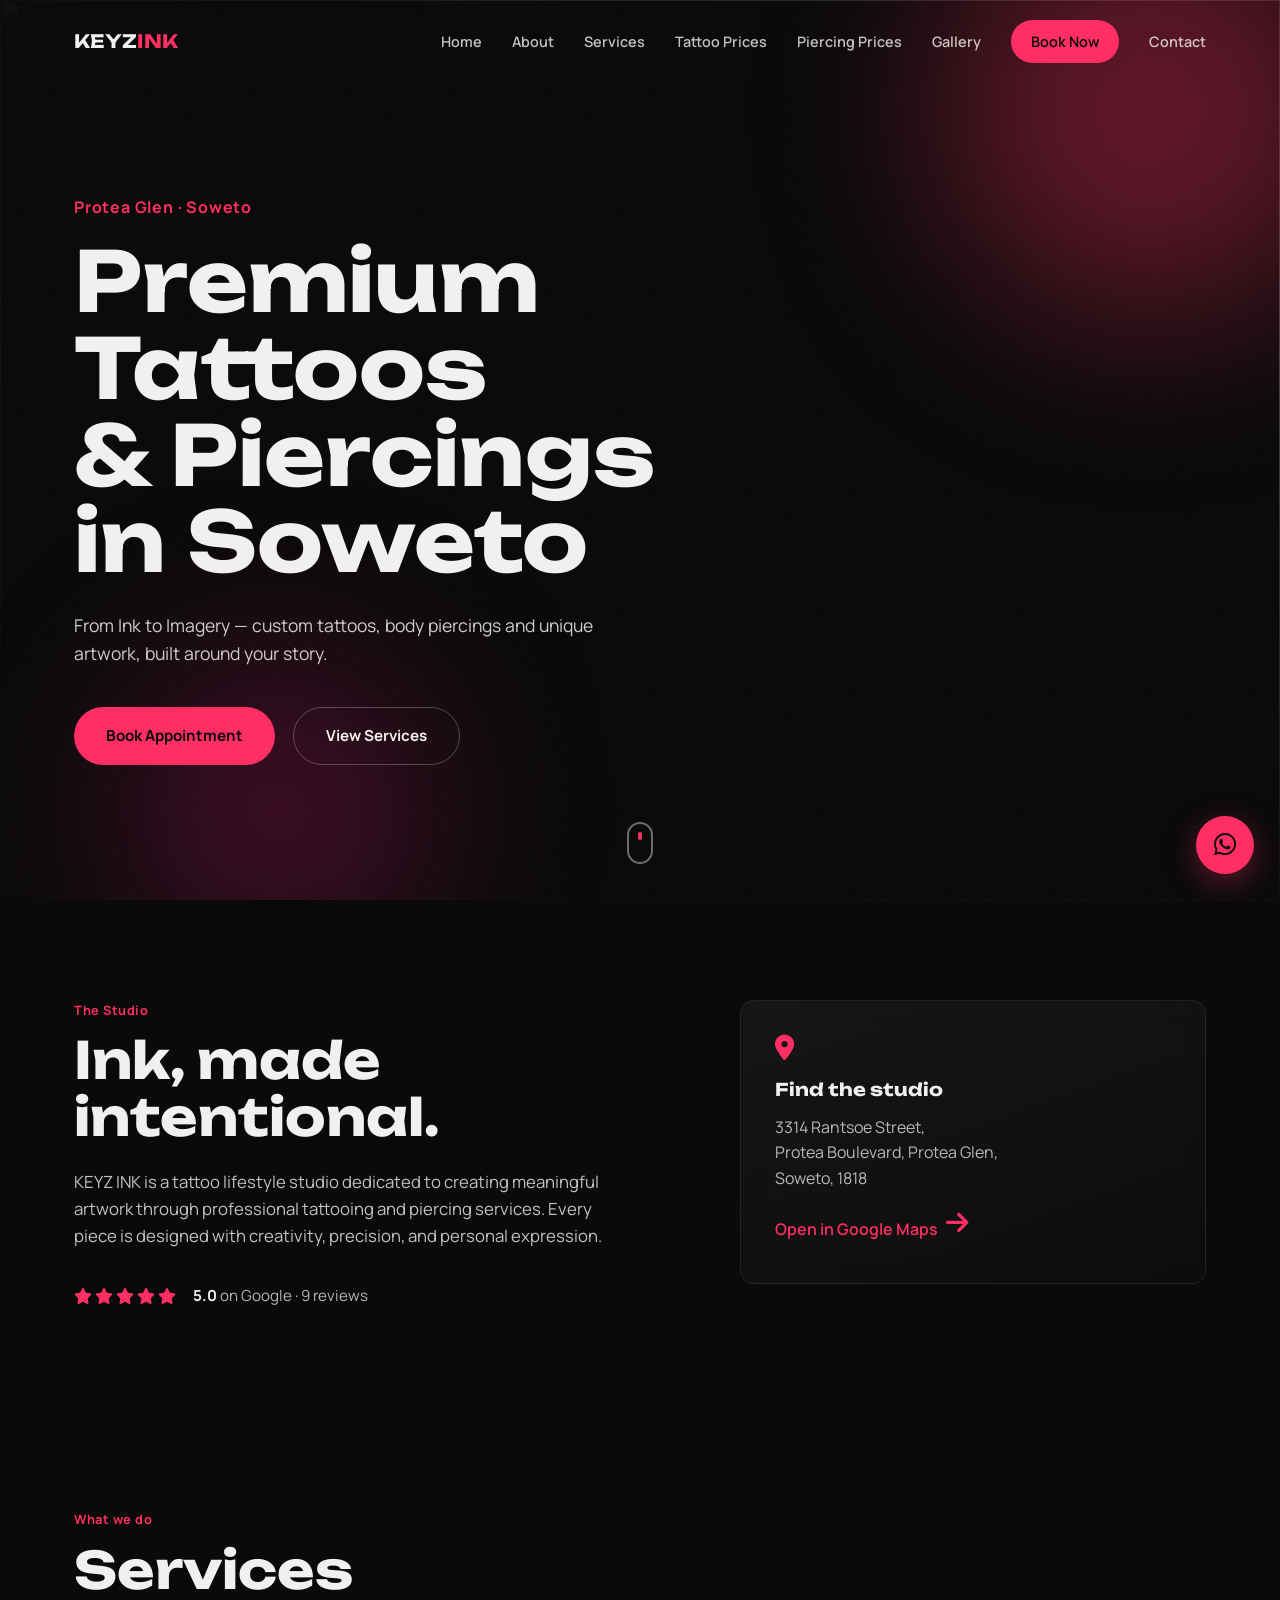
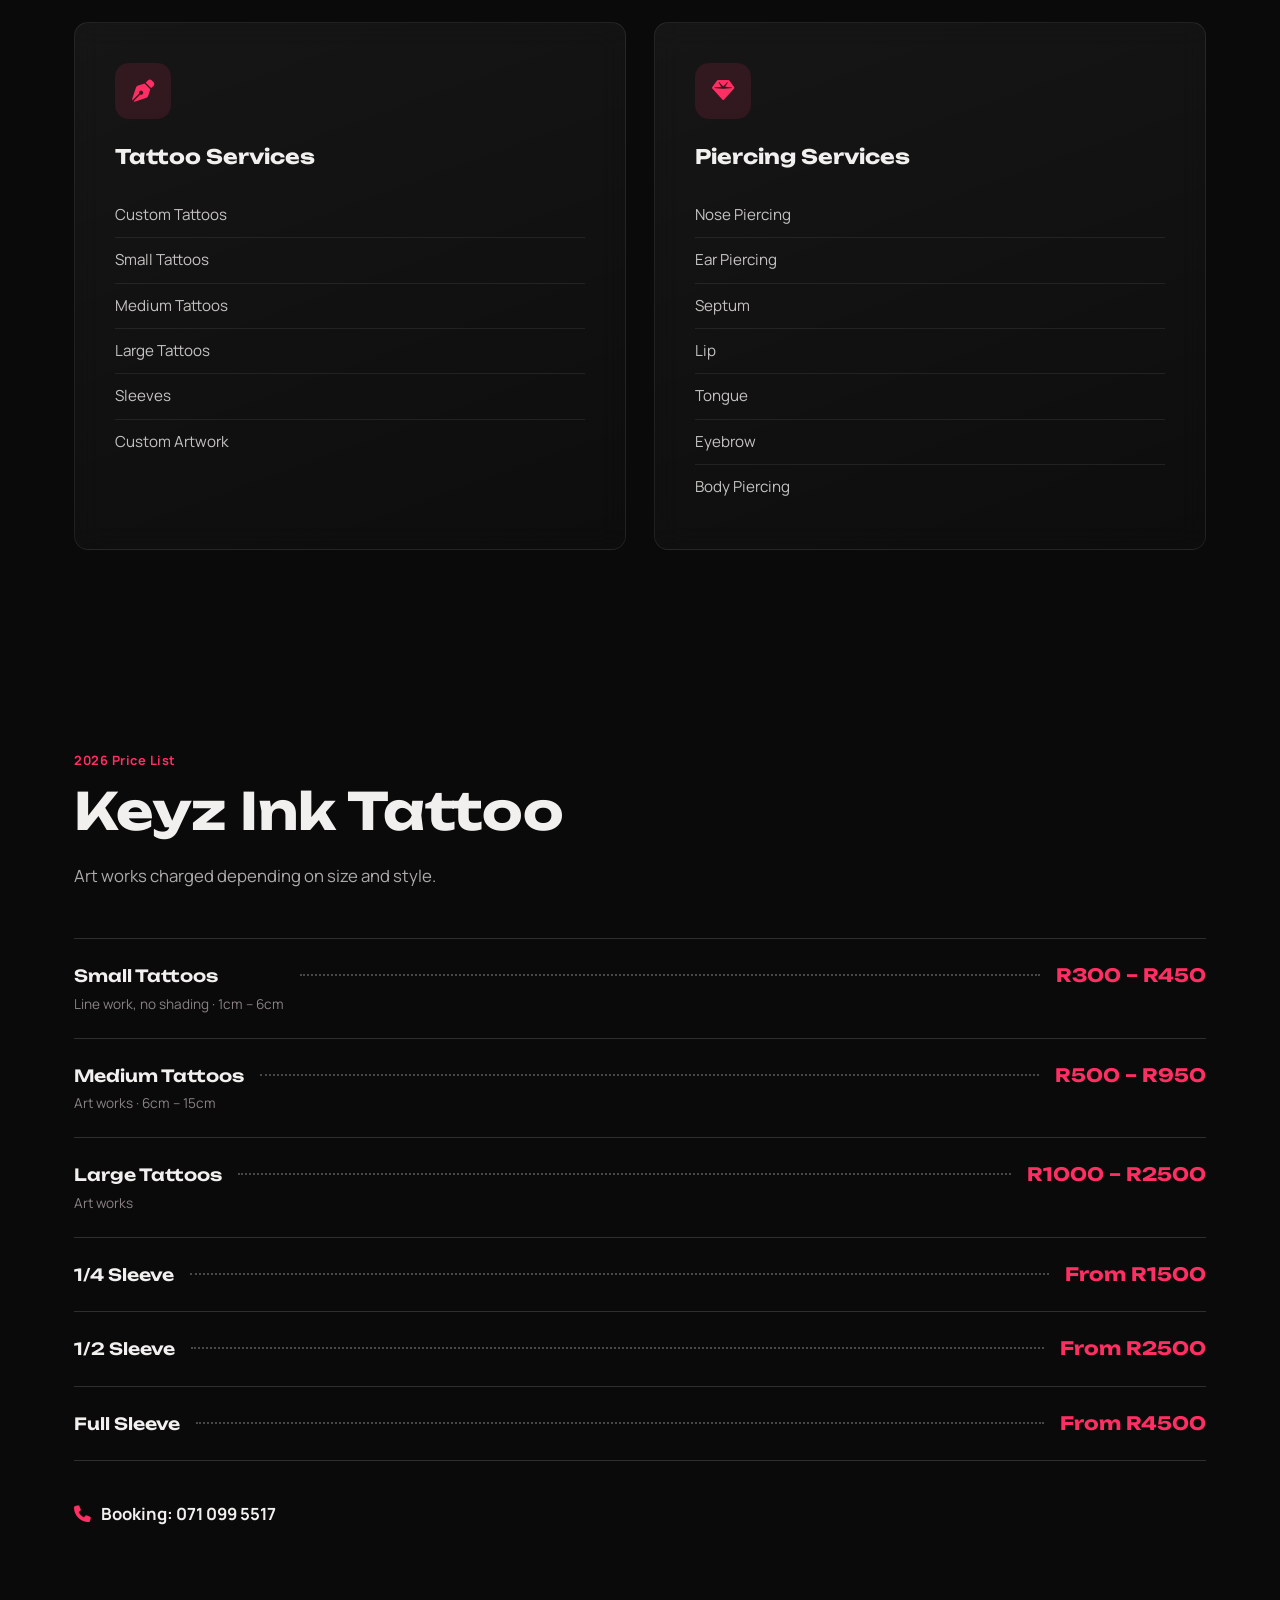
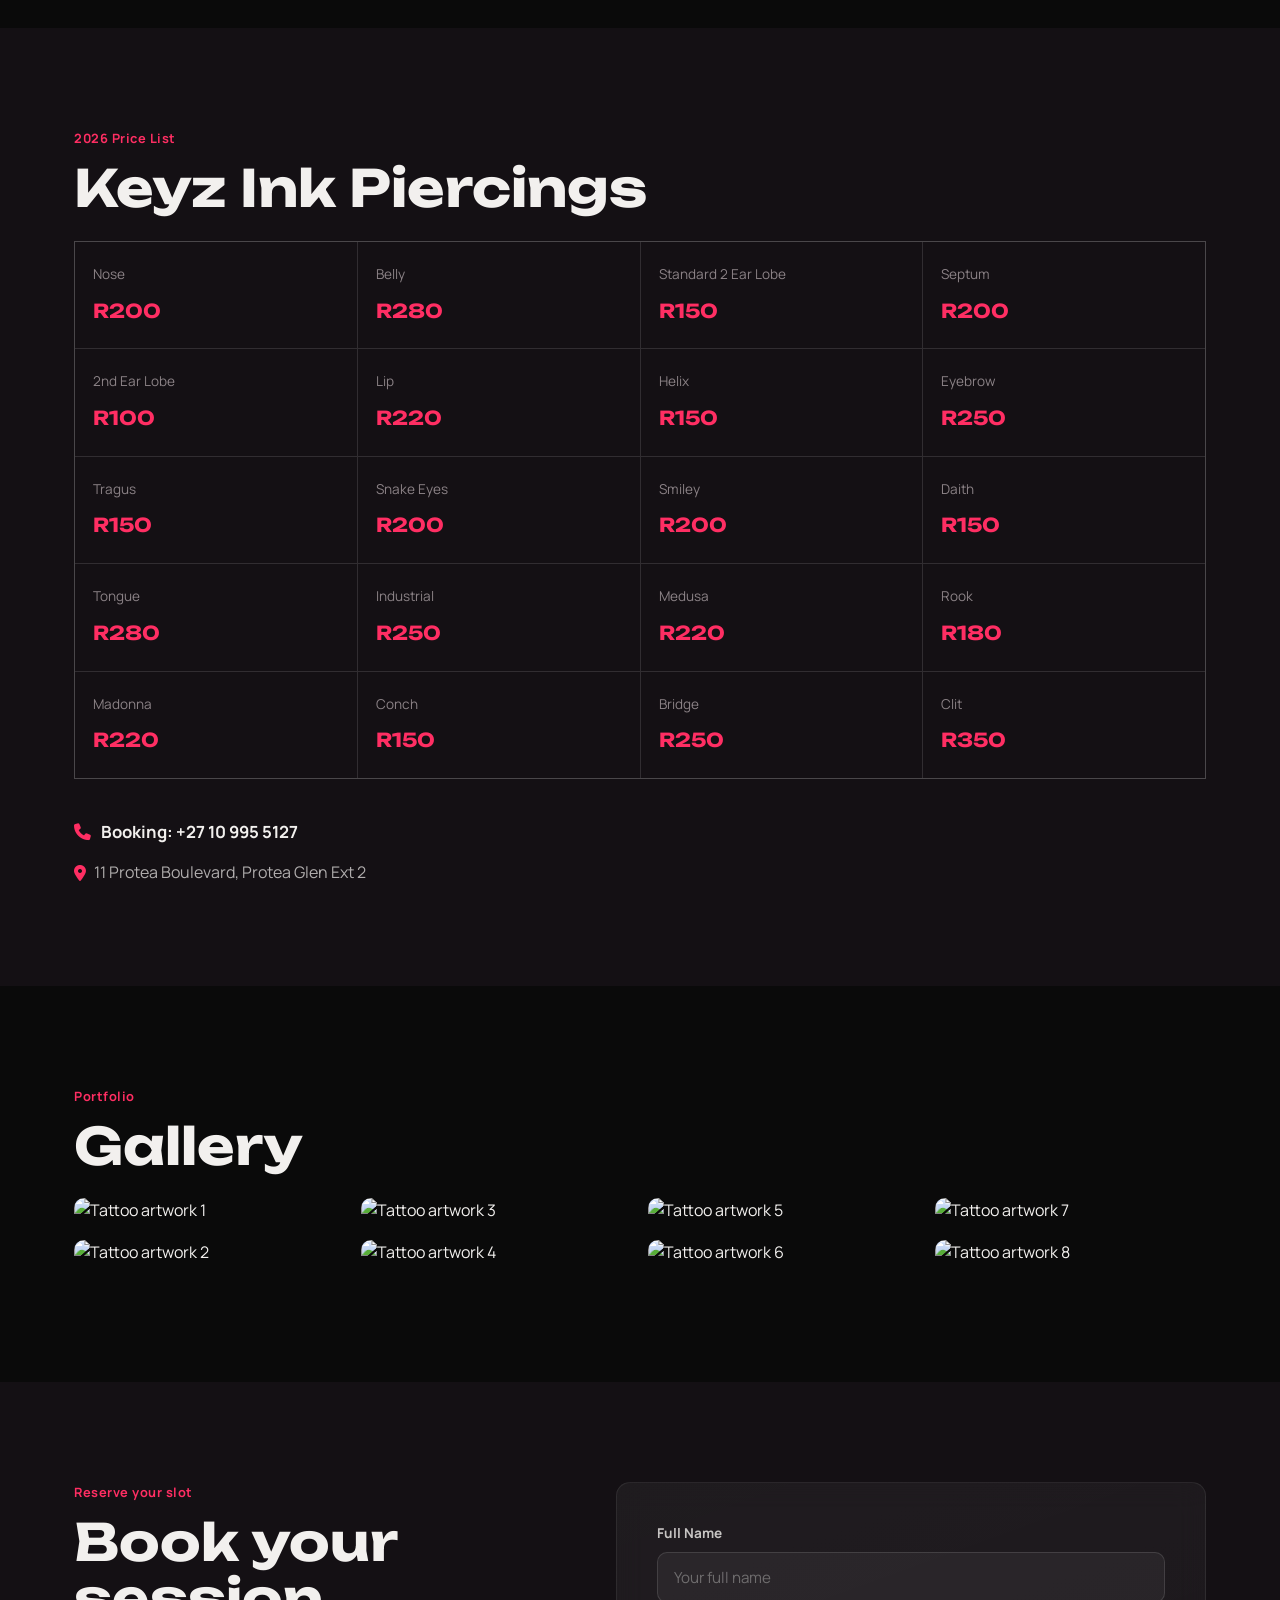
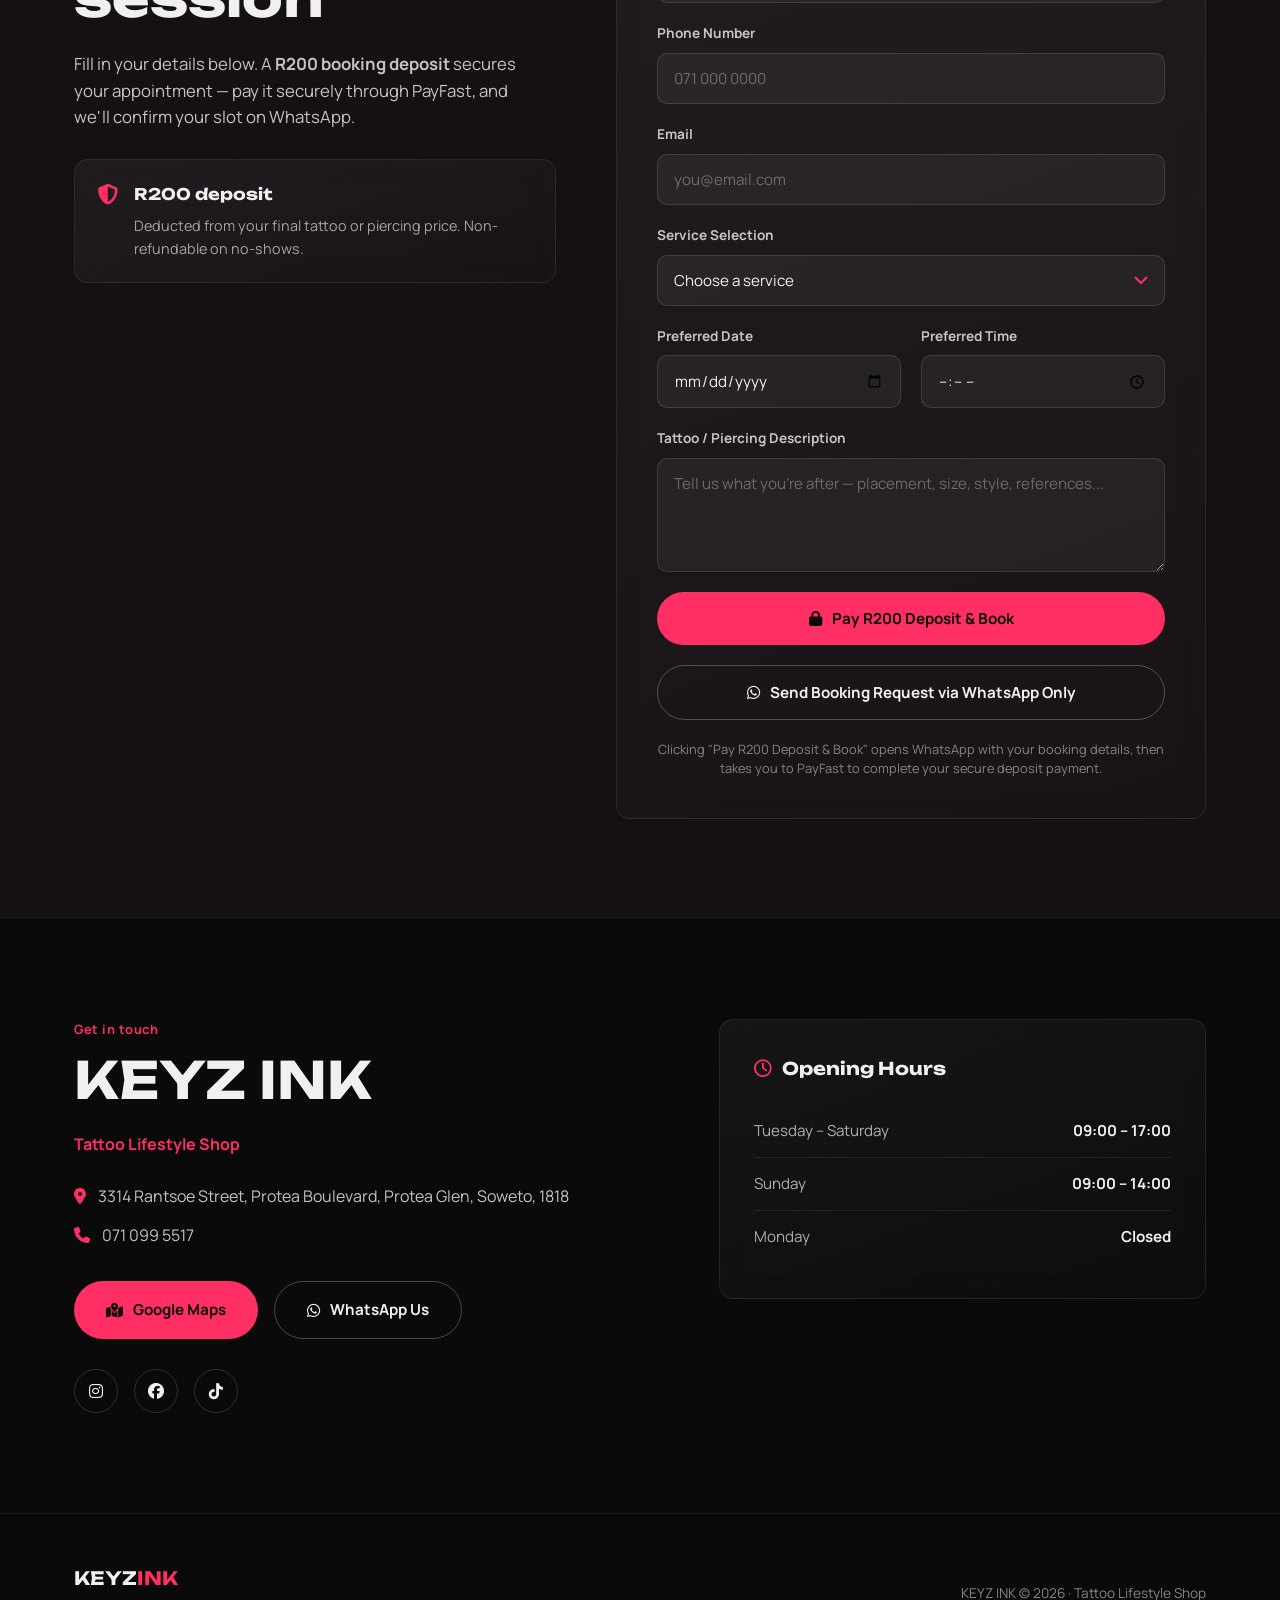
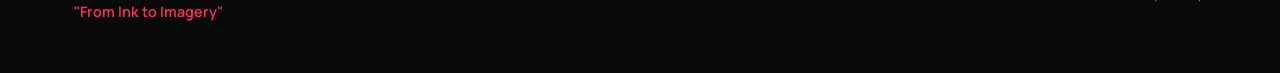
==== index.html @ 60767089 "Add initial implementation of booking system with PayFast integration and responsive design - Create" ====
<!DOCTYPE html>
<html lang="en">
<head>
<meta charset="UTF-8">
<meta name="viewport" content="width=device-width, initial-scale=1.0">
<title>KEYZ INK — Tattoo Lifestyle Shop | Soweto</title>
<meta name="description" content="Premium tattoo and piercing studio in Protea Glen, Soweto. From Ink to Imagery.">

<link rel="preconnect" href="https://fonts.googleapis.com">
<link rel="preconnect" href="https://fonts.gstatic.com" crossorigin>
<link href="https://fonts.googleapis.com/css2?family=Unbounded:wght@400;600;700;900&family=Manrope:wght@400;500;600;700;800&display=swap" rel="stylesheet">
<link rel="stylesheet" href="https://cdnjs.cloudflare.com/ajax/libs/font-awesome/6.5.1/css/all.min.css">

<link rel="stylesheet" href="style.css">
</head>
<body>

<div class="grain"></div>

<!-- HEADER -->
<header class="site-header" id="siteHeader">
  <div class="header-inner">
    <a href="#home" class="logo">KEYZ<span>INK</span></a>

    <nav class="main-nav" id="mainNav">
      <a href="#home" class="nav-link">Home</a>
      <a href="#about" class="nav-link">About</a>
      <a href="#services" class="nav-link">Services</a>
      <a href="#tattoo-prices" class="nav-link">Tattoo Prices</a>
      <a href="#piercing-prices" class="nav-link">Piercing Prices</a>
      <a href="#gallery" class="nav-link">Gallery</a>
      <a href="#booking" class="nav-link nav-cta">Book Now</a>
      <a href="#contact" class="nav-link">Contact</a>
    </nav>

    <button class="hamburger" id="hamburger" aria-label="Toggle menu" aria-expanded="false">
      <span></span><span></span><span></span>
    </button>
  </div>
</header>

<!-- HERO -->
<section class="hero" id="home">
  <div class="hero-bg">
    <img src="https://images.unsplash.com/photo-1611501275019-9b5cda994e8d?q=80&w=1800&auto=format&fit=crop" alt="" loading="eager">
    <div class="hero-overlay"></div>
  </div>

  <div class="glow glow-1"></div>
  <div class="glow glow-2"></div>

  <div class="hero-content">
    <p class="hero-eyebrow">Protea Glen · Soweto</p>
    <h1 class="hero-title">
      Premium Tattoos<br>&amp; Piercings<br>in Soweto
    </h1>
    <p class="hero-tagline">From Ink to Imagery — custom tattoos, body piercings and unique artwork, built around your story.</p>

    <div class="hero-actions">
      <a href="#booking" class="btn btn-primary">Book Appointment</a>
      <a href="#services" class="btn btn-ghost">View Services</a>
    </div>
  </div>

  <a href="#about" class="scroll-cue" aria-label="Scroll down">
    <span></span>
  </a>
</section>

<!-- ABOUT -->
<section class="about" id="about">
  <div class="section-inner about-grid">
    <div class="about-copy">
      <p class="section-kicker">The Studio</p>
      <h2 class="section-title">Ink, made intentional.</h2>
      <p class="about-text">KEYZ INK is a tattoo lifestyle studio dedicated to creating meaningful artwork through professional tattooing and piercing services. Every piece is designed with creativity, precision, and personal expression.</p>

      <div class="rating-block">
        <div class="stars" aria-label="5 out of 5 stars">
          <i class="fa-solid fa-star"></i><i class="fa-solid fa-star"></i><i class="fa-solid fa-star"></i><i class="fa-solid fa-star"></i><i class="fa-solid fa-star"></i>
        </div>
        <p><strong>5.0</strong> on Google · 9 reviews</p>
      </div>
    </div>

    <div class="about-location">
      <div class="glass-card location-card">
        <i class="fa-solid fa-location-dot"></i>
        <h3>Find the studio</h3>
        <p>3314 Rantsoe Street,<br>Protea Boulevard, Protea Glen,<br>Soweto, 1818</p>
        <a href="https://www.google.com/maps/search/?api=1&query=3314+Rantsoe+Street+Protea+Boulevard+Protea+Glen+Soweto+1818" target="_blank" rel="noopener" class="text-link">Open in Google Maps <i class="fa-solid fa-arrow-right"></i></a>
      </div>
    </div>
  </div>
</section>

<!-- SERVICES -->
<section class="services" id="services">
  <div class="section-inner">
    <p class="section-kicker">What we do</p>
    <h2 class="section-title">Services</h2>

    <div class="services-grid">
      <div class="glass-card service-card">
        <div class="service-icon"><i class="fa-solid fa-pen-nib"></i></div>
        <h3>Tattoo Services</h3>
        <ul class="service-list">
          <li>Custom Tattoos</li>
          <li>Small Tattoos</li>
          <li>Medium Tattoos</li>
          <li>Large Tattoos</li>
          <li>Sleeves</li>
          <li>Custom Artwork</li>
        </ul>
      </div>

      <div class="glass-card service-card">
        <div class="service-icon"><i class="fa-solid fa-gem"></i></div>
        <h3>Piercing Services</h3>
        <ul class="service-list">
          <li>Nose Piercing</li>
          <li>Ear Piercing</li>
          <li>Septum</li>
          <li>Lip</li>
          <li>Tongue</li>
          <li>Eyebrow</li>
          <li>Body Piercing</li>
        </ul>
      </div>
    </div>
  </div>
</section>

<!-- TATTOO PRICES -->
<section class="pricing" id="tattoo-prices">
  <div class="section-inner">
    <p class="section-kicker">2026 Price List</p>
    <h2 class="section-title">Keyz Ink Tattoo</h2>
    <p class="pricing-subtitle">Art works charged depending on size and style.</p>

    <div class="flash-sheet">
      <div class="flash-row">
        <div class="flash-name">
          <span class="flash-title">Small Tattoos</span>
          <span class="flash-detail">Line work, no shading · 1cm – 6cm</span>
        </div>
        <div class="flash-leader"></div>
        <div class="flash-price">R300 – R450</div>
      </div>

      <div class="flash-row">
        <div class="flash-name">
          <span class="flash-title">Medium Tattoos</span>
          <span class="flash-detail">Art works · 6cm – 15cm</span>
        </div>
        <div class="flash-leader"></div>
        <div class="flash-price">R500 – R950</div>
      </div>

      <div class="flash-row">
        <div class="flash-name">
          <span class="flash-title">Large Tattoos</span>
          <span class="flash-detail">Art works</span>
        </div>
        <div class="flash-leader"></div>
        <div class="flash-price">R1000 – R2500</div>
      </div>

      <div class="flash-row">
        <div class="flash-name">
          <span class="flash-title">1/4 Sleeve</span>
        </div>
        <div class="flash-leader"></div>
        <div class="flash-price">From R1500</div>
      </div>

      <div class="flash-row">
        <div class="flash-name">
          <span class="flash-title">1/2 Sleeve</span>
        </div>
        <div class="flash-leader"></div>
        <div class="flash-price">From R2500</div>
      </div>

      <div class="flash-row">
        <div class="flash-name">
          <span class="flash-title">Full Sleeve</span>
        </div>
        <div class="flash-leader"></div>
        <div class="flash-price">From R4500</div>
      </div>
    </div>

    <a href="tel:0710995517" class="booking-line"><i class="fa-solid fa-phone"></i> Booking: 071 099 5517</a>
  </div>
</section>

<!-- PIERCING PRICES -->
<section class="pricing pricing-alt" id="piercing-prices">
  <div class="section-inner">
    <p class="section-kicker">2026 Price List</p>
    <h2 class="section-title">Keyz Ink Piercings</h2>

    <div class="piercing-grid">
      <div class="piercing-item"><span>Nose</span><b>R200</b></div>
      <div class="piercing-item"><span>Belly</span><b>R280</b></div>
      <div class="piercing-item"><span>Standard 2 Ear Lobe</span><b>R150</b></div>
      <div class="piercing-item"><span>Septum</span><b>R200</b></div>
      <div class="piercing-item"><span>2nd Ear Lobe</span><b>R100</b></div>
      <div class="piercing-item"><span>Lip</span><b>R220</b></div>
      <div class="piercing-item"><span>Helix</span><b>R150</b></div>
      <div class="piercing-item"><span>Eyebrow</span><b>R250</b></div>
      <div class="piercing-item"><span>Tragus</span><b>R150</b></div>
      <div class="piercing-item"><span>Snake Eyes</span><b>R200</b></div>
      <div class="piercing-item"><span>Smiley</span><b>R200</b></div>
      <div class="piercing-item"><span>Daith</span><b>R150</b></div>
      <div class="piercing-item"><span>Tongue</span><b>R280</b></div>
      <div class="piercing-item"><span>Industrial</span><b>R250</b></div>
      <div class="piercing-item"><span>Medusa</span><b>R220</b></div>
      <div class="piercing-item"><span>Rook</span><b>R180</b></div>
      <div class="piercing-item"><span>Madonna</span><b>R220</b></div>
      <div class="piercing-item"><span>Conch</span><b>R150</b></div>
      <div class="piercing-item"><span>Bridge</span><b>R250</b></div>
      <div class="piercing-item"><span>Clit</span><b>R350</b></div>
    </div>

    <a href="tel:+27109955127" class="booking-line"><i class="fa-solid fa-phone"></i> Booking: +27 10 995 5127</a>
    <p class="piercing-location"><i class="fa-solid fa-location-dot"></i> 11 Protea Boulevard, Protea Glen Ext 2</p>
  </div>
</section>

<!-- GALLERY -->
<section class="gallery" id="gallery">
  <div class="section-inner">
    <p class="section-kicker">Portfolio</p>
    <h2 class="section-title">Gallery</h2>

    <div class="masonry" id="masonry">
      <!-- populated by script.js -->
    </div>
  </div>
</section>

<div class="lightbox" id="lightbox">
  <button class="lightbox-close" id="lightboxClose" aria-label="Close"><i class="fa-solid fa-xmark"></i></button>
  <button class="lightbox-nav lightbox-prev" id="lightboxPrev" aria-label="Previous"><i class="fa-solid fa-chevron-left"></i></button>
  <img src="" alt="" id="lightboxImg">
  <button class="lightbox-nav lightbox-next" id="lightboxNext" aria-label="Next"><i class="fa-solid fa-chevron-right"></i></button>
</div>

<!-- BOOKING -->
<section class="booking" id="booking">
  <div class="section-inner booking-grid">
    <div class="booking-intro">
      <p class="section-kicker">Reserve your slot</p>
      <h2 class="section-title">Book your session</h2>
      <p class="booking-text">Fill in your details below. A <strong>R200 booking deposit</strong> secures your appointment — pay it securely through PayFast, and we'll confirm your slot on WhatsApp.</p>

      <div class="glass-card deposit-note">
        <i class="fa-solid fa-shield-halved"></i>
        <div>
          <h4>R200 deposit</h4>
          <p>Deducted from your final tattoo or piercing price. Non-refundable on no-shows.</p>
        </div>
      </div>
    </div>

    <form class="glass-card booking-form" id="bookingForm">
      <div class="form-row">
        <label for="fullName">Full Name</label>
        <input type="text" id="fullName" name="fullName" placeholder="Your full name" required>
      </div>

      <div class="form-row">
        <label for="phone">Phone Number</label>
        <input type="tel" id="phone" name="phone" placeholder="071 000 0000" required>
      </div>

      <div class="form-row">
        <label for="email">Email</label>
        <input type="email" id="email" name="email" placeholder="you@email.com" required>
      </div>

      <div class="form-row">
        <label for="serviceType">Service Selection</label>
        <select id="serviceType" name="serviceType" required>
          <option value="" disabled selected>Choose a service</option>
          <option value="Tattoo">Tattoo</option>
          <option value="Piercing">Piercing</option>
          <option value="Consultation">Consultation</option>
        </select>
      </div>

      <div class="form-row form-row-split">
        <div>
          <label for="date">Preferred Date</label>
          <input type="date" id="date" name="date" required>
        </div>
        <div>
          <label for="time">Preferred Time</label>
          <input type="time" id="time" name="time" required>
        </div>
      </div>

      <div class="form-row">
        <label for="description">Tattoo / Piercing Description</label>
        <textarea id="description" name="description" rows="4" placeholder="Tell us what you're after — placement, size, style, references..." required></textarea>
      </div>

      <button type="submit" class="btn btn-primary btn-block" id="submitBtn">
        <i class="fa-solid fa-lock"></i> Pay R200 Deposit &amp; Book
      </button>

      <button type="button" class="btn btn-ghost btn-block" id="whatsappOnlyBtn">
        <i class="fa-brands fa-whatsapp"></i> Send Booking Request via WhatsApp Only
      </button>

      <p class="form-note">Clicking "Pay R200 Deposit &amp; Book" opens WhatsApp with your booking details, then takes you to PayFast to complete your secure deposit payment.</p>
    </form>
  </div>
</section>

<!-- CONTACT -->
<section class="contact" id="contact">
  <div class="section-inner contact-grid">
    <div>
      <p class="section-kicker">Get in touch</p>
      <h2 class="section-title">KEYZ INK</h2>
      <p class="contact-sub">Tattoo Lifestyle Shop</p>

      <ul class="contact-list">
        <li><i class="fa-solid fa-location-dot"></i> 3314 Rantsoe Street, Protea Boulevard, Protea Glen, Soweto, 1818</li>
        <li><i class="fa-solid fa-phone"></i> 071 099 5517</li>
      </ul>

      <div class="contact-actions">
        <a href="https://www.google.com/maps/search/?api=1&query=3314+Rantsoe+Street+Protea+Boulevard+Protea+Glen+Soweto+1818" target="_blank" rel="noopener" class="btn btn-primary"><i class="fa-solid fa-map-location-dot"></i> Google Maps</a>
        <a href="https://wa.me/27710995517" target="_blank" rel="noopener" class="btn btn-ghost"><i class="fa-brands fa-whatsapp"></i> WhatsApp Us</a>
      </div>

      <div class="socials">
        <a href="#" aria-label="Instagram"><i class="fa-brands fa-instagram"></i></a>
        <a href="#" aria-label="Facebook"><i class="fa-brands fa-facebook"></i></a>
        <a href="#" aria-label="TikTok"><i class="fa-brands fa-tiktok"></i></a>
      </div>
    </div>

    <div class="glass-card hours-card">
      <h3><i class="fa-regular fa-clock"></i> Opening Hours</h3>
      <div class="hours-row"><span>Tuesday – Saturday</span><b>09:00 – 17:00</b></div>
      <div class="hours-row"><span>Sunday</span><b>09:00 – 14:00</b></div>
      <div class="hours-row"><span>Monday</span><b>Closed</b></div>
    </div>
  </div>
</section>

<!-- FOOTER -->
<footer class="site-footer">
  <div class="section-inner footer-inner">
    <div class="footer-brand">
      <p class="logo">KEYZ<span>INK</span></p>
      <p class="footer-tagline">"From Ink to Imagery"</p>
    </div>
    <p class="footer-copy">KEYZ INK © 2026 · Tattoo Lifestyle Shop</p>
  </div>
</footer>

<a href="https://wa.me/27710995517" class="whatsapp-float" target="_blank" rel="noopener" aria-label="Chat on WhatsApp">
  <i class="fa-brands fa-whatsapp"></i>
</a>

<script src="script.js"></script>
</body>
</html>
---- style.css ----
/* ============================================
   KEYZ INK — Tattoo Lifestyle Shop
   ============================================ */

:root {
  --black: #0A0A0A;
  --black-card: #141014;
  --black-card-2: #1B141A;
  --white: #F2F0EE;
  --grey: #4A4448;
  --grey-light: #8B8286;
  --pink: #FF2E63;
  --pink-deep: #C9186B;
  --pink-glow: rgba(255, 46, 99, 0.35);

  --font-display: 'Unbounded', sans-serif;
  --font-body: 'Manrope', sans-serif;

  --container: 1180px;
  --radius: 14px;
}

* { margin: 0; padding: 0; box-sizing: border-box; }

html { scroll-behavior: smooth; }

body {
  background: var(--black);
  color: var(--white);
  font-family: var(--font-body);
  line-height: 1.6;
  overflow-x: hidden;
}

img { max-width: 100%; display: block; }

a { color: inherit; text-decoration: none; }

ul { list-style: none; }

button { font-family: inherit; cursor: pointer; border: none; background: none; }

::selection { background: var(--pink); color: var(--black); }

@media (prefers-reduced-motion: reduce) {
  *, *::before, *::after {
    animation-duration: 0.001ms !important;
    transition-duration: 0.001ms !important;
    scroll-behavior: auto !important;
  }
}

/* Focus visibility */
a:focus-visible, button:focus-visible, input:focus-visible, select:focus-visible, textarea:focus-visible {
  outline: 2px solid var(--pink);
  outline-offset: 3px;
}

/* Film grain overlay for texture */
.grain {
  position: fixed;
  inset: 0;
  pointer-events: none;
  z-index: 999;
  opacity: 0.035;
  background-image: url("data:image/svg+xml,%3Csvg xmlns='http://www.w3.org/2000/svg' width='100' height='100'%3E%3Cfilter id='n'%3E%3CfeTurbulence type='fractalNoise' baseFrequency='0.9' numOctaves='2' stitchTiles='stitch'/%3E%3C/filter%3E%3Crect width='100%25' height='100%25' filter='url(%23n)'/%3E%3C/svg%3E");
  mix-blend-mode: overlay;
}

.section-inner {
  max-width: var(--container);
  margin: 0 auto;
  padding: 100px 24px;
}

.section-kicker {
  font-family: var(--font-body);
  font-weight: 700;
  font-size: 0.8rem;
  letter-spacing: 0.04em;
  color: var(--pink);
  margin-bottom: 12px;
}

.section-title {
  font-family: var(--font-display);
  font-weight: 700;
  font-size: clamp(2rem, 5vw, 3.2rem);
  line-height: 1.1;
  margin-bottom: 24px;
}

.glass-card {
  background: linear-gradient(160deg, rgba(255,255,255,0.05), rgba(255,255,255,0.015));
  border: 1px solid rgba(255,255,255,0.08);
  border-radius: var(--radius);
  backdrop-filter: blur(14px);
  -webkit-backdrop-filter: blur(14px);
}

.text-link {
  color: var(--pink);
  font-weight: 600;
  display: inline-flex;
  align-items: center;
  gap: 8px;
  transition: gap 0.25s ease;
}
.text-link:hover { gap: 14px; }

/* ===== Buttons ===== */
.btn {
  display: inline-flex;
  align-items: center;
  justify-content: center;
  gap: 10px;
  padding: 16px 32px;
  border-radius: 999px;
  font-family: var(--font-body);
  font-weight: 700;
  font-size: 0.95rem;
  transition: transform 0.25s ease, box-shadow 0.25s ease, background 0.25s ease, border-color 0.25s ease;
}

.btn-primary {
  background: var(--pink);
  color: var(--black);
  box-shadow: 0 0 0 rgba(255,46,99,0);
}
.btn-primary:hover {
  background: #ff4577;
  box-shadow: 0 10px 40px var(--pink-glow);
  transform: translateY(-2px);
}

.btn-ghost {
  background: transparent;
  color: var(--white);
  border: 1.5px solid rgba(255,255,255,0.25);
}
.btn-ghost:hover {
  border-color: var(--pink);
  color: var(--pink);
  transform: translateY(-2px);
}

.btn-block { width: 100%; }

/* ===== Header ===== */
.site-header {
  position: fixed;
  top: 0; left: 0; right: 0;
  z-index: 100;
  background: transparent;
  transition: background 0.35s ease, border-color 0.35s ease, padding 0.35s ease;
  border-bottom: 1px solid transparent;
}
.site-header.scrolled {
  background: rgba(10, 10, 10, 0.85);
  backdrop-filter: blur(12px);
  border-bottom-color: rgba(255,255,255,0.08);
}

.header-inner {
  max-width: var(--container);
  margin: 0 auto;
  padding: 20px 24px;
  display: flex;
  align-items: center;
  justify-content: space-between;
}

.logo {
  font-family: var(--font-display);
  font-weight: 700;
  font-size: 1.15rem;
  letter-spacing: 0.02em;
  color: var(--white);
}
.logo span { color: var(--pink); }

.main-nav {
  display: flex;
  align-items: center;
  gap: 30px;
}

.nav-link {
  font-size: 0.9rem;
  font-weight: 600;
  color: var(--white);
  opacity: 0.8;
  position: relative;
  transition: opacity 0.2s ease;
}
.nav-link:hover { opacity: 1; color: var(--pink); }

.nav-cta {
  background: var(--pink);
  color: var(--black) !important;
  padding: 10px 20px;
  border-radius: 999px;
  opacity: 1;
}
.nav-cta:hover { background: #ff4577; color: var(--black) !important; }

.hamburger {
  display: none;
  flex-direction: column;
  gap: 5px;
  width: 30px;
  z-index: 101;
}
.hamburger span {
  height: 2px;
  width: 100%;
  background: var(--white);
  transition: transform 0.3s ease, opacity 0.3s ease;
}
.hamburger.open span:nth-child(1) { transform: translateY(7px) rotate(45deg); }
.hamburger.open span:nth-child(2) { opacity: 0; }
.hamburger.open span:nth-child(3) { transform: translateY(-7px) rotate(-45deg); }

/* ===== Hero ===== */
.hero {
  position: relative;
  min-height: 100svh;
  display: flex;
  align-items: center;
  overflow: hidden;
}

.hero-bg {
  position: absolute;
  inset: 0;
  z-index: 0;
}
.hero-bg img {
  width: 100%;
  height: 100%;
  object-fit: cover;
  filter: grayscale(0.3) contrast(1.1);
}
.hero-overlay {
  position: absolute;
  inset: 0;
  background:
    linear-gradient(180deg, rgba(10,10,10,0.75) 0%, rgba(10,10,10,0.55) 40%, rgba(10,10,10,0.95) 100%),
    linear-gradient(90deg, rgba(10,10,10,0.9) 0%, rgba(10,10,10,0.35) 65%);
}

.glow {
  position: absolute;
  border-radius: 50%;
  filter: blur(90px);
  z-index: 1;
  pointer-events: none;
}
.glow-1 {
  width: 420px; height: 420px;
  background: var(--pink-glow);
  top: -100px; right: -80px;
  animation: float1 9s ease-in-out infinite;
}
.glow-2 {
  width: 300px; height: 300px;
  background: rgba(201, 24, 107, 0.3);
  bottom: -60px; left: 10%;
  animation: float2 11s ease-in-out infinite;
}
@keyframes float1 {
  0%, 100% { transform: translate(0,0); }
  50% { transform: translate(-30px, 30px); }
}
@keyframes float2 {
  0%, 100% { transform: translate(0,0); }
  50% { transform: translate(25px, -20px); }
}

.hero-content {
  position: relative;
  z-index: 2;
  max-width: var(--container);
  margin: 0 auto;
  width: 100%;
  padding: 140px 24px 80px;
}

.hero-eyebrow {
  font-weight: 700;
  letter-spacing: 0.05em;
  color: var(--pink);
  margin-bottom: 18px;
  opacity: 0;
  animation: fadeUp 0.7s ease forwards 0.1s;
}

.hero-title {
  font-family: var(--font-display);
  font-weight: 700;
  font-size: clamp(2.6rem, 7vw, 5.2rem);
  line-height: 1.04;
  max-width: 780px;
  opacity: 0;
  animation: fadeUp 0.8s ease forwards 0.25s;
}

.hero-tagline {
  margin-top: 26px;
  font-size: 1.1rem;
  color: rgba(242,240,238,0.85);
  max-width: 520px;
  opacity: 0;
  animation: fadeUp 0.8s ease forwards 0.4s;
}

.hero-actions {
  margin-top: 40px;
  display: flex;
  gap: 18px;
  flex-wrap: wrap;
  opacity: 0;
  animation: fadeUp 0.8s ease forwards 0.55s;
}

@keyframes fadeUp {
  from { opacity: 0; transform: translateY(22px); }
  to { opacity: 1; transform: translateY(0); }
}

.scroll-cue {
  position: absolute;
  bottom: 36px;
  left: 50%;
  transform: translateX(-50%);
  z-index: 2;
  width: 26px;
  height: 42px;
  border: 2px solid rgba(255,255,255,0.4);
  border-radius: 999px;
}
.scroll-cue span {
  position: absolute;
  top: 8px; left: 50%;
  transform: translateX(-50%);
  width: 4px; height: 8px;
  border-radius: 2px;
  background: var(--pink);
  animation: scrollDot 1.8s ease infinite;
}
@keyframes scrollDot {
  0% { top: 8px; opacity: 1; }
  70% { top: 22px; opacity: 0; }
  100% { top: 22px; opacity: 0; }
}

/* ===== About ===== */
.about-grid {
  display: grid;
  grid-template-columns: 1.3fr 1fr;
  gap: 60px;
  align-items: start;
}

.about-text {
  font-size: 1.05rem;
  color: rgba(242,240,238,0.8);
  max-width: 56ch;
}

.rating-block {
  margin-top: 34px;
  display: flex;
  align-items: center;
  gap: 14px;
}
.stars { color: var(--pink); font-size: 1rem; letter-spacing: 3px; }
.rating-block p { color: rgba(242,240,238,0.75); font-size: 0.95rem; }
.rating-block strong { color: var(--white); }

.location-card {
  padding: 34px;
}
.location-card i {
  color: var(--pink);
  font-size: 1.6rem;
  margin-bottom: 14px;
}
.location-card h3 {
  font-family: var(--font-display);
  font-size: 1.1rem;
  margin-bottom: 12px;
}
.location-card p {
  color: rgba(242,240,238,0.75);
  margin-bottom: 18px;
}

/* ===== Services ===== */
.services-grid {
  display: grid;
  grid-template-columns: repeat(2, 1fr);
  gap: 28px;
}

.service-card {
  padding: 40px;
  transition: transform 0.3s ease, border-color 0.3s ease;
}
.service-card:hover {
  transform: translateY(-6px);
  border-color: var(--pink);
}

.service-icon {
  width: 56px; height: 56px;
  border-radius: 14px;
  background: rgba(255,46,99,0.12);
  display: flex; align-items: center; justify-content: center;
  color: var(--pink);
  font-size: 1.4rem;
  margin-bottom: 22px;
}

.service-card h3 {
  font-family: var(--font-display);
  font-size: 1.25rem;
  margin-bottom: 20px;
}

.service-list li {
  padding: 10px 0;
  border-top: 1px solid rgba(255,255,255,0.08);
  color: rgba(242,240,238,0.8);
  font-size: 0.95rem;
}
.service-list li:first-child { border-top: none; }

/* ===== Pricing (Flash sheet) ===== */
.pricing-alt { background: var(--black-card); }

.pricing-subtitle {
  color: rgba(242,240,238,0.7);
  margin-bottom: 48px;
  font-size: 1.05rem;
}

.flash-sheet {
  border-top: 1px solid rgba(255,255,255,0.15);
}

.flash-row {
  display: flex;
  align-items: baseline;
  gap: 16px;
  padding: 22px 0;
  border-bottom: 1px solid rgba(255,255,255,0.15);
}

.flash-name {
  display: flex;
  flex-direction: column;
  gap: 4px;
  white-space: nowrap;
}

.flash-title {
  font-family: var(--font-display);
  font-size: 1.05rem;
  font-weight: 600;
}

.flash-detail {
  font-size: 0.85rem;
  color: var(--grey-light);
}

.flash-leader {
  flex: 1;
  border-bottom: 2px dotted rgba(255,255,255,0.25);
  transform: translateY(-6px);
}

.flash-price {
  font-family: var(--font-display);
  font-weight: 700;
  font-size: 1.15rem;
  color: var(--pink);
  white-space: nowrap;
}

.booking-line {
  display: inline-flex;
  align-items: center;
  gap: 10px;
  margin-top: 40px;
  font-weight: 700;
  color: var(--white);
  font-size: 1.05rem;
  transition: color 0.2s ease;
}
.booking-line i { color: var(--pink); }
.booking-line:hover { color: var(--pink); }

.piercing-location {
  margin-top: 14px;
  color: rgba(242,240,238,0.7);
  display: flex;
  align-items: center;
  gap: 8px;
}
.piercing-location i { color: var(--pink); }

.piercing-grid {
  display: grid;
  grid-template-columns: repeat(4, 1fr);
  gap: 1px;
  background: rgba(255,255,255,0.12);
  border: 1px solid rgba(255,255,255,0.12);
}

.piercing-item {
  background: var(--black-card);
  padding: 22px 18px;
  display: flex;
  flex-direction: column;
  gap: 10px;
  transition: background 0.25s ease;
}
.piercing-item:hover { background: var(--black-card-2); }
.piercing-item span {
  font-size: 0.85rem;
  color: var(--grey-light);
}
.piercing-item b {
  font-family: var(--font-display);
  font-size: 1.2rem;
  color: var(--pink);
}

/* ===== Gallery ===== */
.masonry {
  columns: 4 220px;
  column-gap: 16px;
}
.masonry-item {
  break-inside: avoid;
  margin-bottom: 16px;
  position: relative;
  overflow: hidden;
  border-radius: 10px;
  cursor: pointer;
}
.masonry-item img {
  width: 100%;
  display: block;
  transition: transform 0.5s ease, filter 0.5s ease;
}
.masonry-item::after {
  content: '';
  position: absolute; inset: 0;
  background: linear-gradient(180deg, transparent 50%, rgba(0,0,0,0.75));
  opacity: 0;
  transition: opacity 0.35s ease;
}
.masonry-item:hover img { transform: scale(1.08); filter: contrast(1.05); }
.masonry-item:hover::after { opacity: 1; }
.masonry-item .zoom-hint {
  position: absolute;
  bottom: 14px; left: 14px;
  color: var(--white);
  font-size: 0.8rem;
  font-weight: 700;
  opacity: 0;
  transform: translateY(6px);
  transition: opacity 0.3s ease, transform 0.3s ease;
  z-index: 1;
}
.masonry-item:hover .zoom-hint { opacity: 1; transform: translateY(0); }

.lightbox {
  position: fixed;
  inset: 0;
  z-index: 200;
  background: rgba(10,10,10,0.96);
  display: none;
  align-items: center;
  justify-content: center;
  padding: 40px;
}
.lightbox.open { display: flex; }
.lightbox img {
  max-width: 90vw;
  max-height: 85vh;
  border-radius: 8px;
  box-shadow: 0 20px 80px rgba(255,46,99,0.15);
}
.lightbox-close, .lightbox-nav {
  position: absolute;
  color: var(--white);
  font-size: 1.4rem;
  width: 52px; height: 52px;
  border-radius: 50%;
  background: rgba(255,255,255,0.08);
  display: flex; align-items: center; justify-content: center;
  transition: background 0.2s ease, color 0.2s ease;
}
.lightbox-close:hover, .lightbox-nav:hover { background: var(--pink); color: var(--black); }
.lightbox-close { top: 30px; right: 30px; }
.lightbox-prev { left: 30px; top: 50%; transform: translateY(-50%); }
.lightbox-next { right: 30px; top: 50%; transform: translateY(-50%); }

/* ===== Booking ===== */
.booking { background: var(--black-card); }

.booking-grid {
  display: grid;
  grid-template-columns: 0.9fr 1.1fr;
  gap: 60px;
}

.booking-text {
  color: rgba(242,240,238,0.8);
  font-size: 1.05rem;
  max-width: 46ch;
  margin-bottom: 28px;
}

.deposit-note {
  padding: 22px;
  display: flex;
  gap: 16px;
  align-items: flex-start;
}
.deposit-note i { color: var(--pink); font-size: 1.3rem; margin-top: 2px; }
.deposit-note h4 { font-family: var(--font-display); font-size: 1rem; margin-bottom: 6px; }
.deposit-note p { font-size: 0.9rem; color: rgba(242,240,238,0.65); }

.booking-form {
  padding: 40px;
  display: flex;
  flex-direction: column;
  gap: 20px;
}

.form-row { display: flex; flex-direction: column; gap: 8px; }
.form-row-split {
  display: grid;
  grid-template-columns: 1fr 1fr;
  gap: 20px;
}
.form-row-split > div { display: flex; flex-direction: column; gap: 8px; }

.form-row label {
  font-size: 0.85rem;
  font-weight: 700;
  color: rgba(242,240,238,0.8);
}

.form-row input,
.form-row select,
.form-row textarea {
  background: rgba(255,255,255,0.05);
  border: 1px solid rgba(255,255,255,0.12);
  border-radius: 10px;
  padding: 14px 16px;
  color: var(--white);
  font-family: var(--font-body);
  font-size: 0.95rem;
  transition: border-color 0.2s ease, background 0.2s ease;
}
.form-row input::placeholder, .form-row textarea::placeholder { color: rgba(242,240,238,0.35); }
.form-row input:focus, .form-row select:focus, .form-row textarea:focus {
  border-color: var(--pink);
  background: rgba(255,255,255,0.07);
  outline: none;
}
.form-row select { appearance: none; background-image: url("data:image/svg+xml,%3Csvg xmlns='http://www.w3.org/2000/svg' width='14' height='9'%3E%3Cpath d='M1 1l6 6 6-6' stroke='%23FF2E63' stroke-width='2' fill='none'/%3E%3C/svg%3E"); background-repeat: no-repeat; background-position: right 16px center; }
.form-row textarea { resize: vertical; min-height: 100px; }

.form-note {
  font-size: 0.8rem;
  color: var(--grey-light);
  text-align: center;
  line-height: 1.5;
}

/* ===== Contact ===== */
.contact-grid {
  display: grid;
  grid-template-columns: 1.2fr 1fr;
  gap: 60px;
  align-items: start;
}

.contact-sub {
  color: var(--pink);
  font-weight: 700;
  margin-bottom: 26px;
}

.contact-list { display: flex; flex-direction: column; gap: 14px; margin-bottom: 32px; }
.contact-list li {
  display: flex;
  align-items: flex-start;
  gap: 12px;
  color: rgba(242,240,238,0.8);
}
.contact-list i { color: var(--pink); margin-top: 4px; }

.contact-actions { display: flex; gap: 16px; flex-wrap: wrap; margin-bottom: 30px; }

.socials { display: flex; gap: 16px; }
.socials a {
  width: 44px; height: 44px;
  border-radius: 50%;
  border: 1px solid rgba(255,255,255,0.15);
  display: flex; align-items: center; justify-content: center;
  transition: border-color 0.2s ease, color 0.2s ease, transform 0.2s ease;
}
.socials a:hover { border-color: var(--pink); color: var(--pink); transform: translateY(-3px); }

.hours-card { padding: 34px; }
.hours-card h3 {
  font-family: var(--font-display);
  font-size: 1.1rem;
  margin-bottom: 22px;
  display: flex; align-items: center; gap: 10px;
}
.hours-card i { color: var(--pink); }
.hours-row {
  display: flex;
  justify-content: space-between;
  padding: 14px 0;
  border-top: 1px solid rgba(255,255,255,0.08);
  font-size: 0.95rem;
}
.hours-row:first-of-type { border-top: none; }
.hours-row span { color: rgba(242,240,238,0.7); }

/* ===== Footer ===== */
.site-footer {
  background: var(--black);
  border-top: 1px solid rgba(255,255,255,0.08);
}
.footer-inner {
  display: flex;
  justify-content: space-between;
  align-items: center;
  flex-wrap: wrap;
  gap: 20px;
  padding: 50px 24px;
}
.footer-tagline {
  color: var(--pink);
  font-size: 0.9rem;
  font-weight: 600;
  margin-top: 6px;
}
.footer-copy {
  color: var(--grey-light);
  font-size: 0.85rem;
}

.whatsapp-float {
  position: fixed;
  bottom: 26px;
  right: 26px;
  width: 58px; height: 58px;
  border-radius: 50%;
  background: var(--pink);
  color: var(--black);
  display: flex; align-items: center; justify-content: center;
  font-size: 1.6rem;
  z-index: 90;
  box-shadow: 0 8px 30px var(--pink-glow);
  transition: transform 0.25s ease, box-shadow 0.25s ease;
}
.whatsapp-float:hover { transform: scale(1.08); box-shadow: 0 12px 40px var(--pink-glow); }

/* ===== Responsive ===== */
@media (max-width: 980px) {
  .about-grid, .booking-grid, .contact-grid { grid-template-columns: 1fr; }
  .services-grid { grid-template-columns: 1fr; }
  .piercing-grid { grid-template-columns: repeat(2, 1fr); }
}

@media (max-width: 860px) {
  .main-nav {
    position: fixed;
    top: 0; right: 0;
    height: 100vh;
    width: min(320px, 80vw);
    background: rgba(10,10,10,0.98);
    backdrop-filter: blur(16px);
    flex-direction: column;
    align-items: flex-start;
    justify-content: center;
    gap: 26px;
    padding: 40px;
    transform: translateX(100%);
    transition: transform 0.35s ease;
    border-left: 1px solid rgba(255,255,255,0.08);
  }
  .main-nav.open { transform: translateX(0); }
  .hamburger { display: flex; }
  .nav-cta { margin-top: 10px; }
}

@media (max-width: 640px) {
  .section-inner { padding: 70px 20px; }
  .form-row-split { grid-template-columns: 1fr; }
  .masonry { columns: 2 150px; }
  .piercing-grid { grid-template-columns: 1fr 1fr; }
  .flash-row { flex-wrap: wrap; }
  .flash-leader { display: none; }
  .booking-form { padding: 26px; }
}
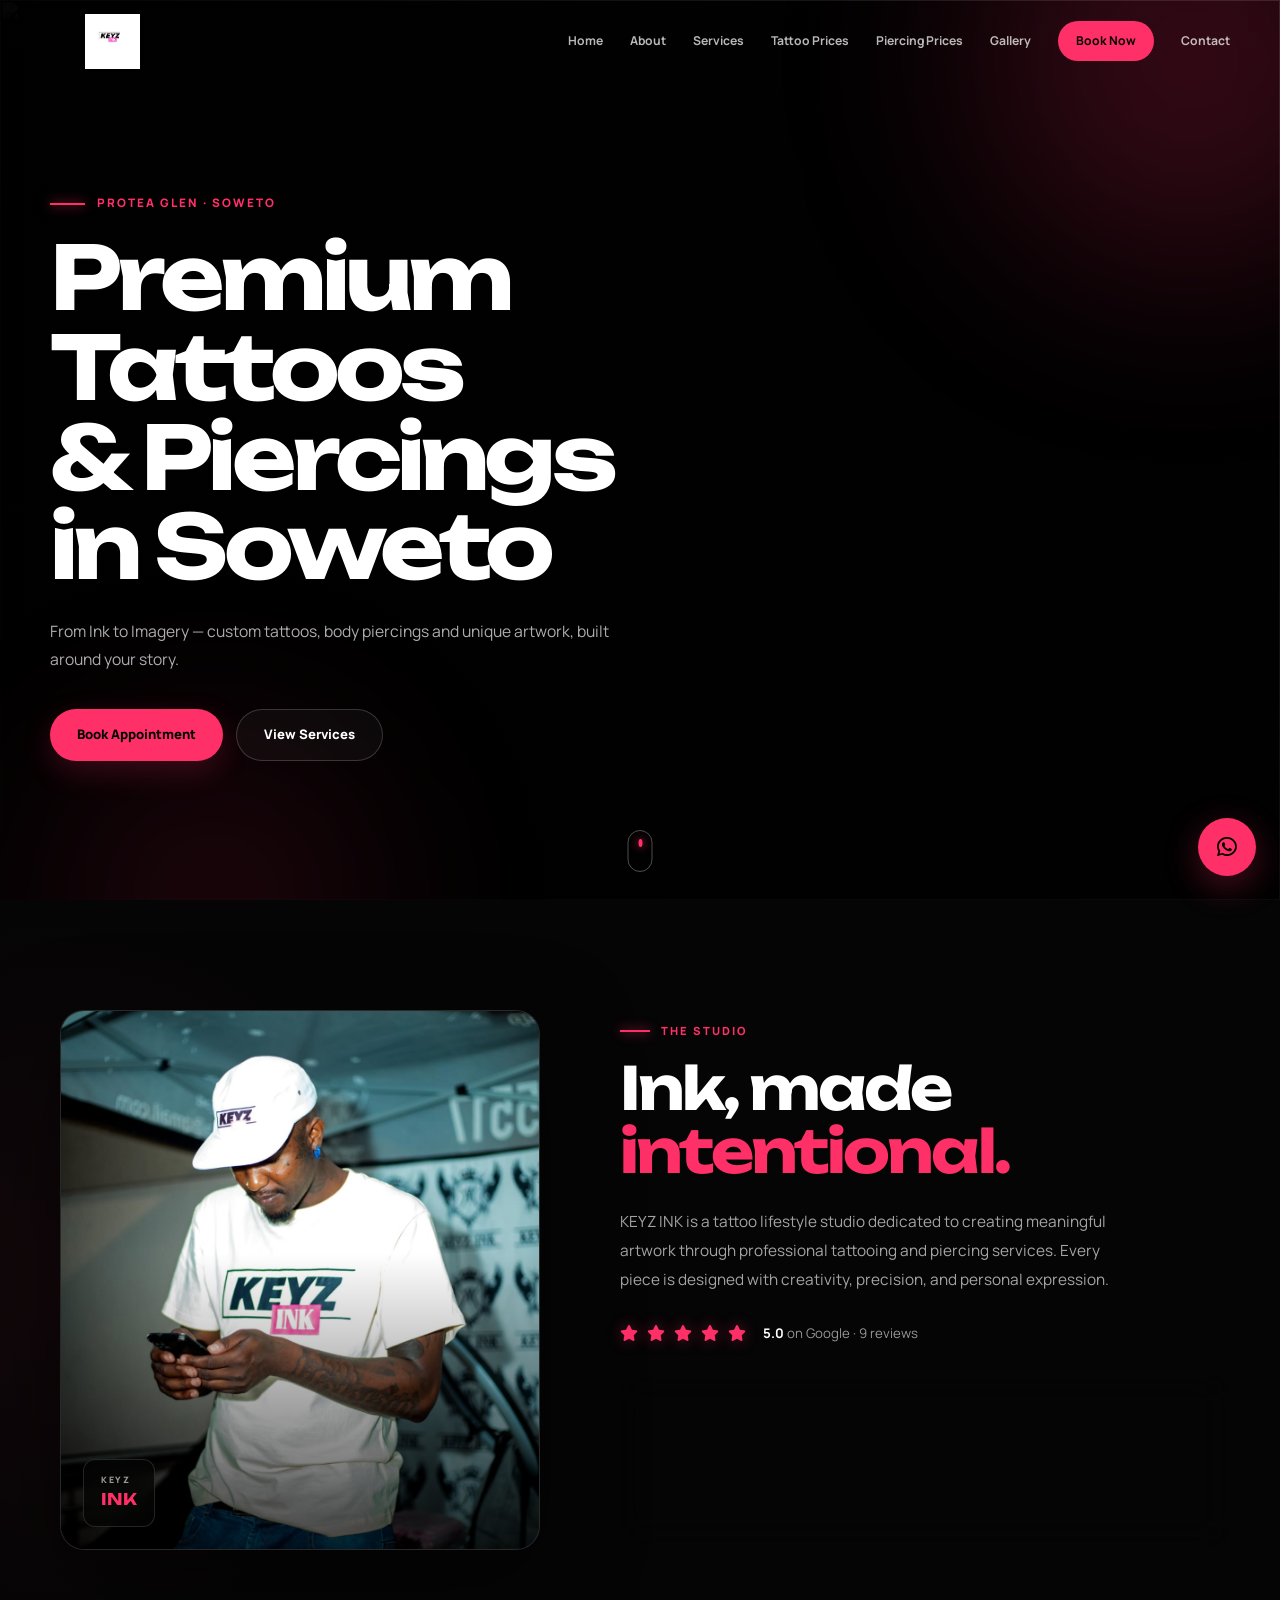
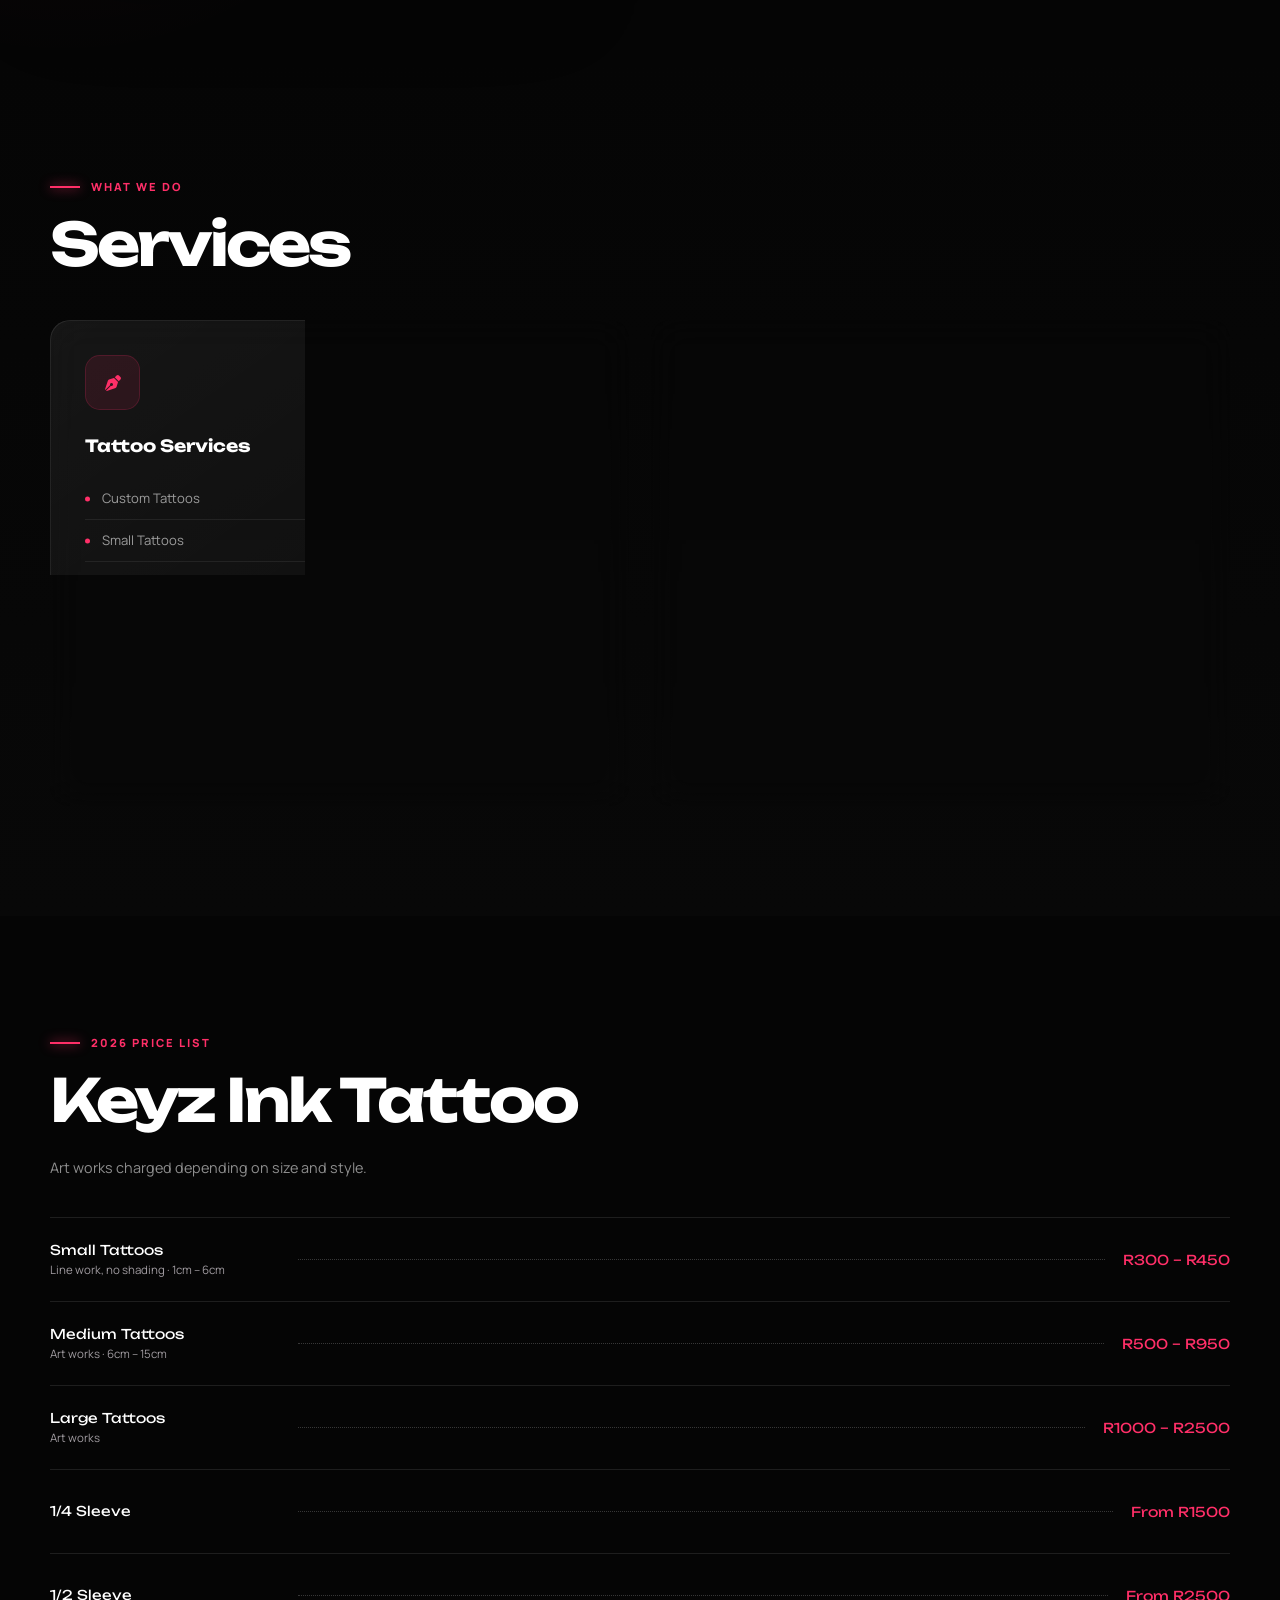
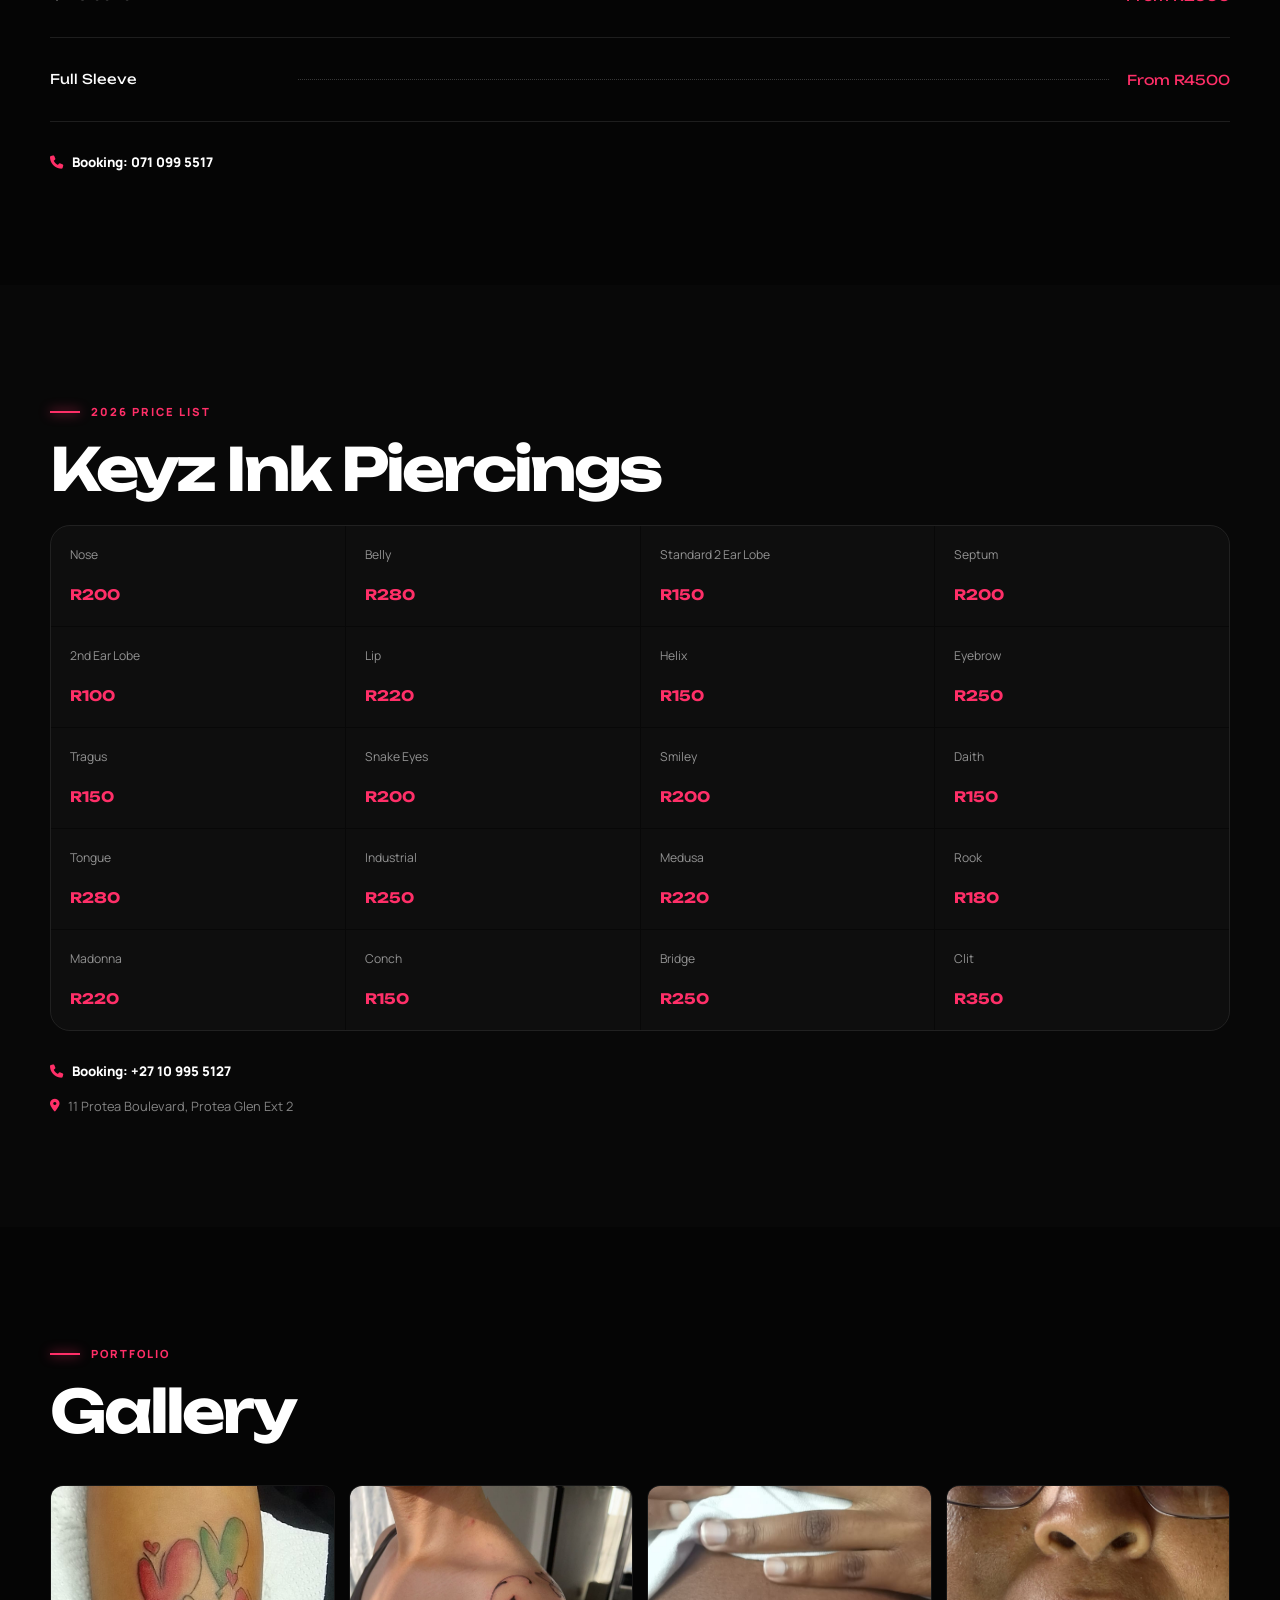
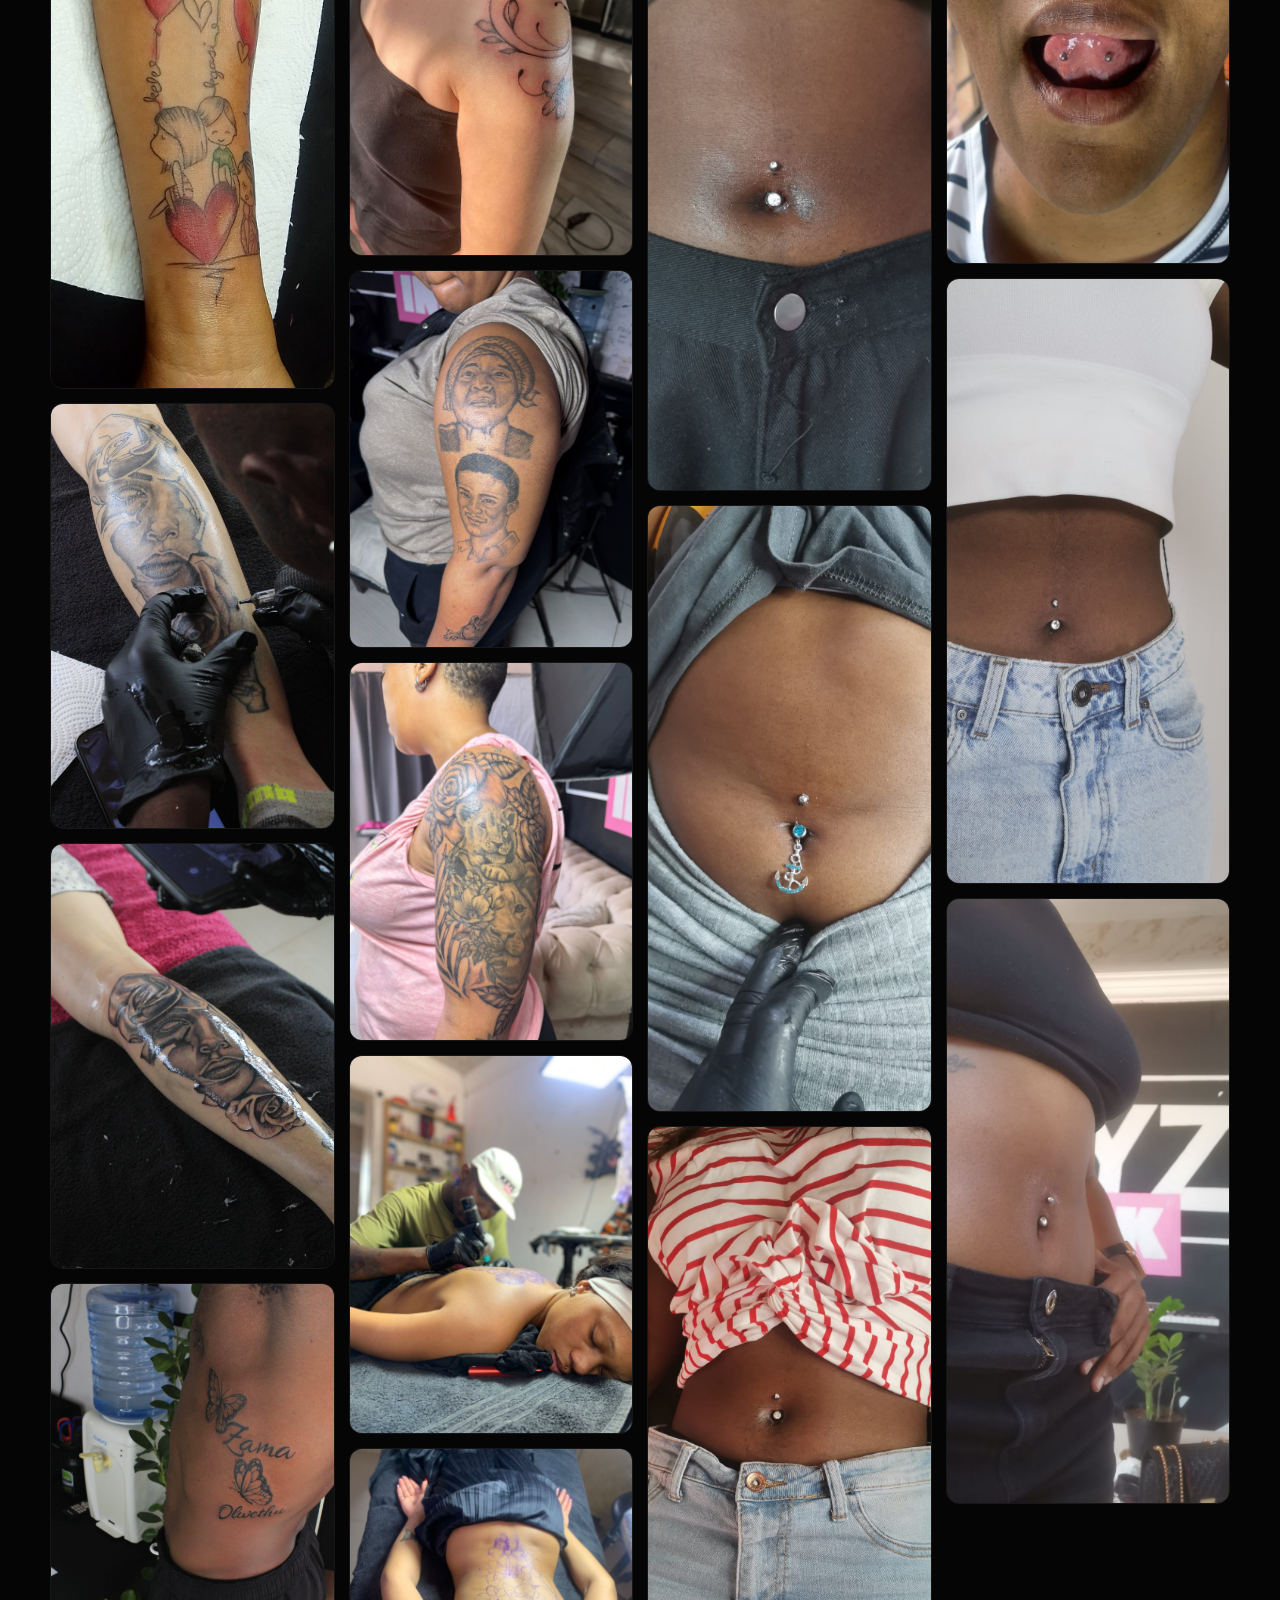
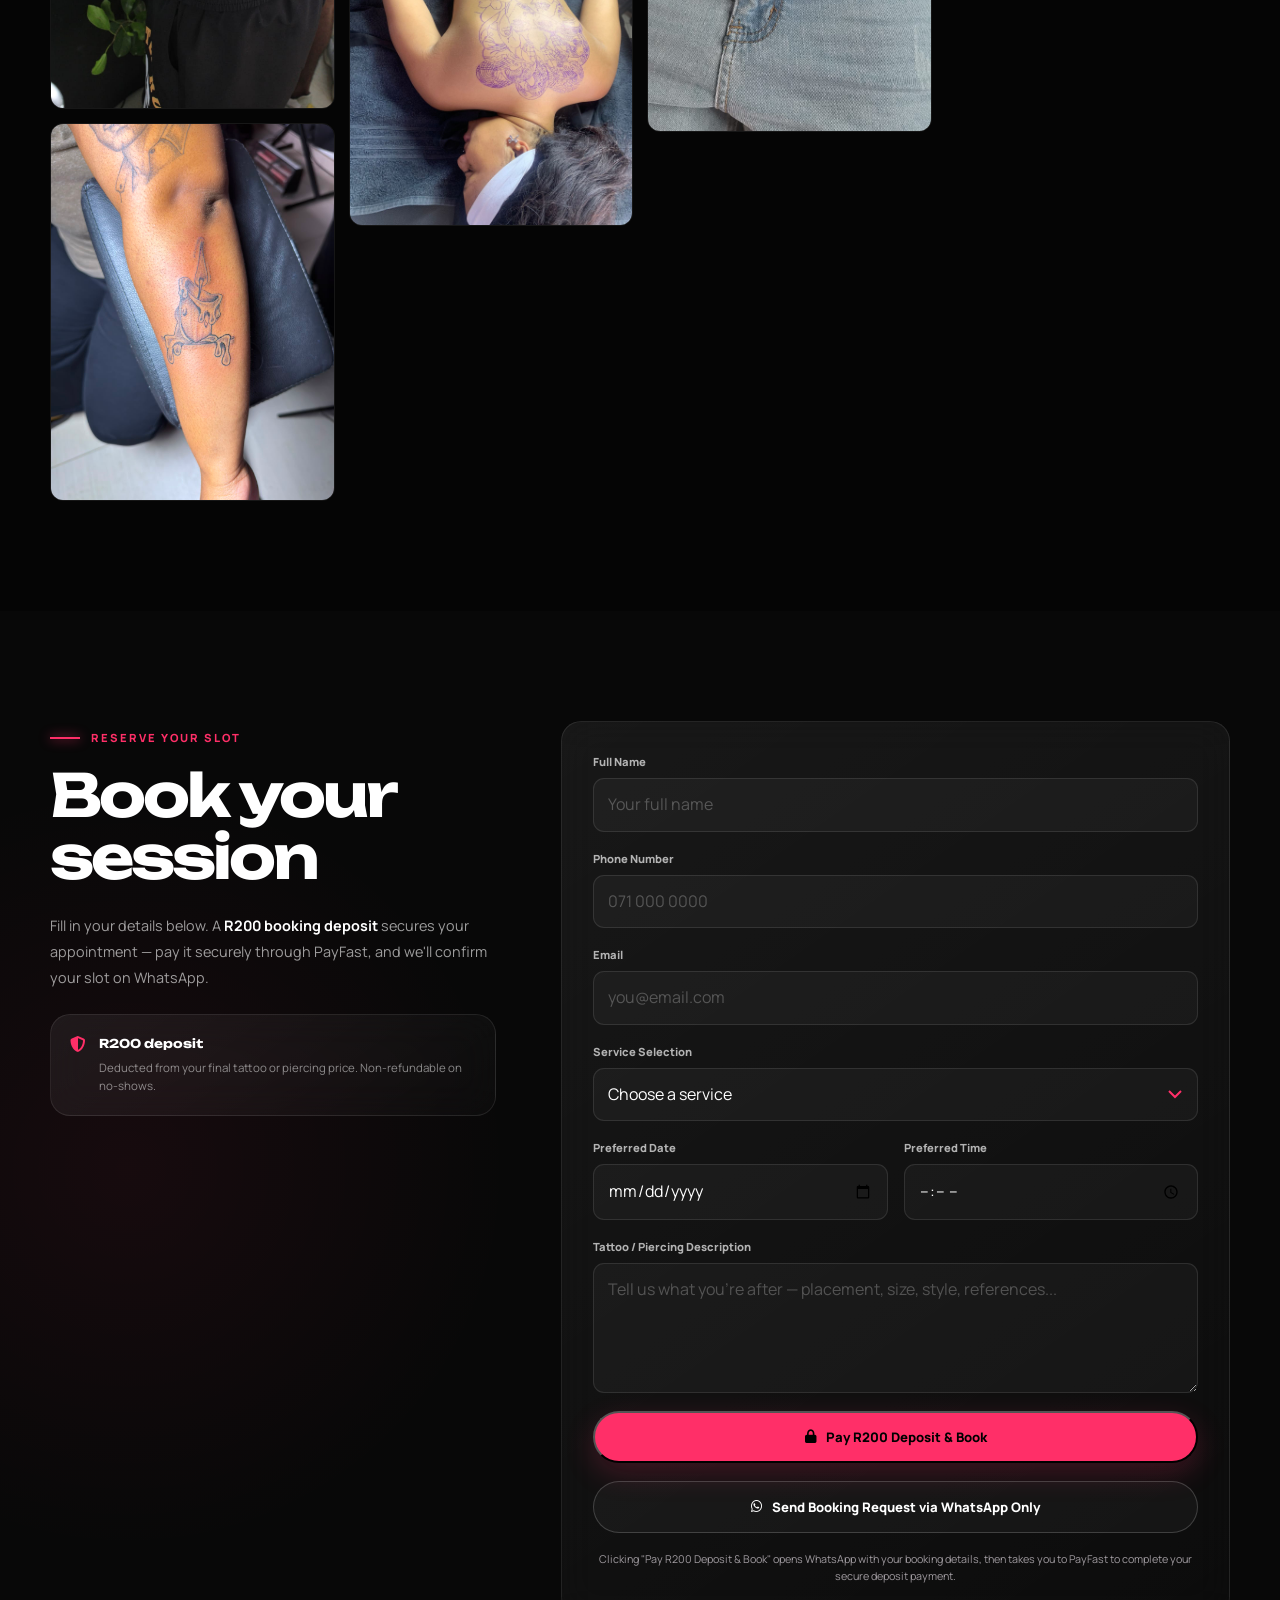
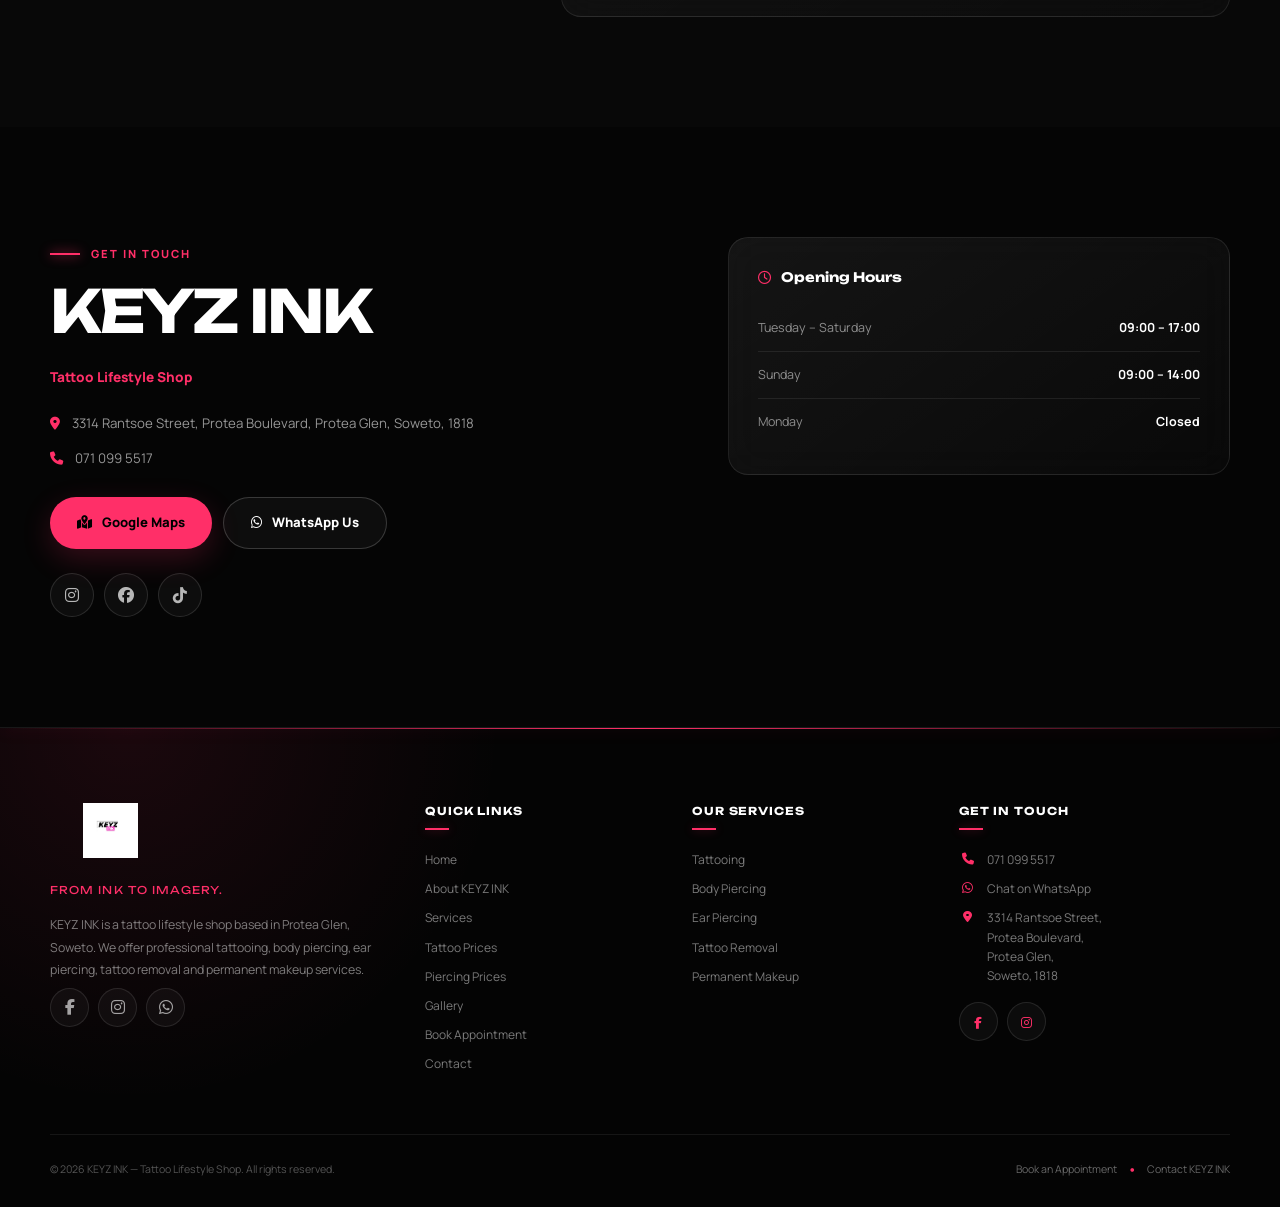
==== commit 0cff7e2f: "Refactor code structure for improved readability and maintainability" ====
--- a/index.html
+++ b/index.html
@@ -10,7 +10,10 @@
 <link rel="preconnect" href="https://fonts.gstatic.com" crossorigin>
 <link href="https://fonts.googleapis.com/css2?family=Unbounded:wght@400;600;700;900&family=Manrope:wght@400;500;600;700;800&display=swap" rel="stylesheet">
 <link rel="stylesheet" href="https://cdnjs.cloudflare.com/ajax/libs/font-awesome/6.5.1/css/all.min.css">
-
+<link
+    rel="stylesheet"
+    href="https://cdnjs.cloudflare.com/ajax/libs/font-awesome/6.5.2/css/all.min.css"
+>
 <link rel="stylesheet" href="style.css">
 </head>
 <body>
@@ -20,7 +23,9 @@
 <!-- HEADER -->
 <header class="site-header" id="siteHeader">
   <div class="header-inner">
-    <a href="#home" class="logo">KEYZ<span>INK</span></a>
+    <a href="#home" class="logo">
+    <img src="images/logo.jpeg" alt="KEYZ INK Tattoo Lifestyle Shop">
+    </a>
 
     <nav class="main-nav" id="mainNav">
       <a href="#home" class="nav-link">Home</a>
@@ -69,29 +74,72 @@
 
 <!-- ABOUT -->
 <section class="about" id="about">
-  <div class="section-inner about-grid">
-    <div class="about-copy">
-      <p class="section-kicker">The Studio</p>
-      <h2 class="section-title">Ink, made intentional.</h2>
-      <p class="about-text">KEYZ INK is a tattoo lifestyle studio dedicated to creating meaningful artwork through professional tattooing and piercing services. Every piece is designed with creativity, precision, and personal expression.</p>
-
-      <div class="rating-block">
-        <div class="stars" aria-label="5 out of 5 stars">
-          <i class="fa-solid fa-star"></i><i class="fa-solid fa-star"></i><i class="fa-solid fa-star"></i><i class="fa-solid fa-star"></i><i class="fa-solid fa-star"></i>
-        </div>
-        <p><strong>5.0</strong> on Google · 9 reviews</p>
-      </div>
-    </div>
-
-    <div class="about-location">
-      <div class="glass-card location-card">
-        <i class="fa-solid fa-location-dot"></i>
-        <h3>Find the studio</h3>
-        <p>3314 Rantsoe Street,<br>Protea Boulevard, Protea Glen,<br>Soweto, 1818</p>
-        <a href="https://www.google.com/maps/search/?api=1&query=3314+Rantsoe+Street+Protea+Boulevard+Protea+Glen+Soweto+1818" target="_blank" rel="noopener" class="text-link">Open in Google Maps <i class="fa-solid fa-arrow-right"></i></a>
-      </div>
-    </div>
-  </div>
+    <div class="section-inner about-grid">
+
+        <div class="about-image">
+            <img src="images/about.jpeg" alt="KEYZ INK Tattoo Lifestyle Shop">
+            <div class="about-image-badge">
+                <span>KEYZ</span>
+                <strong>INK</strong>
+            </div>
+        </div>
+
+        <div class="about-copy">
+            <p class="section-kicker">THE STUDIO</p>
+
+            <h2 class="section-title">
+                Ink, made<br>
+                <span>intentional.</span>
+            </h2>
+
+            <p class="about-text">
+                KEYZ INK is a tattoo lifestyle studio dedicated to creating
+                meaningful artwork through professional tattooing and piercing
+                services. Every piece is designed with creativity, precision,
+                and personal expression.
+            </p>
+
+            <div class="rating-block">
+                <div class="stars" aria-label="5 out of 5 stars">
+                    <i class="fa-solid fa-star"></i>
+                    <i class="fa-solid fa-star"></i>
+                    <i class="fa-solid fa-star"></i>
+                    <i class="fa-solid fa-star"></i>
+                    <i class="fa-solid fa-star"></i>
+                </div>
+
+                <p>
+                    <strong>5.0</strong> on Google · 9 reviews
+                </p>
+            </div>
+
+            <div class="about-location glass-card">
+                <i class="fa-solid fa-location-dot"></i>
+
+                <div>
+                    <h3>Find the studio</h3>
+
+                    <p>
+                        3314 Rantsoe Street,<br>
+                        Protea Boulevard, Protea Glen,<br>
+                        Soweto, 1818
+                    </p>
+
+                    <a
+                        href="https://www.google.com/maps/search/?api=1&query=3314+Rantsoe+Street+Protea+Boulevard+Protea+Glen+Soweto+1818"
+                        target="_blank"
+                        rel="noopener"
+                        class="text-link"
+                    >
+                        Open in Google Maps
+                        <i class="fa-solid fa-arrow-right"></i>
+                    </a>
+                </div>
+            </div>
+
+        </div>
+
+    </div>
 </section>
 
 <!-- SERVICES -->
@@ -354,17 +402,183 @@
   </div>
 </section>
 
-<!-- FOOTER -->
 <footer class="site-footer">
-  <div class="section-inner footer-inner">
-    <div class="footer-brand">
-      <p class="logo">KEYZ<span>INK</span></p>
-      <p class="footer-tagline">"From Ink to Imagery"</p>
-    </div>
-    <p class="footer-copy">KEYZ INK © 2026 · Tattoo Lifestyle Shop</p>
-  </div>
+
+    <div class="footer-inner">
+
+        <!-- BRAND -->
+        <div class="footer-brand">
+
+            <a href="#home" class="footer-logo">
+                <img
+                    src="images/logo.jpeg"
+                    alt="KEYZ INK Tattoo Lifestyle Shop"
+                >
+            </a>
+
+            <p class="footer-tagline">
+                FROM INK TO IMAGERY.
+            </p>
+
+            <p class="footer-description">
+                KEYZ INK is a tattoo lifestyle shop based in
+                Protea Glen, Soweto. We offer professional
+                tattooing, body piercing, ear piercing,
+                tattoo removal and permanent makeup services.
+            </p>
+
+            <div class="footer-socials">
+
+                <a
+                    href="https://www.facebook.com/keyzinksa/"
+                    target="_blank"
+                    rel="noopener"
+                    aria-label="KEYZ INK Facebook"
+                >
+                    <i class="fa-brands fa-facebook-f"></i>
+                </a>
+
+                <a
+                    href="https://www.instagram.com/keyzink_/"
+                    target="_blank"
+                    rel="noopener"
+                    aria-label="KEYZ INK Instagram"
+                >
+                    <i class="fa-brands fa-instagram"></i>
+                </a>
+
+                <a
+                    href="https://wa.me/27710995517"
+                    target="_blank"
+                    rel="noopener"
+                    aria-label="KEYZ INK WhatsApp"
+                >
+                    <i class="fa-brands fa-whatsapp"></i>
+                </a>
+
+            </div>
+
+        </div>
+
+
+        <!-- QUICK LINKS -->
+        <div class="footer-column">
+
+            <h3>QUICK LINKS</h3>
+
+            <a href="#home">Home</a>
+            <a href="#about">About KEYZ INK</a>
+            <a href="#services">Services</a>
+            <a href="#tattoo-prices">Tattoo Prices</a>
+            <a href="#piercing-prices">Piercing Prices</a>
+            <a href="#gallery">Gallery</a>
+            <a href="#booking">Book Appointment</a>
+            <a href="#contact">Contact</a>
+
+        </div>
+
+
+        <!-- SERVICES -->
+        <div class="footer-column">
+
+            <h3>OUR SERVICES</h3>
+
+            <span>Tattooing</span>
+            <span>Body Piercing</span>
+            <span>Ear Piercing</span>
+            <span>Tattoo Removal</span>
+            <span>Permanent Makeup</span>
+
+        </div>
+
+
+        <!-- CONTACT -->
+        <div class="footer-column footer-contact">
+
+            <h3>GET IN TOUCH</h3>
+
+            <a href="tel:+27710995517">
+                <i class="fa-solid fa-phone"></i>
+                <span>071 099 5517</span>
+            </a>
+
+            <a
+                href="https://wa.me/27710995517"
+                target="_blank"
+                rel="noopener"
+            >
+                <i class="fa-brands fa-whatsapp"></i>
+                <span>Chat on WhatsApp</span>
+            </a>
+
+            <a
+                href="https://www.google.com/maps/search/?api=1&query=3314+Rantsoe+Street+Protea+Boulevard+Protea+Glen+Soweto+1818"
+                target="_blank"
+                rel="noopener"
+            >
+                <i class="fa-solid fa-location-dot"></i>
+
+                <span>
+                    3314 Rantsoe Street,<br>
+                    Protea Boulevard,<br>
+                    Protea Glen,<br>
+                    Soweto, 1818
+                </span>
+            </a>
+
+            <div class="footer-socials">
+
+                <a
+                    href="https://www.facebook.com/keyzinksa/"
+                    target="_blank"
+                    rel="noopener"
+                    aria-label="Facebook"
+                >
+                    <i class="fa-brands fa-facebook-f"></i>
+                </a>
+
+                <a
+                    href="https://www.instagram.com/keyzink_/"
+                    target="_blank"
+                    rel="noopener"
+                    aria-label="Instagram"
+                >
+                    <i class="fa-brands fa-instagram"></i>
+                </a>
+
+            </div>
+
+        </div>
+
+    </div>
+
+
+    <!-- FOOTER BOTTOM -->
+
+    <div class="footer-bottom">
+
+        <p>
+            © 2026 KEYZ INK — Tattoo Lifestyle Shop.
+            All rights reserved.
+        </p>
+
+        <div class="footer-bottom-links">
+
+            <a href="#booking">
+                Book an Appointment
+            </a>
+
+            <span>•</span>
+
+            <a href="#contact">
+                Contact KEYZ INK
+            </a>
+
+        </div>
+
+    </div>
+
 </footer>
-
 <a href="https://wa.me/27710995517" class="whatsapp-float" target="_blank" rel="noopener" aria-label="Chat on WhatsApp">
   <i class="fa-brands fa-whatsapp"></i>
 </a>
--- a/style.css
+++ b/style.css
@@ -1,818 +1,2759 @@
-/* ============================================
-   KEYZ INK — Tattoo Lifestyle Shop
-   ============================================ */
+/* =========================================================
+   KEYZ INK — TATTOO LIFESTYLE SHOP
+   BLACK / WHITE / PINK
+   COMPLETE PREMIUM STYLESHEET
+   ========================================================= */
+
+
+/* =========================================================
+   VARIABLES
+   ========================================================= */
 
 :root {
-  --black: #0A0A0A;
-  --black-card: #141014;
-  --black-card-2: #1B141A;
-  --white: #F2F0EE;
-  --grey: #4A4448;
-  --grey-light: #8B8286;
-  --pink: #FF2E63;
-  --pink-deep: #C9186B;
-  --pink-glow: rgba(255, 46, 99, 0.35);
-
-  --font-display: 'Unbounded', sans-serif;
-  --font-body: 'Manrope', sans-serif;
-
-  --container: 1180px;
-  --radius: 14px;
-}
-
-* { margin: 0; padding: 0; box-sizing: border-box; }
-
-html { scroll-behavior: smooth; }
+    --black: #050505;
+    --black-2: #080808;
+    --black-3: #101010;
+    --black-4: #151515;
+
+    --white: #ffffff;
+    --white-soft: #eeeeee;
+
+    --grey: #a09ba0;
+    --grey-dark: #666166;
+
+    --pink: #ff2f68;
+    --pink-light: #ff5684;
+    --pink-dark: #d91c54;
+
+    --pink-soft: rgba(255, 47, 104, 0.1);
+    --pink-glow: rgba(255, 47, 104, 0.25);
+    --pink-glow-strong: rgba(255, 47, 104, 0.45);
+
+    --border: rgba(255,255,255,0.09);
+    --border-light: rgba(255,255,255,0.14);
+
+    --display: "Unbounded", sans-serif;
+    --body: "Manrope", sans-serif;
+
+    --container: 1180px;
+
+    --radius: 20px;
+    --radius-small: 12px;
+
+    --ease: cubic-bezier(.2,.8,.2,1);
+}
+
+
+/* =========================================================
+   RESET
+   ========================================================= */
+
+* {
+    margin: 0;
+    padding: 0;
+    box-sizing: border-box;
+}
+
+html {
+    scroll-behavior: smooth;
+    background: var(--black);
+}
 
 body {
-  background: var(--black);
-  color: var(--white);
-  font-family: var(--font-body);
-  line-height: 1.6;
-  overflow-x: hidden;
-}
-
-img { max-width: 100%; display: block; }
-
-a { color: inherit; text-decoration: none; }
-
-ul { list-style: none; }
-
-button { font-family: inherit; cursor: pointer; border: none; background: none; }
-
-::selection { background: var(--pink); color: var(--black); }
-
-@media (prefers-reduced-motion: reduce) {
-  *, *::before, *::after {
-    animation-duration: 0.001ms !important;
-    transition-duration: 0.001ms !important;
-    scroll-behavior: auto !important;
-  }
-}
-
-/* Focus visibility */
-a:focus-visible, button:focus-visible, input:focus-visible, select:focus-visible, textarea:focus-visible {
-  outline: 2px solid var(--pink);
-  outline-offset: 3px;
-}
-
-/* Film grain overlay for texture */
-.grain {
-  position: fixed;
-  inset: 0;
-  pointer-events: none;
-  z-index: 999;
-  opacity: 0.035;
-  background-image: url("data:image/svg+xml,%3Csvg xmlns='http://www.w3.org/2000/svg' width='100' height='100'%3E%3Cfilter id='n'%3E%3CfeTurbulence type='fractalNoise' baseFrequency='0.9' numOctaves='2' stitchTiles='stitch'/%3E%3C/filter%3E%3Crect width='100%25' height='100%25' filter='url(%23n)'/%3E%3C/svg%3E");
-  mix-blend-mode: overlay;
-}
+    background: var(--black);
+    color: var(--white);
+
+    font-family: var(--body);
+
+    line-height: 1.6;
+
+    overflow-x: hidden;
+}
+
+img {
+    display: block;
+    max-width: 100%;
+}
+
+a {
+    color: inherit;
+    text-decoration: none;
+}
+
+button,
+input,
+select,
+textarea {
+    font: inherit;
+}
+
+button {
+    cursor: pointer;
+}
+
+ul {
+    list-style: none;
+}
+
+::selection {
+    background: var(--pink);
+    color: #000;
+}
+
+
+/* =========================================================
+   SCROLLBAR
+   ========================================================= */
+
+::-webkit-scrollbar {
+    width: 8px;
+}
+
+::-webkit-scrollbar-track {
+    background: var(--black);
+}
+
+::-webkit-scrollbar-thumb {
+    background: var(--pink-dark);
+    border-radius: 20px;
+}
+
+::-webkit-scrollbar-thumb:hover {
+    background: var(--pink);
+}
+
+
+/* =========================================================
+   GLOBAL
+   ========================================================= */
 
 .section-inner {
-  max-width: var(--container);
-  margin: 0 auto;
-  padding: 100px 24px;
+    width: min(
+        var(--container),
+        calc(100% - 48px)
+    );
+
+    margin: auto;
+
+    padding: 110px 0;
 }
 
 .section-kicker {
-  font-family: var(--font-body);
-  font-weight: 700;
-  font-size: 0.8rem;
-  letter-spacing: 0.04em;
-  color: var(--pink);
-  margin-bottom: 12px;
+    display: inline-flex;
+    align-items: center;
+    gap: 11px;
+
+    color: var(--pink);
+
+    font-size: .7rem;
+    font-weight: 800;
+
+    text-transform: uppercase;
+    letter-spacing: .18em;
+
+    margin-bottom: 17px;
+}
+
+.section-kicker::before {
+    content: "";
+
+    width: 30px;
+    height: 2px;
+
+    background: var(--pink);
+
+    box-shadow:
+        0 0 12px var(--pink);
 }
 
 .section-title {
-  font-family: var(--font-display);
-  font-weight: 700;
-  font-size: clamp(2rem, 5vw, 3.2rem);
-  line-height: 1.1;
-  margin-bottom: 24px;
-}
+    font-family: var(--display);
+
+    font-size: clamp(2rem, 5vw, 3.7rem);
+
+    line-height: 1.05;
+
+    letter-spacing: -.05em;
+
+    margin-bottom: 25px;
+}
+
+.section-title span {
+    color: var(--pink);
+}
+
+
+/* =========================================================
+   GLASS CARD
+   ========================================================= */
 
 .glass-card {
-  background: linear-gradient(160deg, rgba(255,255,255,0.05), rgba(255,255,255,0.015));
-  border: 1px solid rgba(255,255,255,0.08);
-  border-radius: var(--radius);
-  backdrop-filter: blur(14px);
-  -webkit-backdrop-filter: blur(14px);
-}
-
-.text-link {
-  color: var(--pink);
-  font-weight: 600;
-  display: inline-flex;
-  align-items: center;
-  gap: 8px;
-  transition: gap 0.25s ease;
-}
-.text-link:hover { gap: 14px; }
-
-/* ===== Buttons ===== */
+    position: relative;
+
+    background:
+        linear-gradient(
+            145deg,
+            rgba(255,255,255,.065),
+            rgba(255,255,255,.02)
+        );
+
+    border:
+        1px solid var(--border);
+
+    border-radius: var(--radius);
+
+    backdrop-filter: blur(18px);
+    -webkit-backdrop-filter: blur(18px);
+
+    overflow: hidden;
+
+    transition:
+        transform .4s var(--ease),
+        border-color .4s ease,
+        box-shadow .4s ease,
+        background .4s ease;
+}
+
+.glass-card::before {
+    content: "";
+
+    position: absolute;
+
+    inset: 0;
+
+    background:
+        linear-gradient(
+            120deg,
+            transparent 25%,
+            rgba(255,255,255,.06),
+            transparent 75%
+        );
+
+    transform: translateX(-120%);
+
+    transition:
+        transform .9s ease;
+
+    pointer-events: none;
+}
+
+.glass-card:hover::before {
+    transform: translateX(120%);
+}
+
+.glass-card:hover {
+    transform: translateY(-7px);
+
+    border-color:
+        rgba(255,47,104,.45);
+
+    box-shadow:
+        0 25px 70px rgba(0,0,0,.45),
+        0 0 35px rgba(255,47,104,.08);
+}
+
+
+/* =========================================================
+   BUTTONS
+   ========================================================= */
+
 .btn {
-  display: inline-flex;
-  align-items: center;
-  justify-content: center;
-  gap: 10px;
-  padding: 16px 32px;
-  border-radius: 999px;
-  font-family: var(--font-body);
-  font-weight: 700;
-  font-size: 0.95rem;
-  transition: transform 0.25s ease, box-shadow 0.25s ease, background 0.25s ease, border-color 0.25s ease;
+    position: relative;
+
+    min-height: 52px;
+
+    padding: 0 27px;
+
+    display: inline-flex;
+    align-items: center;
+    justify-content: center;
+
+    gap: 10px;
+
+    border-radius: 999px;
+
+    font-size: .82rem;
+    font-weight: 800;
+
+    overflow: hidden;
+
+    transition:
+        transform .35s var(--ease),
+        box-shadow .35s ease,
+        background .35s ease,
+        border-color .35s ease;
+}
+
+.btn:hover {
+    transform: translateY(-3px);
 }
 
 .btn-primary {
-  background: var(--pink);
-  color: var(--black);
-  box-shadow: 0 0 0 rgba(255,46,99,0);
-}
+    background: var(--pink);
+    color: #000;
+
+    box-shadow:
+        0 10px 30px rgba(255,47,104,.2);
+}
+
 .btn-primary:hover {
-  background: #ff4577;
-  box-shadow: 0 10px 40px var(--pink-glow);
-  transform: translateY(-2px);
+    background: var(--pink-light);
+
+    box-shadow:
+        0 15px 45px rgba(255,47,104,.4);
 }
 
 .btn-ghost {
-  background: transparent;
-  color: var(--white);
-  border: 1.5px solid rgba(255,255,255,0.25);
-}
+    color: #fff;
+
+    background:
+        rgba(255,255,255,.035);
+
+    border:
+        1px solid rgba(255,255,255,.18);
+}
+
 .btn-ghost:hover {
-  border-color: var(--pink);
-  color: var(--pink);
-  transform: translateY(-2px);
-}
-
-.btn-block { width: 100%; }
-
-/* ===== Header ===== */
+    color: var(--pink);
+
+    border-color: var(--pink);
+
+    background:
+        rgba(255,47,104,.05);
+}
+
+.btn-block {
+    width: 100%;
+}
+
+
+/* =========================================================
+   HEADER
+   ========================================================= */
+
 .site-header {
-  position: fixed;
-  top: 0; left: 0; right: 0;
-  z-index: 100;
-  background: transparent;
-  transition: background 0.35s ease, border-color 0.35s ease, padding 0.35s ease;
-  border-bottom: 1px solid transparent;
-}
+    position: fixed;
+
+    top: 0;
+    left: 0;
+    right: 0;
+
+    z-index: 1000;
+
+    background: transparent;
+
+    border-bottom:
+        1px solid transparent;
+
+    transition:
+        background .4s ease,
+        border-color .4s ease,
+        backdrop-filter .4s ease;
+}
+
 .site-header.scrolled {
-  background: rgba(10, 10, 10, 0.85);
-  backdrop-filter: blur(12px);
-  border-bottom-color: rgba(255,255,255,0.08);
+    background:
+        rgba(5,5,5,.82);
+
+    backdrop-filter:
+        blur(20px);
+
+    -webkit-backdrop-filter:
+        blur(20px);
+
+    border-color:
+        rgba(255,255,255,.08);
 }
 
 .header-inner {
-  max-width: var(--container);
-  margin: 0 auto;
-  padding: 20px 24px;
-  display: flex;
-  align-items: center;
-  justify-content: space-between;
-}
+    width:
+        min(
+            var(--container),
+            calc(100% - 48px)
+        );
+
+    min-height: 82px;
+
+    margin: auto;
+
+    display: flex;
+
+    align-items: center;
+    justify-content: space-between;
+}
+
+
+/* =========================================================
+   LOGO
+   ========================================================= */
 
 .logo {
-  font-family: var(--font-display);
-  font-weight: 700;
-  font-size: 1.15rem;
-  letter-spacing: 0.02em;
-  color: var(--white);
-}
-.logo span { color: var(--pink); }
+    width: 125px;
+
+    display: flex;
+    align-items: center;
+
+    position: relative;
+
+    z-index: 20;
+}
+
+.logo img {
+    width: 100%;
+
+    height: auto;
+
+    max-height: 55px;
+
+    object-fit: contain;
+
+    transition:
+        transform .35s var(--ease),
+        filter .35s ease;
+}
+
+.logo:hover img {
+    transform: scale(1.04);
+
+    filter:
+        drop-shadow(
+            0 0 14px
+            rgba(255,47,104,.28)
+        );
+}
+
+
+/* =========================================================
+   NAV
+   ========================================================= */
 
 .main-nav {
-  display: flex;
-  align-items: center;
-  gap: 30px;
+    display: flex;
+
+    align-items: center;
+
+    gap: 27px;
 }
 
 .nav-link {
-  font-size: 0.9rem;
-  font-weight: 600;
-  color: var(--white);
-  opacity: 0.8;
-  position: relative;
-  transition: opacity 0.2s ease;
-}
-.nav-link:hover { opacity: 1; color: var(--pink); }
+    position: relative;
+
+    color:
+        rgba(255,255,255,.72);
+
+    font-size: .76rem;
+
+    font-weight: 700;
+
+    transition:
+        color .3s ease;
+}
+
+.nav-link::after {
+    content: "";
+
+    position: absolute;
+
+    left: 0;
+    bottom: -8px;
+
+    width: 0;
+    height: 2px;
+
+    background: var(--pink);
+
+    box-shadow:
+        0 0 10px var(--pink);
+
+    transition:
+        width .35s var(--ease);
+}
+
+.nav-link:hover {
+    color: #fff;
+}
+
+.nav-link:hover::after {
+    width: 100%;
+}
 
 .nav-cta {
-  background: var(--pink);
-  color: var(--black) !important;
-  padding: 10px 20px;
-  border-radius: 999px;
-  opacity: 1;
-}
-.nav-cta:hover { background: #ff4577; color: var(--black) !important; }
+    padding: 10px 18px;
+
+    border-radius: 999px;
+
+    background: var(--pink);
+
+    color: #000 !important;
+}
+
+.nav-cta::after {
+    display: none;
+}
+
+.nav-cta:hover {
+    box-shadow:
+        0 10px 30px
+        rgba(255,47,104,.35);
+}
+
+
+/* =========================================================
+   HAMBURGER
+   ========================================================= */
 
 .hamburger {
-  display: none;
-  flex-direction: column;
-  gap: 5px;
-  width: 30px;
-  z-index: 101;
-}
+    display: none;
+
+    width: 43px;
+    height: 43px;
+
+    border-radius: 50%;
+
+    border:
+        1px solid rgba(255,255,255,.1);
+
+    background:
+        rgba(255,255,255,.04);
+
+    align-items: center;
+    justify-content: center;
+
+    flex-direction: column;
+
+    gap: 5px;
+
+    z-index: 20;
+}
+
 .hamburger span {
-  height: 2px;
-  width: 100%;
-  background: var(--white);
-  transition: transform 0.3s ease, opacity 0.3s ease;
-}
-.hamburger.open span:nth-child(1) { transform: translateY(7px) rotate(45deg); }
-.hamburger.open span:nth-child(2) { opacity: 0; }
-.hamburger.open span:nth-child(3) { transform: translateY(-7px) rotate(-45deg); }
-
-/* ===== Hero ===== */
+    width: 18px;
+    height: 2px;
+
+    background: white;
+
+    border-radius: 5px;
+
+    transition:
+        transform .35s ease,
+        opacity .25s ease;
+}
+
+.hamburger.open span:first-child {
+    transform:
+        translateY(7px)
+        rotate(45deg);
+}
+
+.hamburger.open span:nth-child(2) {
+    opacity: 0;
+}
+
+.hamburger.open span:last-child {
+    transform:
+        translateY(-7px)
+        rotate(-45deg);
+}
+
+
+/* =========================================================
+   HERO
+   ========================================================= */
+
 .hero {
-  position: relative;
-  min-height: 100svh;
-  display: flex;
-  align-items: center;
-  overflow: hidden;
+    position: relative;
+
+    min-height: 100svh;
+
+    display: flex;
+    align-items: center;
+
+    overflow: hidden;
 }
 
 .hero-bg {
-  position: absolute;
-  inset: 0;
-  z-index: 0;
-}
+    position: absolute;
+
+    inset: 0;
+
+    z-index: 0;
+}
+
 .hero-bg img {
-  width: 100%;
-  height: 100%;
-  object-fit: cover;
-  filter: grayscale(0.3) contrast(1.1);
-}
+    width: 100%;
+    height: 100%;
+
+    object-fit: cover;
+
+    filter:
+        grayscale(.25)
+        brightness(.65)
+        contrast(1.08);
+
+    animation:
+        heroZoom 14s ease-in-out infinite alternate;
+}
+
+@keyframes heroZoom {
+    from {
+        transform: scale(1);
+    }
+
+    to {
+        transform: scale(1.06);
+    }
+}
+
 .hero-overlay {
-  position: absolute;
-  inset: 0;
-  background:
-    linear-gradient(180deg, rgba(10,10,10,0.75) 0%, rgba(10,10,10,0.55) 40%, rgba(10,10,10,0.95) 100%),
-    linear-gradient(90deg, rgba(10,10,10,0.9) 0%, rgba(10,10,10,0.35) 65%);
-}
+    position: absolute;
+
+    inset: 0;
+
+    background:
+        linear-gradient(
+            90deg,
+            rgba(0,0,0,.93),
+            rgba(0,0,0,.68),
+            rgba(0,0,0,.42)
+        ),
+        linear-gradient(
+            180deg,
+            rgba(0,0,0,.55),
+            rgba(0,0,0,.85)
+        );
+}
+
+.hero-content {
+    position: relative;
+
+    z-index: 5;
+
+    width:
+        min(
+            var(--container),
+            calc(100% - 48px)
+        );
+
+    margin: auto;
+
+    padding:
+        145px 0 90px;
+}
+
+.hero-eyebrow {
+    display: flex;
+
+    align-items: center;
+
+    gap: 12px;
+
+    color: var(--pink);
+
+    font-size: .73rem;
+
+    font-weight: 800;
+
+    text-transform: uppercase;
+
+    letter-spacing: .17em;
+
+    margin-bottom: 20px;
+
+    animation:
+        fadeUp .8s ease forwards;
+}
+
+.hero-eyebrow::before {
+    content: "";
+
+    width: 35px;
+    height: 2px;
+
+    background: var(--pink);
+
+    box-shadow:
+        0 0 12px var(--pink);
+}
+
+.hero-title {
+    max-width: 850px;
+
+    font-family: var(--display);
+
+    font-size:
+        clamp(2.7rem, 7vw, 5.5rem);
+
+    line-height: 1.02;
+
+    letter-spacing: -.055em;
+
+    animation:
+        fadeUp .9s .1s ease forwards;
+
+    opacity: 0;
+}
+
+.hero-tagline {
+    max-width: 560px;
+
+    margin-top: 25px;
+
+    color:
+        rgba(255,255,255,.68);
+
+    font-size: .98rem;
+
+    line-height: 1.8;
+
+    animation:
+        fadeUp .9s .22s ease forwards;
+
+    opacity: 0;
+}
+
+.hero-actions {
+    display: flex;
+
+    flex-wrap: wrap;
+
+    gap: 13px;
+
+    margin-top: 35px;
+
+    animation:
+        fadeUp .9s .34s ease forwards;
+
+    opacity: 0;
+}
+
+@keyframes fadeUp {
+    from {
+        opacity: 0;
+
+        transform:
+            translateY(25px);
+    }
+
+    to {
+        opacity: 1;
+
+        transform:
+            translateY(0);
+    }
+}
+
+
+/* =========================================================
+   HERO GLOW
+   ========================================================= */
 
 .glow {
-  position: absolute;
-  border-radius: 50%;
-  filter: blur(90px);
-  z-index: 1;
-  pointer-events: none;
-}
+    position: absolute;
+
+    border-radius: 50%;
+
+    filter: blur(100px);
+
+    pointer-events: none;
+}
+
 .glow-1 {
-  width: 420px; height: 420px;
-  background: var(--pink-glow);
-  top: -100px; right: -80px;
-  animation: float1 9s ease-in-out infinite;
-}
+    width: 420px;
+    height: 420px;
+
+    right: -120px;
+    top: -150px;
+
+    background:
+        rgba(255,47,104,.2);
+
+    animation:
+        floatGlow 9s ease-in-out infinite;
+}
+
 .glow-2 {
-  width: 300px; height: 300px;
-  background: rgba(201, 24, 107, 0.3);
-  bottom: -60px; left: 10%;
-  animation: float2 11s ease-in-out infinite;
-}
-@keyframes float1 {
-  0%, 100% { transform: translate(0,0); }
-  50% { transform: translate(-30px, 30px); }
-}
-@keyframes float2 {
-  0%, 100% { transform: translate(0,0); }
-  50% { transform: translate(25px, -20px); }
-}
-
-.hero-content {
-  position: relative;
-  z-index: 2;
-  max-width: var(--container);
-  margin: 0 auto;
-  width: 100%;
-  padding: 140px 24px 80px;
-}
-
-.hero-eyebrow {
-  font-weight: 700;
-  letter-spacing: 0.05em;
-  color: var(--pink);
-  margin-bottom: 18px;
-  opacity: 0;
-  animation: fadeUp 0.7s ease forwards 0.1s;
-}
-
-.hero-title {
-  font-family: var(--font-display);
-  font-weight: 700;
-  font-size: clamp(2.6rem, 7vw, 5.2rem);
-  line-height: 1.04;
-  max-width: 780px;
-  opacity: 0;
-  animation: fadeUp 0.8s ease forwards 0.25s;
-}
-
-.hero-tagline {
-  margin-top: 26px;
-  font-size: 1.1rem;
-  color: rgba(242,240,238,0.85);
-  max-width: 520px;
-  opacity: 0;
-  animation: fadeUp 0.8s ease forwards 0.4s;
-}
-
-.hero-actions {
-  margin-top: 40px;
-  display: flex;
-  gap: 18px;
-  flex-wrap: wrap;
-  opacity: 0;
-  animation: fadeUp 0.8s ease forwards 0.55s;
-}
-
-@keyframes fadeUp {
-  from { opacity: 0; transform: translateY(22px); }
-  to { opacity: 1; transform: translateY(0); }
-}
+    width: 300px;
+    height: 300px;
+
+    left: 5%;
+    bottom: -150px;
+
+    background:
+        rgba(255,47,104,.13);
+
+    animation:
+        floatGlow 11s ease-in-out infinite reverse;
+}
+
+@keyframes floatGlow {
+    0%,100% {
+        transform:
+            translate(0,0)
+            scale(1);
+    }
+
+    50% {
+        transform:
+            translate(-30px,25px)
+            scale(1.1);
+    }
+}
+
+
+/* =========================================================
+   SCROLL CUE
+   ========================================================= */
 
 .scroll-cue {
-  position: absolute;
-  bottom: 36px;
-  left: 50%;
-  transform: translateX(-50%);
-  z-index: 2;
-  width: 26px;
-  height: 42px;
-  border: 2px solid rgba(255,255,255,0.4);
-  border-radius: 999px;
-}
+    position: absolute;
+
+    bottom: 28px;
+    left: 50%;
+
+    width: 25px;
+    height: 42px;
+
+    border:
+        1px solid rgba(255,255,255,.3);
+
+    border-radius: 999px;
+
+    transform:
+        translateX(-50%);
+
+    z-index: 5;
+}
+
 .scroll-cue span {
-  position: absolute;
-  top: 8px; left: 50%;
-  transform: translateX(-50%);
-  width: 4px; height: 8px;
-  border-radius: 2px;
-  background: var(--pink);
-  animation: scrollDot 1.8s ease infinite;
-}
+    position: absolute;
+
+    top: 8px;
+    left: 50%;
+
+    width: 4px;
+    height: 8px;
+
+    border-radius: 50%;
+
+    background: var(--pink);
+
+    box-shadow:
+        0 0 10px var(--pink);
+
+    transform:
+        translateX(-50%);
+
+    animation:
+        scrollDot 1.7s infinite;
+}
+
 @keyframes scrollDot {
-  0% { top: 8px; opacity: 1; }
-  70% { top: 22px; opacity: 0; }
-  100% { top: 22px; opacity: 0; }
-}
-
-/* ===== About ===== */
+    0% {
+        opacity: 0;
+
+        transform:
+            translate(-50%,0);
+    }
+
+    30% {
+        opacity: 1;
+    }
+
+    80%,100% {
+        opacity: 0;
+
+        transform:
+            translate(-50%,20px);
+    }
+}
+
+
+/* =========================================================
+   ABOUT
+   ========================================================= */
+
+.about {
+    position: relative;
+
+    background:
+        radial-gradient(
+            circle at 5% 50%,
+            rgba(255,47,104,.055),
+            transparent 30%
+        );
+}
+
 .about-grid {
-  display: grid;
-  grid-template-columns: 1.3fr 1fr;
-  gap: 60px;
-  align-items: start;
-}
+    display: grid;
+
+    grid-template-columns:
+        .82fr
+        1fr;
+
+    gap: 70px;
+
+    align-items: center;
+}
+
+
+/* =========================================================
+   ABOUT IMAGE
+   ========================================================= */
+
+.about-image {
+    position: relative;
+
+    width: 100%;
+    max-width: 480px;
+
+    height: 540px;
+
+    justify-self: center;
+
+    overflow: hidden;
+
+    border-radius: 24px;
+
+    border:
+        1px solid rgba(255,255,255,.1);
+
+    background:
+        var(--black-3);
+
+    box-shadow:
+        0 30px 90px rgba(0,0,0,.5);
+}
+
+.about-image::after {
+    content: "";
+
+    position: absolute;
+
+    inset: 0;
+
+    background:
+        linear-gradient(
+            180deg,
+            transparent 45%,
+            rgba(0,0,0,.7)
+        );
+
+    pointer-events: none;
+}
+
+.about-image img {
+    width: 100%;
+    height: 100%;
+
+    object-fit: cover;
+
+    transition:
+        transform 1s var(--ease),
+        filter .7s ease;
+}
+
+.about-image:hover img {
+    transform: scale(1.06);
+
+    filter:
+        brightness(1.04)
+        contrast(1.05);
+}
+
+.about-image-badge {
+    position: absolute;
+
+    left: 22px;
+    bottom: 22px;
+
+    z-index: 5;
+
+    padding: 13px 17px;
+
+    background:
+        rgba(5,5,5,.72);
+
+    border:
+        1px solid rgba(255,255,255,.13);
+
+    border-radius: 12px;
+
+    backdrop-filter:
+        blur(15px);
+}
+
+.about-image-badge span {
+    display: block;
+
+    color:
+        rgba(255,255,255,.6);
+
+    font-size: .55rem;
+
+    font-weight: 800;
+
+    letter-spacing: .18em;
+}
+
+.about-image-badge strong {
+    display: block;
+
+    color: var(--pink);
+
+    font-family: var(--display);
+
+    font-size: 1rem;
+}
+
+
+/* =========================================================
+   ABOUT TEXT
+   ========================================================= */
 
 .about-text {
-  font-size: 1.05rem;
-  color: rgba(242,240,238,0.8);
-  max-width: 56ch;
+    max-width: 57ch;
+
+    color:
+        rgba(255,255,255,.64);
+
+    font-size: .96rem;
+
+    line-height: 1.9;
 }
 
 .rating-block {
-  margin-top: 34px;
-  display: flex;
-  align-items: center;
-  gap: 14px;
-}
-.stars { color: var(--pink); font-size: 1rem; letter-spacing: 3px; }
-.rating-block p { color: rgba(242,240,238,0.75); font-size: 0.95rem; }
-.rating-block strong { color: var(--white); }
-
-.location-card {
-  padding: 34px;
-}
-.location-card i {
-  color: var(--pink);
-  font-size: 1.6rem;
-  margin-bottom: 14px;
-}
-.location-card h3 {
-  font-family: var(--font-display);
-  font-size: 1.1rem;
-  margin-bottom: 12px;
-}
-.location-card p {
-  color: rgba(242,240,238,0.75);
-  margin-bottom: 18px;
-}
-
-/* ===== Services ===== */
+    display: flex;
+
+    align-items: center;
+
+    gap: 14px;
+
+    margin-top: 27px;
+}
+
+.stars {
+    color: var(--pink);
+
+    letter-spacing: 3px;
+
+    text-shadow:
+        0 0 15px
+        rgba(255,47,104,.4);
+}
+
+.rating-block p {
+    color:
+        rgba(255,255,255,.58);
+
+    font-size: .83rem;
+}
+
+.rating-block strong {
+    color: white;
+}
+
+.about-location {
+    margin-top: 28px;
+
+    padding: 21px;
+
+    display: flex;
+
+    gap: 15px;
+
+    align-items: flex-start;
+}
+
+.about-location > i {
+    color: var(--pink);
+
+    margin-top: 3px;
+}
+
+.about-location h3 {
+    font-family: var(--display);
+
+    font-size: .78rem;
+
+    margin-bottom: 6px;
+}
+
+.about-location p {
+    color:
+        rgba(255,255,255,.55);
+
+    font-size: .8rem;
+
+    line-height: 1.7;
+
+    margin-bottom: 10px;
+}
+
+
+/* =========================================================
+   SERVICES
+   ========================================================= */
+
+.services {
+    background:
+        linear-gradient(
+            180deg,
+            var(--black),
+            var(--black-2)
+        );
+}
+
 .services-grid {
-  display: grid;
-  grid-template-columns: repeat(2, 1fr);
-  gap: 28px;
+    display: grid;
+
+    grid-template-columns:
+        repeat(2,1fr);
+
+    gap: 22px;
+
+    margin-top: 45px;
 }
 
 .service-card {
-  padding: 40px;
-  transition: transform 0.3s ease, border-color 0.3s ease;
-}
-.service-card:hover {
-  transform: translateY(-6px);
-  border-color: var(--pink);
+    padding: 34px;
+
+    min-height: 350px;
 }
 
 .service-icon {
-  width: 56px; height: 56px;
-  border-radius: 14px;
-  background: rgba(255,46,99,0.12);
-  display: flex; align-items: center; justify-content: center;
-  color: var(--pink);
-  font-size: 1.4rem;
-  margin-bottom: 22px;
+    width: 55px;
+    height: 55px;
+
+    display: flex;
+
+    align-items: center;
+    justify-content: center;
+
+    border-radius: 15px;
+
+    background:
+        var(--pink-soft);
+
+    border:
+        1px solid rgba(255,47,104,.18);
+
+    color: var(--pink);
+
+    margin-bottom: 23px;
+
+    transition:
+        transform .35s var(--ease),
+        background .35s ease;
+}
+
+.service-card:hover .service-icon {
+    transform:
+        rotate(-7deg)
+        scale(1.08);
+
+    background:
+        rgba(255,47,104,.17);
 }
 
 .service-card h3 {
-  font-family: var(--font-display);
-  font-size: 1.25rem;
-  margin-bottom: 20px;
+    font-family: var(--display);
+
+    font-size: 1.05rem;
+
+    margin-bottom: 18px;
 }
 
 .service-list li {
-  padding: 10px 0;
-  border-top: 1px solid rgba(255,255,255,0.08);
-  color: rgba(242,240,238,0.8);
-  font-size: 0.95rem;
-}
-.service-list li:first-child { border-top: none; }
-
-/* ===== Pricing (Flash sheet) ===== */
-.pricing-alt { background: var(--black-card); }
+    position: relative;
+
+    padding:
+        10px 0 10px 17px;
+
+    border-top:
+        1px solid rgba(255,255,255,.07);
+
+    color:
+        rgba(255,255,255,.58);
+
+    font-size: .82rem;
+
+    transition:
+        color .3s ease,
+        padding-left .3s ease;
+}
+
+.service-list li::before {
+    content: "";
+
+    position: absolute;
+
+    left: 0;
+    top: 50%;
+
+    width: 5px;
+    height: 5px;
+
+    transform:
+        translateY(-50%);
+
+    border-radius: 50%;
+
+    background: var(--pink);
+}
+
+.service-list li:hover {
+    color: white;
+
+    padding-left: 23px;
+}
+
+.service-list li:first-child {
+    border-top: 0;
+}
+
+
+/* =========================================================
+   PRICING
+   ========================================================= */
+
+.pricing {
+    background: var(--black);
+}
+
+.pricing-alt {
+    background: var(--black-2);
+}
 
 .pricing-subtitle {
-  color: rgba(242,240,238,0.7);
-  margin-bottom: 48px;
-  font-size: 1.05rem;
+    color:
+        rgba(255,255,255,.55);
+
+    font-size: .9rem;
+
+    margin-bottom: 38px;
 }
 
 .flash-sheet {
-  border-top: 1px solid rgba(255,255,255,0.15);
+    border-top:
+        1px solid rgba(255,255,255,.1);
 }
 
 .flash-row {
-  display: flex;
-  align-items: baseline;
-  gap: 16px;
-  padding: 22px 0;
-  border-bottom: 1px solid rgba(255,255,255,0.15);
+    min-height: 84px;
+
+    display: flex;
+
+    align-items: center;
+
+    gap: 18px;
+
+    border-bottom:
+        1px solid rgba(255,255,255,.1);
+
+    transition:
+        padding-left .35s var(--ease),
+        background .35s ease;
+}
+
+.flash-row:hover {
+    padding-left: 10px;
+
+    background:
+        linear-gradient(
+            90deg,
+            rgba(255,47,104,.04),
+            transparent
+        );
 }
 
 .flash-name {
-  display: flex;
-  flex-direction: column;
-  gap: 4px;
-  white-space: nowrap;
+    min-width: 230px;
+
+    display: flex;
+
+    flex-direction: column;
 }
 
 .flash-title {
-  font-family: var(--font-display);
-  font-size: 1.05rem;
-  font-weight: 600;
+    font-family: var(--display);
+
+    font-size: .84rem;
 }
 
 .flash-detail {
-  font-size: 0.85rem;
-  color: var(--grey-light);
+    color: var(--grey);
+
+    font-size: .72rem;
 }
 
 .flash-leader {
-  flex: 1;
-  border-bottom: 2px dotted rgba(255,255,255,0.25);
-  transform: translateY(-6px);
+    flex: 1;
+
+    border-bottom:
+        1px dotted rgba(255,255,255,.2);
 }
 
 .flash-price {
-  font-family: var(--font-display);
-  font-weight: 700;
-  font-size: 1.15rem;
-  color: var(--pink);
-  white-space: nowrap;
+    color: var(--pink);
+
+    font-family: var(--display);
+
+    font-size: .85rem;
+
+    white-space: nowrap;
 }
 
 .booking-line {
-  display: inline-flex;
-  align-items: center;
-  gap: 10px;
-  margin-top: 40px;
-  font-weight: 700;
-  color: var(--white);
-  font-size: 1.05rem;
-  transition: color 0.2s ease;
-}
-.booking-line i { color: var(--pink); }
-.booking-line:hover { color: var(--pink); }
+    display: inline-flex;
+
+    align-items: center;
+
+    gap: 9px;
+
+    margin-top: 30px;
+
+    font-size: .83rem;
+
+    font-weight: 800;
+
+    transition:
+        transform .3s ease,
+        color .3s ease;
+}
+
+.booking-line i {
+    color: var(--pink);
+}
+
+.booking-line:hover {
+    color: var(--pink);
+
+    transform:
+        translateX(5px);
+}
+
+
+/* =========================================================
+   PIERCING
+   ========================================================= */
+
+.piercing-grid {
+    display: grid;
+
+    grid-template-columns:
+        repeat(4,1fr);
+
+    gap: 1px;
+
+    overflow: hidden;
+
+    border:
+        1px solid rgba(255,255,255,.1);
+
+    border-radius: var(--radius);
+}
+
+.piercing-item {
+    min-height: 100px;
+
+    padding: 19px;
+
+    display: flex;
+
+    flex-direction: column;
+
+    justify-content: space-between;
+
+    background:
+        rgba(255,255,255,.025);
+
+    transition:
+        background .3s ease,
+        transform .3s var(--ease);
+}
+
+.piercing-item:hover {
+    background:
+        rgba(255,47,104,.08);
+
+    transform:
+        scale(1.025);
+
+    z-index: 2;
+}
+
+.piercing-item span {
+    color:
+        rgba(255,255,255,.55);
+
+    font-size: .76rem;
+}
+
+.piercing-item b {
+    color: var(--pink);
+
+    font-family: var(--display);
+
+    font-size: .9rem;
+}
 
 .piercing-location {
-  margin-top: 14px;
-  color: rgba(242,240,238,0.7);
-  display: flex;
-  align-items: center;
-  gap: 8px;
-}
-.piercing-location i { color: var(--pink); }
-
-.piercing-grid {
-  display: grid;
-  grid-template-columns: repeat(4, 1fr);
-  gap: 1px;
-  background: rgba(255,255,255,0.12);
-  border: 1px solid rgba(255,255,255,0.12);
-}
-
-.piercing-item {
-  background: var(--black-card);
-  padding: 22px 18px;
-  display: flex;
-  flex-direction: column;
-  gap: 10px;
-  transition: background 0.25s ease;
-}
-.piercing-item:hover { background: var(--black-card-2); }
-.piercing-item span {
-  font-size: 0.85rem;
-  color: var(--grey-light);
-}
-.piercing-item b {
-  font-family: var(--font-display);
-  font-size: 1.2rem;
-  color: var(--pink);
-}
-
-/* ===== Gallery ===== */
+    display: flex;
+
+    align-items: center;
+
+    gap: 8px;
+
+    margin-top: 13px;
+
+    color:
+        rgba(255,255,255,.5);
+
+    font-size: .8rem;
+}
+
+.piercing-location i {
+    color: var(--pink);
+}
+
+
+/* =========================================================
+   GALLERY
+   ========================================================= */
+
+.gallery {
+    background: var(--black);
+}
+
 .masonry {
-  columns: 4 220px;
-  column-gap: 16px;
-}
+    columns: 4 220px;
+
+    column-gap: 14px;
+
+    margin-top: 43px;
+}
+
 .masonry-item {
-  break-inside: avoid;
-  margin-bottom: 16px;
-  position: relative;
-  overflow: hidden;
-  border-radius: 10px;
-  cursor: pointer;
-}
+    position: relative;
+
+    break-inside: avoid;
+
+    margin-bottom: 14px;
+
+    overflow: hidden;
+
+    border-radius: 13px;
+
+    border:
+        1px solid rgba(255,255,255,.07);
+
+    cursor: pointer;
+}
+
 .masonry-item img {
-  width: 100%;
-  display: block;
-  transition: transform 0.5s ease, filter 0.5s ease;
-}
+    width: 100%;
+
+    transition:
+        transform .8s var(--ease),
+        filter .5s ease;
+}
+
 .masonry-item::after {
-  content: '';
-  position: absolute; inset: 0;
-  background: linear-gradient(180deg, transparent 50%, rgba(0,0,0,0.75));
-  opacity: 0;
-  transition: opacity 0.35s ease;
-}
-.masonry-item:hover img { transform: scale(1.08); filter: contrast(1.05); }
-.masonry-item:hover::after { opacity: 1; }
-.masonry-item .zoom-hint {
-  position: absolute;
-  bottom: 14px; left: 14px;
-  color: var(--white);
-  font-size: 0.8rem;
-  font-weight: 700;
-  opacity: 0;
-  transform: translateY(6px);
-  transition: opacity 0.3s ease, transform 0.3s ease;
-  z-index: 1;
-}
-.masonry-item:hover .zoom-hint { opacity: 1; transform: translateY(0); }
+    content: "";
+
+    position: absolute;
+
+    inset: 0;
+
+    background:
+        linear-gradient(
+            180deg,
+            transparent 45%,
+            rgba(0,0,0,.75)
+        );
+
+    opacity: 0;
+
+    transition:
+        opacity .4s ease;
+}
+
+.masonry-item:hover img {
+    transform:
+        scale(1.08);
+
+    filter:
+        brightness(.82)
+        contrast(1.08);
+}
+
+.masonry-item:hover::after {
+    opacity: 1;
+}
+
+
+/* =========================================================
+   LIGHTBOX
+   ========================================================= */
 
 .lightbox {
-  position: fixed;
-  inset: 0;
-  z-index: 200;
-  background: rgba(10,10,10,0.96);
-  display: none;
-  align-items: center;
-  justify-content: center;
-  padding: 40px;
-}
-.lightbox.open { display: flex; }
+    position: fixed;
+
+    inset: 0;
+
+    z-index: 5000;
+
+    display: none;
+
+    align-items: center;
+    justify-content: center;
+
+    background:
+        rgba(0,0,0,.96);
+
+    backdrop-filter:
+        blur(12px);
+
+    padding: 35px;
+}
+
+.lightbox.open {
+    display: flex;
+
+    animation:
+        fadeIn .3s ease;
+}
+
+@keyframes fadeIn {
+    from {
+        opacity: 0;
+    }
+
+    to {
+        opacity: 1;
+    }
+}
+
 .lightbox img {
-  max-width: 90vw;
-  max-height: 85vh;
-  border-radius: 8px;
-  box-shadow: 0 20px 80px rgba(255,46,99,0.15);
-}
-.lightbox-close, .lightbox-nav {
-  position: absolute;
-  color: var(--white);
-  font-size: 1.4rem;
-  width: 52px; height: 52px;
-  border-radius: 50%;
-  background: rgba(255,255,255,0.08);
-  display: flex; align-items: center; justify-content: center;
-  transition: background 0.2s ease, color 0.2s ease;
-}
-.lightbox-close:hover, .lightbox-nav:hover { background: var(--pink); color: var(--black); }
-.lightbox-close { top: 30px; right: 30px; }
-.lightbox-prev { left: 30px; top: 50%; transform: translateY(-50%); }
-.lightbox-next { right: 30px; top: 50%; transform: translateY(-50%); }
-
-/* ===== Booking ===== */
-.booking { background: var(--black-card); }
+    max-width: 88vw;
+
+    max-height: 84vh;
+
+    object-fit: contain;
+
+    border-radius: 10px;
+
+    animation:
+        lightboxImage .4s var(--ease);
+}
+
+@keyframes lightboxImage {
+    from {
+        opacity: 0;
+
+        transform:
+            scale(.94);
+    }
+
+    to {
+        opacity: 1;
+
+        transform:
+            scale(1);
+    }
+}
+
+.lightbox-close,
+.lightbox-nav {
+    position: absolute;
+
+    width: 48px;
+    height: 48px;
+
+    display: flex;
+
+    align-items: center;
+    justify-content: center;
+
+    border-radius: 50%;
+
+    color: white;
+
+    background:
+        rgba(255,255,255,.07);
+
+    border:
+        1px solid rgba(255,255,255,.1);
+
+    transition:
+        background .3s ease,
+        color .3s ease,
+        transform .3s ease;
+}
+
+.lightbox-close {
+    top: 25px;
+    right: 25px;
+}
+
+.lightbox-prev {
+    left: 25px;
+    top: 50%;
+
+    transform:
+        translateY(-50%);
+}
+
+.lightbox-next {
+    right: 25px;
+    top: 50%;
+
+    transform:
+        translateY(-50%);
+}
+
+.lightbox-close:hover,
+.lightbox-nav:hover {
+    background: var(--pink);
+
+    color: #000;
+}
+
+.lightbox-prev:hover {
+    transform:
+        translateY(-50%)
+        translateX(-4px);
+}
+
+.lightbox-next:hover {
+    transform:
+        translateY(-50%)
+        translateX(4px);
+}
+
+
+/* =========================================================
+   BOOKING
+   ========================================================= */
+
+.booking {
+    background:
+        radial-gradient(
+            circle at 10% 50%,
+            rgba(255,47,104,.06),
+            transparent 30%
+        ),
+        var(--black-2);
+}
 
 .booking-grid {
-  display: grid;
-  grid-template-columns: 0.9fr 1.1fr;
-  gap: 60px;
+    display: grid;
+
+    grid-template-columns:
+        .8fr
+        1.2fr;
+
+    gap: 65px;
+
+    align-items: start;
 }
 
 .booking-text {
-  color: rgba(242,240,238,0.8);
-  font-size: 1.05rem;
-  max-width: 46ch;
-  margin-bottom: 28px;
+    color:
+        rgba(255,255,255,.6);
+
+    font-size: .9rem;
+
+    line-height: 1.8;
+
+    margin-bottom: 23px;
+}
+
+.booking-text strong {
+    color: white;
 }
 
 .deposit-note {
-  padding: 22px;
-  display: flex;
-  gap: 16px;
-  align-items: flex-start;
-}
-.deposit-note i { color: var(--pink); font-size: 1.3rem; margin-top: 2px; }
-.deposit-note h4 { font-family: var(--font-display); font-size: 1rem; margin-bottom: 6px; }
-.deposit-note p { font-size: 0.9rem; color: rgba(242,240,238,0.65); }
+    padding: 19px;
+
+    display: flex;
+
+    gap: 13px;
+}
+
+.deposit-note > i {
+    color: var(--pink);
+
+    margin-top: 2px;
+}
+
+.deposit-note h4 {
+    font-family: var(--display);
+
+    font-size: .76rem;
+
+    margin-bottom: 5px;
+}
+
+.deposit-note p {
+    color:
+        rgba(255,255,255,.5);
+
+    font-size: .72rem;
+}
+
+
+/* =========================================================
+   FORM
+   ========================================================= */
 
 .booking-form {
-  padding: 40px;
-  display: flex;
-  flex-direction: column;
-  gap: 20px;
-}
-
-.form-row { display: flex; flex-direction: column; gap: 8px; }
-.form-row-split {
-  display: grid;
-  grid-template-columns: 1fr 1fr;
-  gap: 20px;
-}
-.form-row-split > div { display: flex; flex-direction: column; gap: 8px; }
+    padding: 31px;
+
+    display: flex;
+
+    flex-direction: column;
+
+    gap: 18px;
+}
+
+.form-row {
+    display: flex;
+
+    flex-direction: column;
+
+    gap: 7px;
+}
 
 .form-row label {
-  font-size: 0.85rem;
-  font-weight: 700;
-  color: rgba(242,240,238,0.8);
+    color:
+        rgba(255,255,255,.68);
+
+    font-size: .7rem;
+
+    font-weight: 800;
 }
 
 .form-row input,
 .form-row select,
 .form-row textarea {
-  background: rgba(255,255,255,0.05);
-  border: 1px solid rgba(255,255,255,0.12);
-  border-radius: 10px;
-  padding: 14px 16px;
-  color: var(--white);
-  font-family: var(--font-body);
-  font-size: 0.95rem;
-  transition: border-color 0.2s ease, background 0.2s ease;
-}
-.form-row input::placeholder, .form-row textarea::placeholder { color: rgba(242,240,238,0.35); }
-.form-row input:focus, .form-row select:focus, .form-row textarea:focus {
-  border-color: var(--pink);
-  background: rgba(255,255,255,0.07);
-  outline: none;
-}
-.form-row select { appearance: none; background-image: url("data:image/svg+xml,%3Csvg xmlns='http://www.w3.org/2000/svg' width='14' height='9'%3E%3Cpath d='M1 1l6 6 6-6' stroke='%23FF2E63' stroke-width='2' fill='none'/%3E%3C/svg%3E"); background-repeat: no-repeat; background-position: right 16px center; }
-.form-row textarea { resize: vertical; min-height: 100px; }
+    width: 100%;
+
+    padding: 13px 14px;
+
+    background:
+        rgba(255,255,255,.035);
+
+    color: white;
+
+    border:
+        1px solid rgba(255,255,255,.1);
+
+    border-radius: 11px;
+
+    outline: none;
+
+    transition:
+        border-color .3s ease,
+        box-shadow .3s ease,
+        background .3s ease;
+}
+
+.form-row input::placeholder,
+.form-row textarea::placeholder {
+    color:
+        rgba(255,255,255,.25);
+}
+
+.form-row input:focus,
+.form-row select:focus,
+.form-row textarea:focus {
+    border-color: var(--pink);
+
+    background:
+        rgba(255,47,104,.04);
+
+    box-shadow:
+        0 0 0 4px
+        rgba(255,47,104,.07);
+}
+
+.form-row textarea {
+    min-height: 120px;
+
+    resize: vertical;
+}
+
+.form-row select {
+    appearance: none;
+
+    background-image:
+        url("data:image/svg+xml,%3Csvg xmlns='http://www.w3.org/2000/svg' width='14' height='9'%3E%3Cpath d='M1 1l6 6 6-6' stroke='%23ff2f68' stroke-width='2' fill='none'/%3E%3C/svg%3E");
+
+    background-repeat: no-repeat;
+
+    background-position:
+        right 15px center;
+}
+
+.form-row-split {
+    display: grid;
+
+    grid-template-columns:
+        1fr 1fr;
+
+    gap: 16px;
+}
+
+.form-row-split > div {
+    display: flex;
+
+    flex-direction: column;
+
+    gap: 7px;
+}
 
 .form-note {
-  font-size: 0.8rem;
-  color: var(--grey-light);
-  text-align: center;
-  line-height: 1.5;
-}
-
-/* ===== Contact ===== */
+    color: var(--grey);
+
+    font-size: .67rem;
+
+    text-align: center;
+}
+
+
+/* =========================================================
+   CONTACT
+   ========================================================= */
+
+.contact {
+    background: var(--black);
+}
+
 .contact-grid {
-  display: grid;
-  grid-template-columns: 1.2fr 1fr;
-  gap: 60px;
-  align-items: start;
+    display: grid;
+
+    grid-template-columns:
+        1.1fr
+        .9fr;
+
+    gap: 65px;
+
+    align-items: start;
 }
 
 .contact-sub {
-  color: var(--pink);
-  font-weight: 700;
-  margin-bottom: 26px;
-}
-
-.contact-list { display: flex; flex-direction: column; gap: 14px; margin-bottom: 32px; }
+    color: var(--pink);
+
+    font-weight: 800;
+
+    font-size: .85rem;
+
+    margin-bottom: 24px;
+}
+
+.contact-list {
+    display: flex;
+
+    flex-direction: column;
+
+    gap: 14px;
+
+    margin-bottom: 27px;
+}
+
 .contact-list li {
-  display: flex;
-  align-items: flex-start;
-  gap: 12px;
-  color: rgba(242,240,238,0.8);
-}
-.contact-list i { color: var(--pink); margin-top: 4px; }
-
-.contact-actions { display: flex; gap: 16px; flex-wrap: wrap; margin-bottom: 30px; }
-
-.socials { display: flex; gap: 16px; }
+    display: flex;
+
+    align-items: flex-start;
+
+    gap: 12px;
+
+    color:
+        rgba(255,255,255,.58);
+
+    font-size: .83rem;
+}
+
+.contact-list i {
+    color: var(--pink);
+
+    margin-top: 4px;
+}
+
+.contact-actions {
+    display: flex;
+
+    flex-wrap: wrap;
+
+    gap: 11px;
+
+    margin-bottom: 24px;
+}
+
+
+/* =========================================================
+   SOCIAL ICONS
+   ========================================================= */
+
+.socials {
+    display: flex;
+
+    gap: 10px;
+}
+
 .socials a {
-  width: 44px; height: 44px;
-  border-radius: 50%;
-  border: 1px solid rgba(255,255,255,0.15);
-  display: flex; align-items: center; justify-content: center;
-  transition: border-color 0.2s ease, color 0.2s ease, transform 0.2s ease;
-}
-.socials a:hover { border-color: var(--pink); color: var(--pink); transform: translateY(-3px); }
-
-.hours-card { padding: 34px; }
+    width: 44px;
+    height: 44px;
+
+    display: flex;
+
+    align-items: center;
+    justify-content: center;
+
+    border-radius: 50%;
+
+    background:
+        rgba(255,255,255,.035);
+
+    border:
+        1px solid rgba(255,255,255,.12);
+
+    color:
+        rgba(255,255,255,.7);
+
+    font-size: 1rem;
+
+    transition:
+        transform .35s var(--ease),
+        color .3s ease,
+        background .3s ease,
+        border-color .3s ease,
+        box-shadow .3s ease;
+}
+
+.socials a:hover {
+    transform:
+        translateY(-5px);
+
+    color: var(--pink);
+
+    border-color: var(--pink);
+
+    background:
+        rgba(255,47,104,.08);
+
+    box-shadow:
+        0 10px 30px
+        rgba(255,47,104,.15);
+}
+
+
+/* =========================================================
+   HOURS
+   ========================================================= */
+
+.hours-card {
+    padding: 29px;
+}
+
 .hours-card h3 {
-  font-family: var(--font-display);
-  font-size: 1.1rem;
-  margin-bottom: 22px;
-  display: flex; align-items: center; gap: 10px;
-}
-.hours-card i { color: var(--pink); }
+    display: flex;
+
+    align-items: center;
+
+    gap: 10px;
+
+    font-family: var(--display);
+
+    font-size: .82rem;
+
+    margin-bottom: 17px;
+}
+
+.hours-card h3 i {
+    color: var(--pink);
+}
+
 .hours-row {
-  display: flex;
-  justify-content: space-between;
-  padding: 14px 0;
-  border-top: 1px solid rgba(255,255,255,0.08);
-  font-size: 0.95rem;
-}
-.hours-row:first-of-type { border-top: none; }
-.hours-row span { color: rgba(242,240,238,0.7); }
-
-/* ===== Footer ===== */
+    display: flex;
+
+    justify-content: space-between;
+
+    gap: 15px;
+
+    padding: 13px 0;
+
+    border-top:
+        1px solid rgba(255,255,255,.08);
+
+    font-size: .78rem;
+}
+
+.hours-row:first-of-type {
+    border-top: 0;
+}
+
+.hours-row span {
+    color:
+        rgba(255,255,255,.52);
+}
+
+.hours-row b {
+    color: white;
+}
+
+
+/* =========================================================
+   PREMIUM FOOTER
+   ========================================================= */
+
 .site-footer {
-  background: var(--black);
-  border-top: 1px solid rgba(255,255,255,0.08);
-}
+    position: relative;
+
+    background:
+        radial-gradient(
+            circle at 10% 0%,
+            rgba(255,47,104,.09),
+            transparent 30%
+        ),
+        #040404;
+
+    border-top:
+        1px solid rgba(255,255,255,.08);
+
+    overflow: hidden;
+}
+
+.site-footer::before {
+    content: "";
+
+    position: absolute;
+
+    top: 0;
+    left: 0;
+
+    width: 100%;
+    height: 1px;
+
+    background:
+        linear-gradient(
+            90deg,
+            transparent,
+            var(--pink),
+            transparent
+        );
+
+    box-shadow:
+        0 0 15px
+        rgba(255,47,104,.4);
+}
+
 .footer-inner {
-  display: flex;
-  justify-content: space-between;
-  align-items: center;
-  flex-wrap: wrap;
-  gap: 20px;
-  padding: 50px 24px;
-}
+    width:
+        min(
+            var(--container),
+            calc(100% - 48px)
+        );
+
+    margin: auto;
+
+    padding:
+        75px 0 60px;
+
+    display: grid;
+
+    grid-template-columns:
+        1.5fr
+        1fr
+        1fr
+        1.25fr;
+
+    gap: 50px;
+
+    align-items: start;
+}
+
+
+/* =========================================================
+   FOOTER BRAND
+   ========================================================= */
+
+.footer-brand {
+    max-width: 350px;
+}
+
+.footer-logo {
+    display: inline-flex;
+
+    width: 120px;
+}
+
+.footer-logo img {
+    width: 100%;
+
+    max-height: 55px;
+
+    object-fit: contain;
+
+    transition:
+        transform .35s var(--ease),
+        filter .35s ease;
+}
+
+.footer-logo:hover img {
+    transform: scale(1.04);
+
+    filter:
+        drop-shadow(
+            0 0 14px
+            rgba(255,47,104,.3)
+        );
+}
+
 .footer-tagline {
-  color: var(--pink);
-  font-size: 0.9rem;
-  font-weight: 600;
-  margin-top: 6px;
-}
-.footer-copy {
-  color: var(--grey-light);
-  font-size: 0.85rem;
-}
+    margin-top: 17px;
+
+    color: var(--pink);
+
+    font-family: var(--display);
+
+    font-size: .67rem;
+
+    letter-spacing: .1em;
+}
+
+.footer-description {
+    margin-top: 15px;
+
+    color:
+        rgba(255,255,255,.48);
+
+    font-size: .77rem;
+
+    line-height: 1.8;
+}
+
+
+/* =========================================================
+   FOOTER COLUMNS
+   ========================================================= */
+
+.footer-column {
+    display: flex;
+
+    flex-direction: column;
+
+    gap: 10px;
+}
+
+.footer-column h3 {
+    font-family: var(--display);
+
+    font-size: .68rem;
+
+    letter-spacing: .08em;
+
+    margin-bottom: 10px;
+}
+
+.footer-column h3::after {
+    content: "";
+
+    display: block;
+
+    width: 24px;
+    height: 2px;
+
+    margin-top: 8px;
+
+    background: var(--pink);
+
+    box-shadow:
+        0 0 10px
+        rgba(255,47,104,.4);
+}
+
+.footer-column a,
+.footer-column span {
+    width: fit-content;
+
+    color:
+        rgba(255,255,255,.47);
+
+    font-size: .75rem;
+
+    transition:
+        color .3s ease,
+        transform .3s ease;
+}
+
+.footer-column a:hover {
+    color: var(--pink);
+
+    transform:
+        translateX(5px);
+}
+
+
+/* =========================================================
+   FOOTER CONTACT
+   ========================================================= */
+
+.footer-contact a {
+    display: flex;
+
+    align-items: flex-start;
+
+    gap: 10px;
+
+    line-height: 1.6;
+}
+
+.footer-contact i {
+    flex-shrink: 0;
+
+    width: 18px;
+
+    color: var(--pink);
+
+    margin-top: 3px;
+
+    text-align: center;
+}
+
+
+/* =========================================================
+   FOOTER SOCIALS
+   ========================================================= */
+
+.footer-socials {
+    display: flex;
+
+    gap: 9px;
+
+    margin-top: 7px;
+}
+
+.footer-socials a {
+    width: 39px;
+    height: 39px;
+
+    display: flex;
+
+    align-items: center;
+    justify-content: center;
+
+    border-radius: 50%;
+
+    background:
+        rgba(255,255,255,.035);
+
+    border:
+        1px solid rgba(255,255,255,.1);
+
+    color:
+        rgba(255,255,255,.62);
+
+    transition:
+        transform .3s var(--ease),
+        color .3s ease,
+        border-color .3s ease,
+        background .3s ease;
+}
+
+.footer-socials a:hover {
+    transform:
+        translateY(-4px);
+
+    color: var(--pink);
+
+    border-color: var(--pink);
+
+    background:
+        rgba(255,47,104,.08);
+}
+
+
+/* =========================================================
+   FOOTER BOTTOM
+   ========================================================= */
+
+.footer-bottom {
+    width:
+        min(
+            var(--container),
+            calc(100% - 48px)
+        );
+
+    margin: auto;
+
+    padding:
+        22px 0 25px;
+
+    border-top:
+        1px solid rgba(255,255,255,.07);
+
+    display: flex;
+
+    align-items: center;
+
+    justify-content: space-between;
+
+    gap: 20px;
+}
+
+.footer-bottom p {
+    color:
+        rgba(255,255,255,.32);
+
+    font-size: .66rem;
+}
+
+.footer-bottom-links {
+    display: flex;
+
+    align-items: center;
+
+    gap: 10px;
+}
+
+.footer-bottom-links a {
+    color:
+        rgba(255,255,255,.4);
+
+    font-size: .66rem;
+
+    transition:
+        color .3s ease;
+}
+
+.footer-bottom-links a:hover {
+    color: var(--pink);
+}
+
+.footer-bottom-links span {
+    color: var(--pink);
+}
+
+
+/* =========================================================
+   WHATSAPP FLOAT
+   ========================================================= */
 
 .whatsapp-float {
-  position: fixed;
-  bottom: 26px;
-  right: 26px;
-  width: 58px; height: 58px;
-  border-radius: 50%;
-  background: var(--pink);
-  color: var(--black);
-  display: flex; align-items: center; justify-content: center;
-  font-size: 1.6rem;
-  z-index: 90;
-  box-shadow: 0 8px 30px var(--pink-glow);
-  transition: transform 0.25s ease, box-shadow 0.25s ease;
-}
-.whatsapp-float:hover { transform: scale(1.08); box-shadow: 0 12px 40px var(--pink-glow); }
-
-/* ===== Responsive ===== */
-@media (max-width: 980px) {
-  .about-grid, .booking-grid, .contact-grid { grid-template-columns: 1fr; }
-  .services-grid { grid-template-columns: 1fr; }
-  .piercing-grid { grid-template-columns: repeat(2, 1fr); }
-}
-
-@media (max-width: 860px) {
-  .main-nav {
     position: fixed;
-    top: 0; right: 0;
-    height: 100vh;
-    width: min(320px, 80vw);
-    background: rgba(10,10,10,0.98);
-    backdrop-filter: blur(16px);
-    flex-direction: column;
-    align-items: flex-start;
+
+    right: 24px;
+    bottom: 24px;
+
+    z-index: 900;
+
+    width: 58px;
+    height: 58px;
+
+    display: flex;
+
+    align-items: center;
     justify-content: center;
-    gap: 26px;
-    padding: 40px;
-    transform: translateX(100%);
-    transition: transform 0.35s ease;
-    border-left: 1px solid rgba(255,255,255,0.08);
-  }
-  .main-nav.open { transform: translateX(0); }
-  .hamburger { display: flex; }
-  .nav-cta { margin-top: 10px; }
-}
+
+    border-radius: 50%;
+
+    background: var(--pink);
+
+    color: #000;
+
+    font-size: 1.4rem;
+
+    box-shadow:
+        0 10px 35px
+        rgba(255,47,104,.3);
+
+    animation:
+        whatsappPulse 2.5s ease-in-out infinite;
+
+    transition:
+        transform .35s var(--ease);
+}
+
+.whatsapp-float:hover {
+    transform:
+        scale(1.1)
+        rotate(-5deg);
+}
+
+@keyframes whatsappPulse {
+    0%,100% {
+        box-shadow:
+            0 10px 35px
+            rgba(255,47,104,.28);
+    }
+
+    50% {
+        box-shadow:
+            0 10px 48px
+            rgba(255,47,104,.55);
+    }
+}
+
+
+/* =========================================================
+   TABLET
+   ========================================================= */
+
+@media (max-width: 1000px) {
+
+    .main-nav {
+        gap: 18px;
+    }
+
+    .nav-link {
+        font-size: .7rem;
+    }
+
+    .about-grid {
+        gap: 45px;
+    }
+
+    .about-image {
+        height: 480px;
+    }
+
+    .piercing-grid {
+        grid-template-columns:
+            repeat(3,1fr);
+    }
+
+    .booking-grid,
+    .contact-grid {
+        grid-template-columns: 1fr;
+
+        gap: 45px;
+    }
+
+    .footer-inner {
+        grid-template-columns:
+            repeat(2,1fr);
+    }
+}
+
+
+/* =========================================================
+   MOBILE NAV
+   ========================================================= */
+
+@media (max-width: 850px) {
+
+    .hamburger {
+        display: flex;
+    }
+
+    .main-nav {
+        position: fixed;
+
+        top: 0;
+        right: 0;
+
+        width:
+            min(
+                340px,
+                88vw
+            );
+
+        height: 100vh;
+
+        padding:
+            105px 35px 40px;
+
+        display: flex;
+
+        flex-direction: column;
+
+        align-items: flex-start;
+
+        gap: 24px;
+
+        background:
+            rgba(5,5,5,.97);
+
+        backdrop-filter:
+            blur(25px);
+
+        border-left:
+            1px solid rgba(255,255,255,.08);
+
+        transform:
+            translateX(100%);
+
+        transition:
+            transform .45s var(--ease);
+    }
+
+    .main-nav.open {
+        transform:
+            translateX(0);
+    }
+
+    .nav-link {
+        font-size: .9rem;
+    }
+}
+
+
+/* =========================================================
+   MOBILE
+   ========================================================= */
 
 @media (max-width: 640px) {
-  .section-inner { padding: 70px 20px; }
-  .form-row-split { grid-template-columns: 1fr; }
-  .masonry { columns: 2 150px; }
-  .piercing-grid { grid-template-columns: 1fr 1fr; }
-  .flash-row { flex-wrap: wrap; }
-  .flash-leader { display: none; }
-  .booking-form { padding: 26px; }
-}
+
+    .section-inner {
+        width:
+            calc(100% - 34px);
+
+        padding:
+            80px 0;
+    }
+
+    .header-inner,
+    .hero-content {
+        width:
+            calc(100% - 34px);
+    }
+
+    .logo {
+        width: 105px;
+    }
+
+    .logo img {
+        max-height: 45px;
+    }
+
+
+    /* Hero */
+
+    .hero-content {
+        padding:
+            125px 0 85px;
+    }
+
+    .hero-title {
+        font-size:
+            clamp(
+                2.25rem,
+                12vw,
+                4rem
+            );
+    }
+
+    .hero-tagline {
+        font-size: .86rem;
+    }
+
+    .hero-actions {
+        flex-direction: column;
+    }
+
+    .hero-actions .btn {
+        width: 100%;
+    }
+
+
+    /* About */
+
+    .about-grid {
+        grid-template-columns: 1fr;
+
+        gap: 38px;
+    }
+
+    .about-image {
+        max-width: 100%;
+
+        height: 420px;
+
+        border-radius: 18px;
+    }
+
+    .rating-block {
+        align-items: flex-start;
+
+        flex-direction: column;
+
+        gap: 7px;
+    }
+
+
+    /* Services */
+
+    .services-grid {
+        grid-template-columns: 1fr;
+    }
+
+    .service-card {
+        min-height: auto;
+
+        padding: 28px;
+    }
+
+
+    /* Tattoo prices */
+
+    .flash-row {
+        flex-wrap: wrap;
+
+        gap: 6px 15px;
+
+        padding: 20px 0;
+    }
+
+    .flash-name {
+        width: 100%;
+
+        min-width: 0;
+    }
+
+    .flash-leader {
+        display: none;
+    }
+
+
+    /* Piercing */
+
+    .piercing-grid {
+        grid-template-columns:
+            repeat(2,1fr);
+    }
+
+
+    /* Gallery */
+
+    .masonry {
+        columns:
+            2 140px;
+
+        column-gap: 9px;
+    }
+
+    .masonry-item {
+        margin-bottom: 9px;
+
+        border-radius: 9px;
+    }
+
+
+    /* Form */
+
+    .booking-form {
+        padding: 22px;
+    }
+
+    .form-row-split {
+        grid-template-columns: 1fr;
+    }
+
+
+    /* Contact */
+
+    .contact-actions {
+        flex-direction: column;
+    }
+
+    .contact-actions .btn {
+        width: 100%;
+    }
+
+
+    /* Footer */
+
+    .footer-inner {
+        width:
+            calc(100% - 34px);
+
+        grid-template-columns: 1fr;
+
+        gap: 38px;
+
+        padding:
+            60px 0 45px;
+    }
+
+    .footer-brand {
+        max-width: 360px;
+    }
+
+    .footer-bottom {
+        width:
+            calc(100% - 34px);
+
+        flex-direction: column;
+
+        align-items: flex-start;
+    }
+
+    .footer-bottom-links {
+        flex-wrap: wrap;
+    }
+
+
+    /* WhatsApp */
+
+    .whatsapp-float {
+        width: 52px;
+        height: 52px;
+
+        right: 16px;
+        bottom: 16px;
+    }
+}
+
+
+/* =========================================================
+   SMALL PHONES
+   ========================================================= */
+
+@media (max-width: 400px) {
+
+    .section-title {
+        font-size: 1.85rem;
+    }
+
+    .hero-title {
+        font-size: 2.2rem;
+    }
+
+    .about-image {
+        height: 370px;
+    }
+
+    .piercing-item {
+        padding: 15px;
+    }
+
+    .piercing-item span {
+        font-size: .68rem;
+    }
+
+    .piercing-item b {
+        font-size: .78rem;
+    }
+}
+
+
+/* =========================================================
+   REDUCED MOTION
+   ========================================================= */
+
+@media (prefers-reduced-motion: reduce) {
+
+    *,
+    *::before,
+    *::after {
+        animation-duration: .001ms !important;
+
+        animation-iteration-count: 1 !important;
+
+        transition-duration: .001ms !important;
+
+        scroll-behavior: auto !important;
+    }
+}
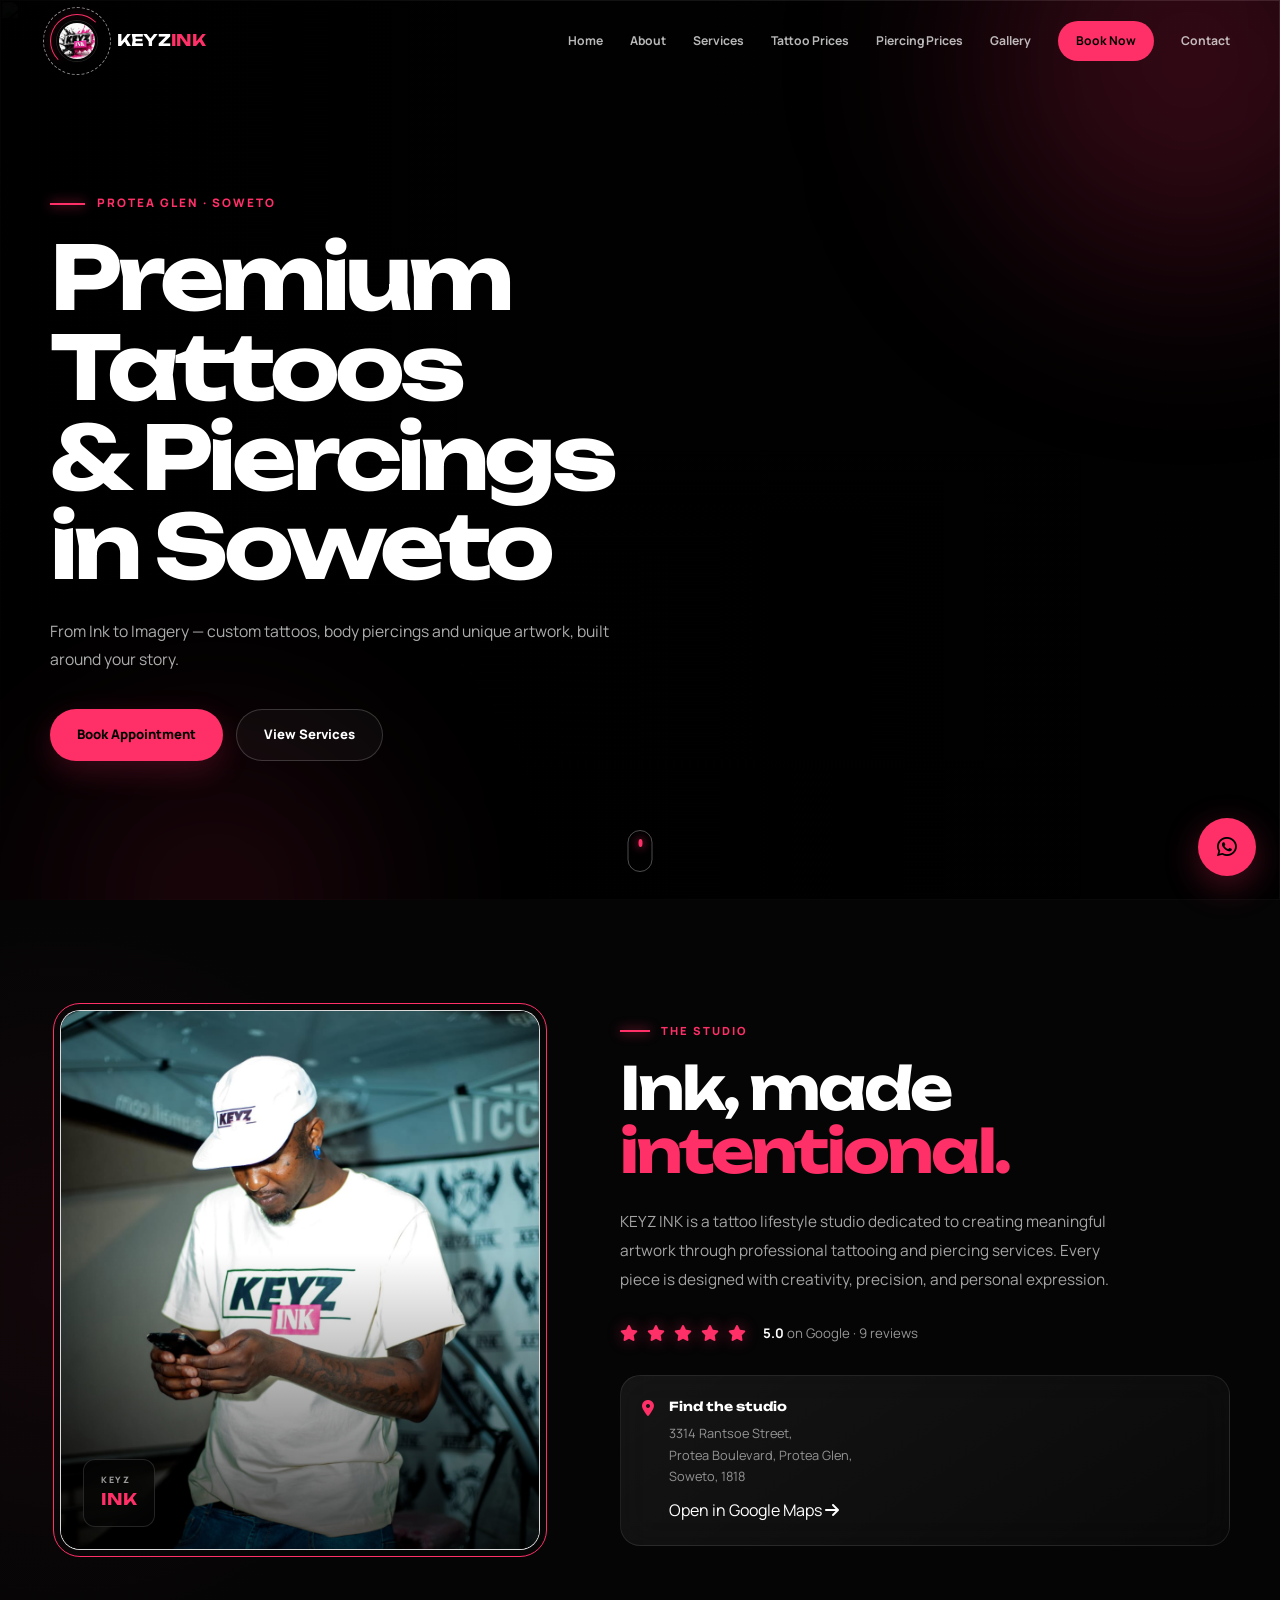
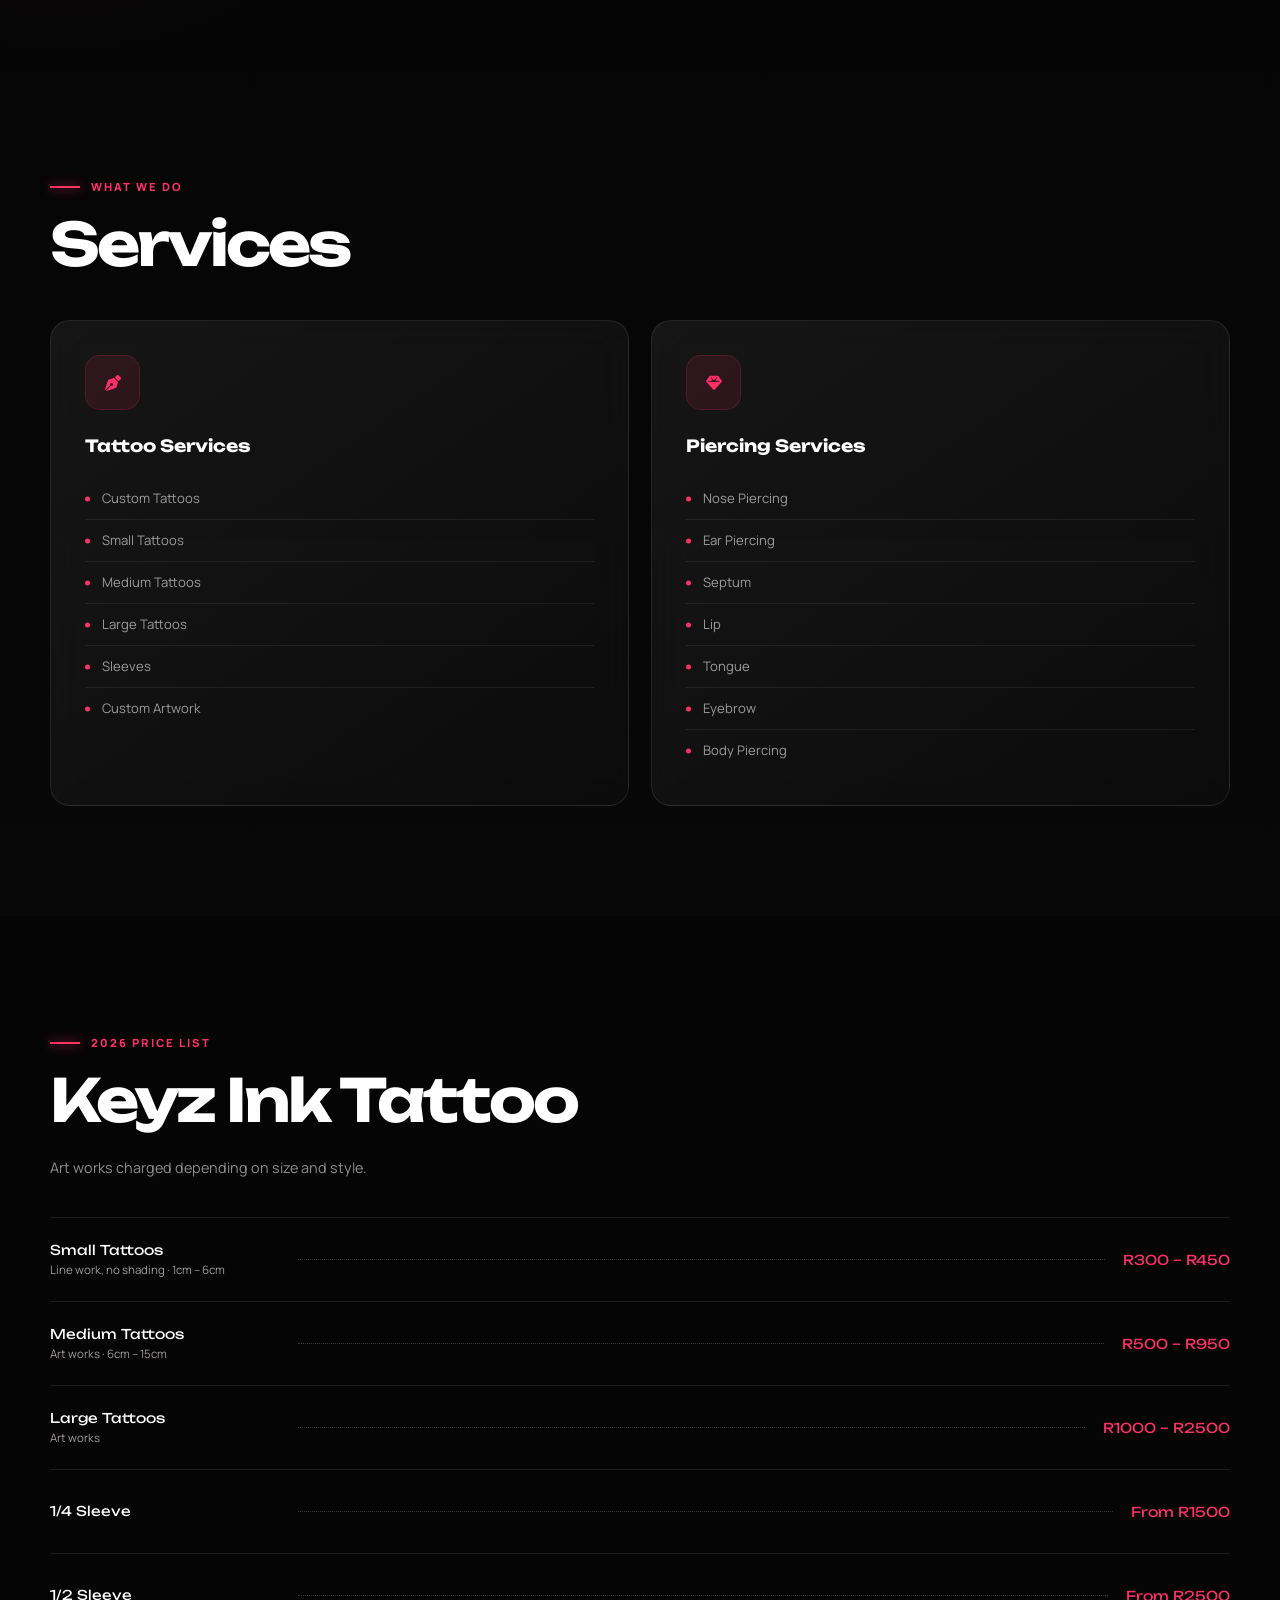
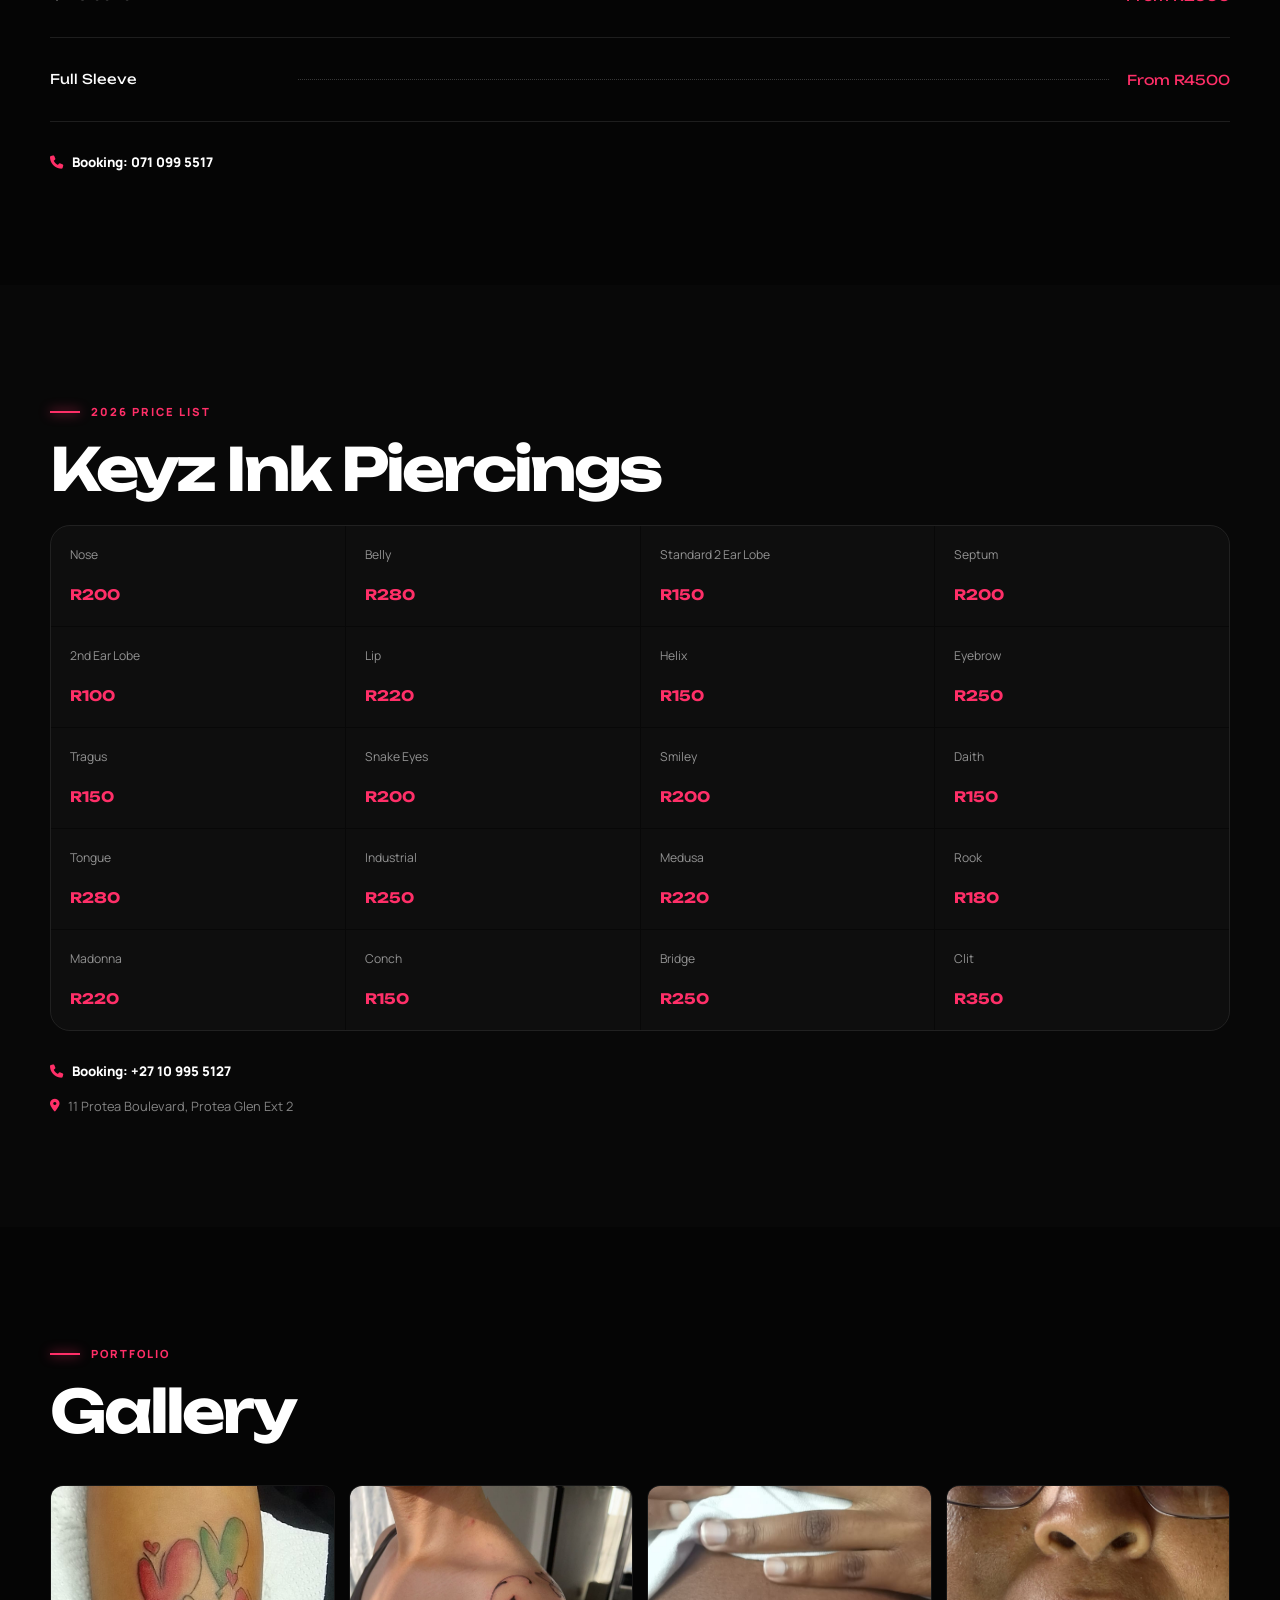
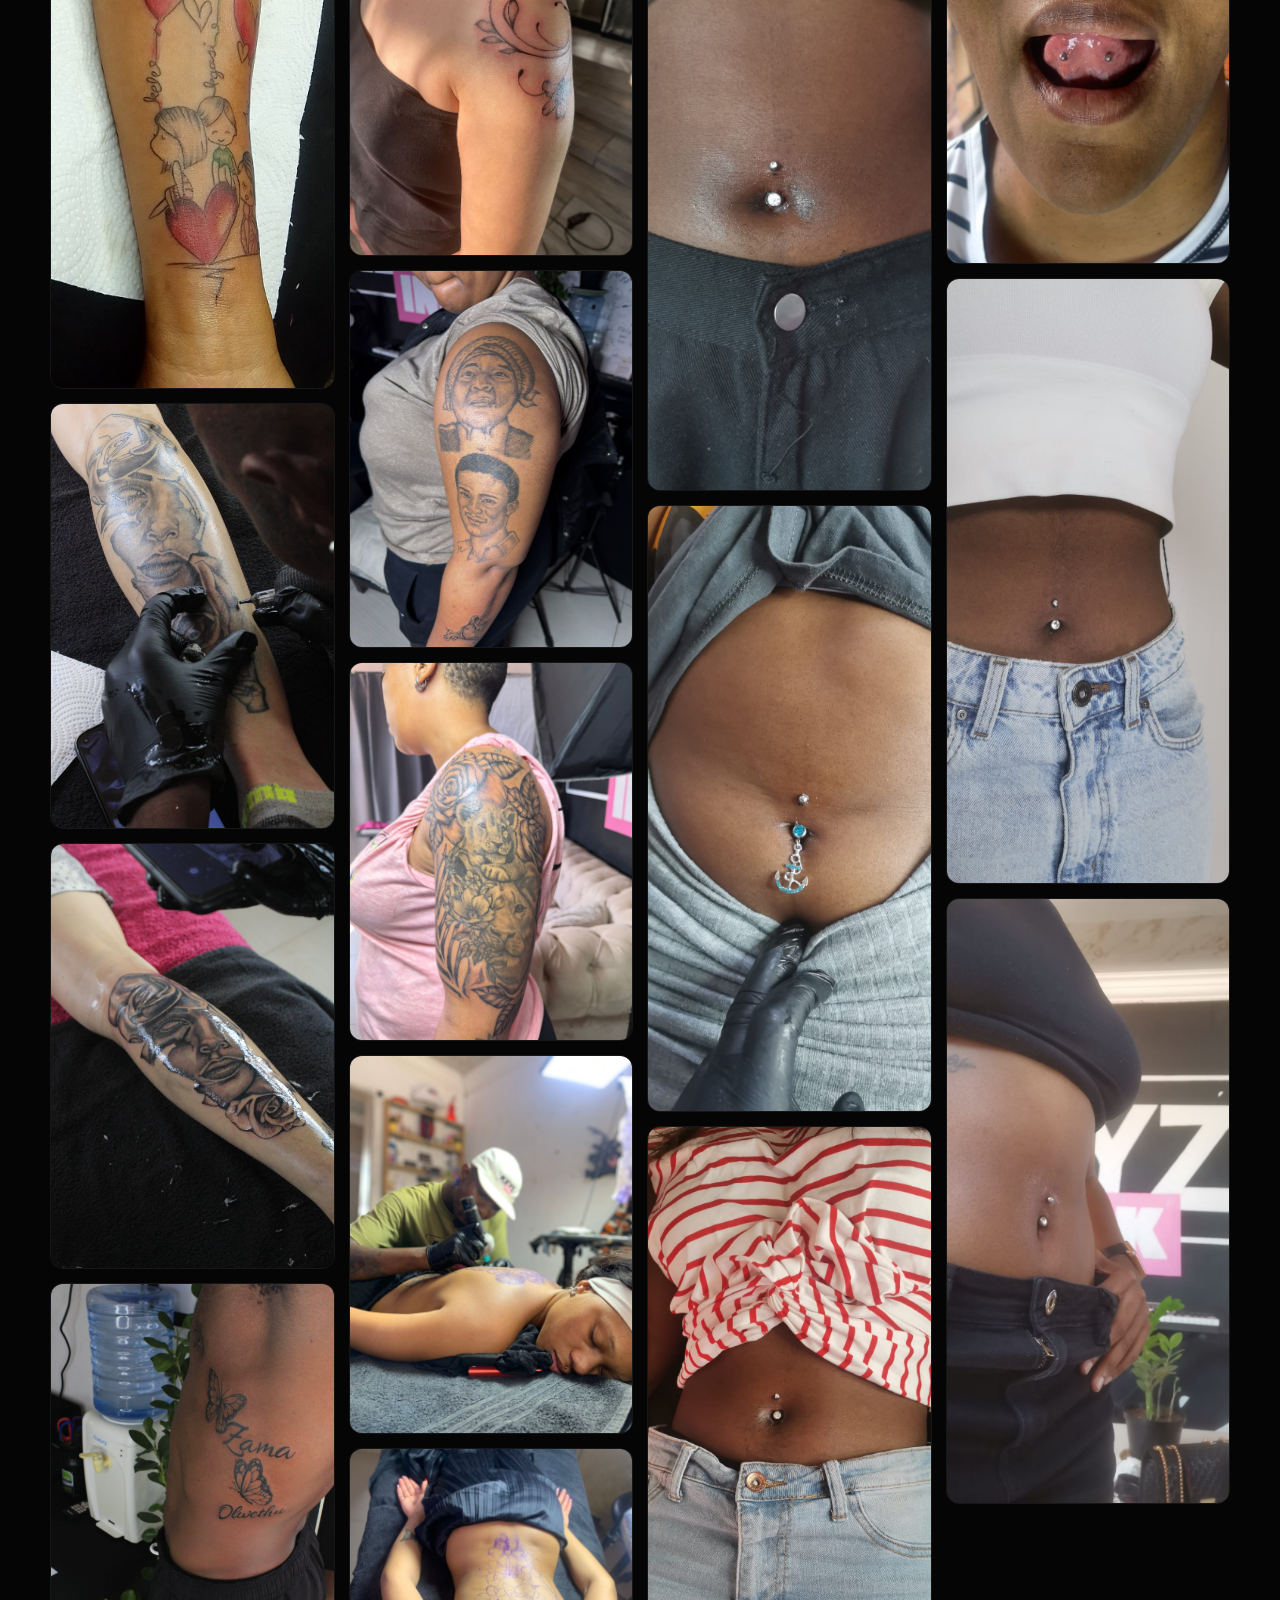
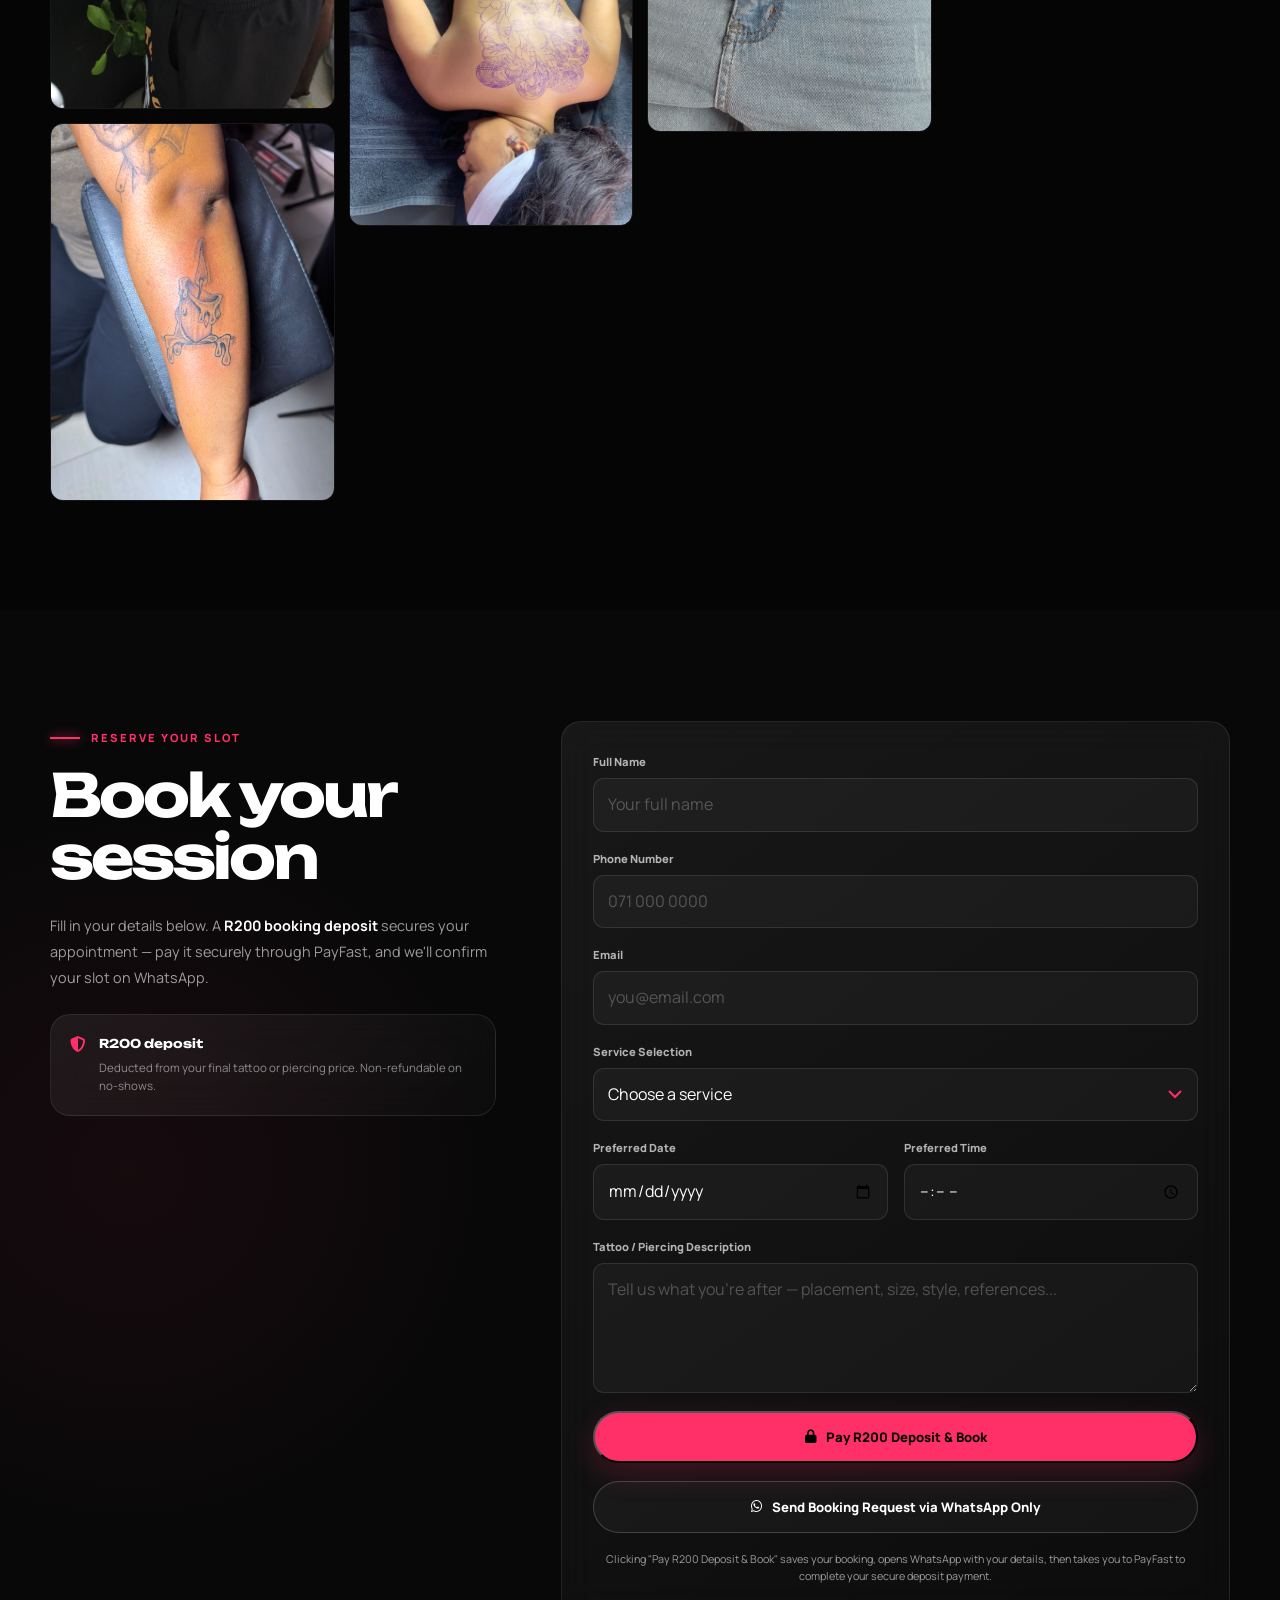
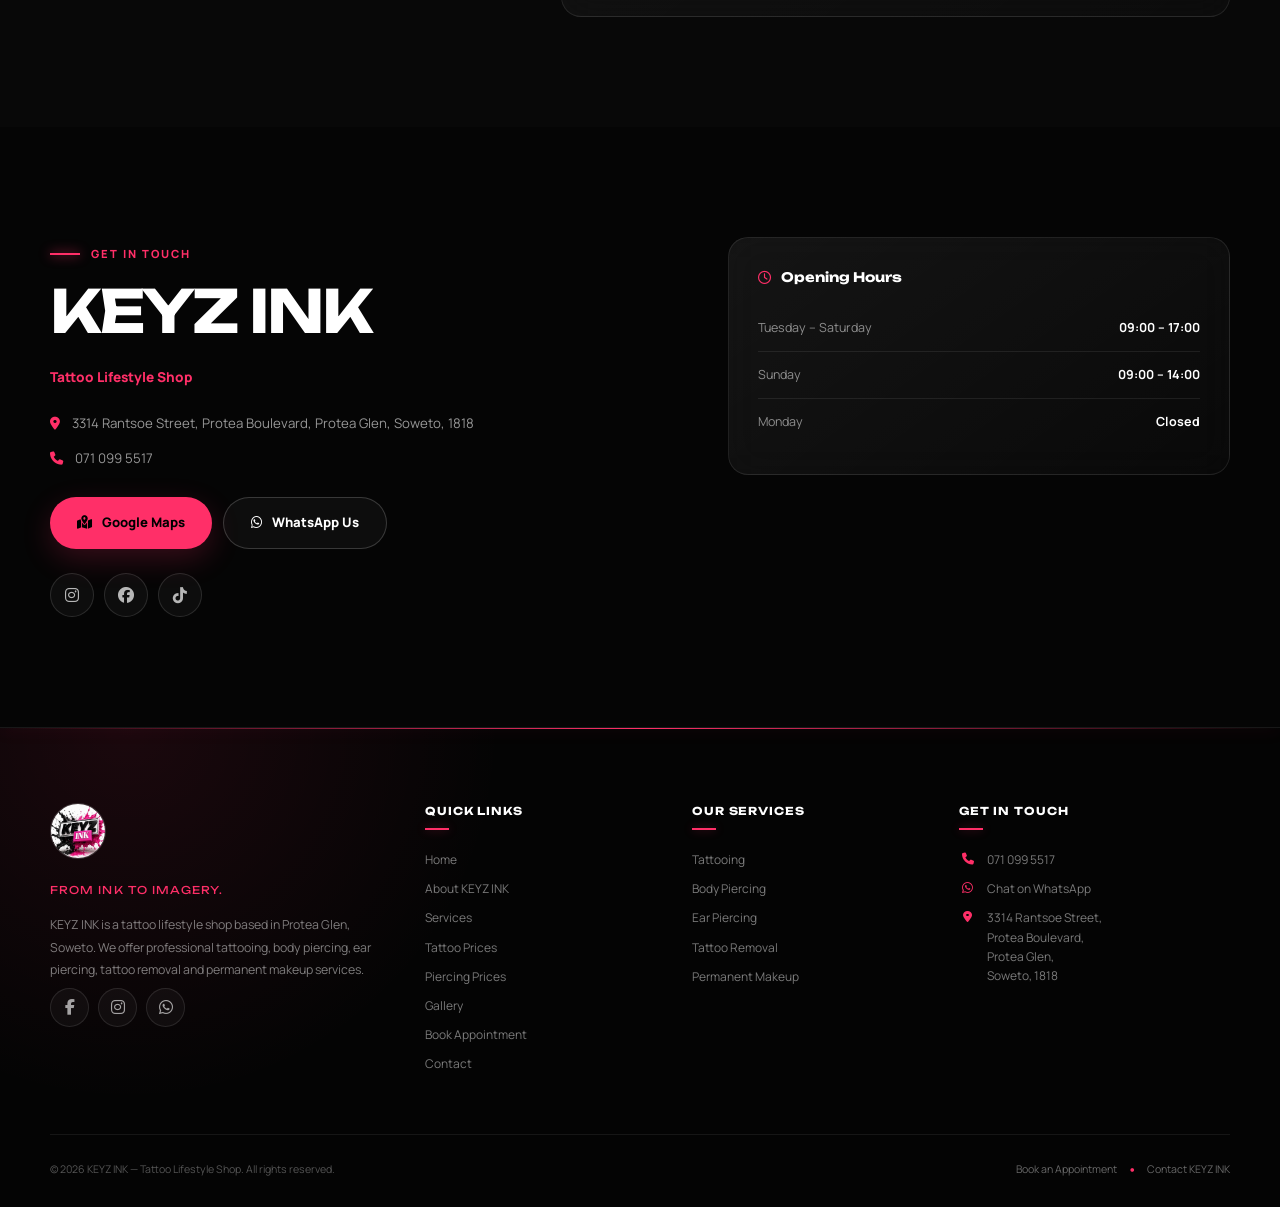
==== commit 6cc20f3c: "Add admin dashboard with login functionality and booking management - Implemented admin.css for styl" ====
--- a/index.html
+++ b/index.html
@@ -9,11 +9,7 @@
 <link rel="preconnect" href="https://fonts.googleapis.com">
 <link rel="preconnect" href="https://fonts.gstatic.com" crossorigin>
 <link href="https://fonts.googleapis.com/css2?family=Unbounded:wght@400;600;700;900&family=Manrope:wght@400;500;600;700;800&display=swap" rel="stylesheet">
-<link rel="stylesheet" href="https://cdnjs.cloudflare.com/ajax/libs/font-awesome/6.5.1/css/all.min.css">
-<link
-    rel="stylesheet"
-    href="https://cdnjs.cloudflare.com/ajax/libs/font-awesome/6.5.2/css/all.min.css"
->
+<link rel="stylesheet" href="https://cdnjs.cloudflare.com/ajax/libs/font-awesome/6.5.2/css/all.min.css">
 <link rel="stylesheet" href="style.css">
 </head>
 <body>
@@ -23,8 +19,16 @@
 <!-- HEADER -->
 <header class="site-header" id="siteHeader">
   <div class="header-inner">
+
     <a href="#home" class="logo">
-    <img src="images/logo.jpeg" alt="KEYZ INK Tattoo Lifestyle Shop">
+      <div class="logo-orbit">
+        <span class="orbit orbit-one"></span>
+        <span class="orbit orbit-two"></span>
+        <img src="images/logo.jpeg" alt="KEYZ INK Tattoo Lifestyle Shop">
+      </div>
+      <span class="logo-text">
+        <span class="logo-keyz">KEYZ</span><span class="logo-ink">INK</span>
+      </span>
     </a>
 
     <nav class="main-nav" id="mainNav">
@@ -363,7 +367,7 @@
         <i class="fa-brands fa-whatsapp"></i> Send Booking Request via WhatsApp Only
       </button>
 
-      <p class="form-note">Clicking "Pay R200 Deposit &amp; Book" opens WhatsApp with your booking details, then takes you to PayFast to complete your secure deposit payment.</p>
+      <p class="form-note" id="formNote">Clicking "Pay R200 Deposit &amp; Book" saves your booking, opens WhatsApp with your details, then takes you to PayFast to complete your secure deposit payment.</p>
     </form>
   </div>
 </section>
@@ -387,8 +391,8 @@
       </div>
 
       <div class="socials">
-        <a href="#" aria-label="Instagram"><i class="fa-brands fa-instagram"></i></a>
-        <a href="#" aria-label="Facebook"><i class="fa-brands fa-facebook"></i></a>
+        <a href="https://www.instagram.com/keyzink_/" target="_blank" rel="noopener" aria-label="Instagram"><i class="fa-brands fa-instagram"></i></a>
+        <a href="https://www.facebook.com/keyzinksa/" target="_blank" rel="noopener" aria-label="Facebook"><i class="fa-brands fa-facebook"></i></a>
         <a href="#" aria-label="TikTok"><i class="fa-brands fa-tiktok"></i></a>
       </div>
     </div>
@@ -406,19 +410,13 @@
 
     <div class="footer-inner">
 
-        <!-- BRAND -->
         <div class="footer-brand">
 
             <a href="#home" class="footer-logo">
-                <img
-                    src="images/logo.jpeg"
-                    alt="KEYZ INK Tattoo Lifestyle Shop"
-                >
+                <img src="images/logo.jpeg" alt="KEYZ INK Tattoo Lifestyle Shop">
             </a>
 
-            <p class="footer-tagline">
-                FROM INK TO IMAGERY.
-            </p>
+            <p class="footer-tagline">FROM INK TO IMAGERY.</p>
 
             <p class="footer-description">
                 KEYZ INK is a tattoo lifestyle shop based in
@@ -428,44 +426,15 @@
             </p>
 
             <div class="footer-socials">
-
-                <a
-                    href="https://www.facebook.com/keyzinksa/"
-                    target="_blank"
-                    rel="noopener"
-                    aria-label="KEYZ INK Facebook"
-                >
-                    <i class="fa-brands fa-facebook-f"></i>
-                </a>
-
-                <a
-                    href="https://www.instagram.com/keyzink_/"
-                    target="_blank"
-                    rel="noopener"
-                    aria-label="KEYZ INK Instagram"
-                >
-                    <i class="fa-brands fa-instagram"></i>
-                </a>
-
-                <a
-                    href="https://wa.me/27710995517"
-                    target="_blank"
-                    rel="noopener"
-                    aria-label="KEYZ INK WhatsApp"
-                >
-                    <i class="fa-brands fa-whatsapp"></i>
-                </a>
-
+                <a href="https://www.facebook.com/keyzinksa/" target="_blank" rel="noopener" aria-label="KEYZ INK Facebook"><i class="fa-brands fa-facebook-f"></i></a>
+                <a href="https://www.instagram.com/keyzink_/" target="_blank" rel="noopener" aria-label="KEYZ INK Instagram"><i class="fa-brands fa-instagram"></i></a>
+                <a href="https://wa.me/27710995517" target="_blank" rel="noopener" aria-label="KEYZ INK WhatsApp"><i class="fa-brands fa-whatsapp"></i></a>
             </div>
 
         </div>
 
-
-        <!-- QUICK LINKS -->
         <div class="footer-column">
-
             <h3>QUICK LINKS</h3>
-
             <a href="#home">Home</a>
             <a href="#about">About KEYZ INK</a>
             <a href="#services">Services</a>
@@ -474,111 +443,40 @@
             <a href="#gallery">Gallery</a>
             <a href="#booking">Book Appointment</a>
             <a href="#contact">Contact</a>
-
-        </div>
-
-
-        <!-- SERVICES -->
+        </div>
+
         <div class="footer-column">
-
             <h3>OUR SERVICES</h3>
-
             <span>Tattooing</span>
             <span>Body Piercing</span>
             <span>Ear Piercing</span>
             <span>Tattoo Removal</span>
             <span>Permanent Makeup</span>
-
-        </div>
-
-
-        <!-- CONTACT -->
+        </div>
+
         <div class="footer-column footer-contact">
-
             <h3>GET IN TOUCH</h3>
-
-            <a href="tel:+27710995517">
-                <i class="fa-solid fa-phone"></i>
-                <span>071 099 5517</span>
+            <a href="tel:+27710995517"><i class="fa-solid fa-phone"></i><span>071 099 5517</span></a>
+            <a href="https://wa.me/27710995517" target="_blank" rel="noopener"><i class="fa-brands fa-whatsapp"></i><span>Chat on WhatsApp</span></a>
+            <a href="https://www.google.com/maps/search/?api=1&query=3314+Rantsoe+Street+Protea+Boulevard+Protea+Glen+Soweto+1818" target="_blank" rel="noopener">
+                <i class="fa-solid fa-location-dot"></i>
+                <span>3314 Rantsoe Street,<br>Protea Boulevard,<br>Protea Glen,<br>Soweto, 1818</span>
             </a>
-
-            <a
-                href="https://wa.me/27710995517"
-                target="_blank"
-                rel="noopener"
-            >
-                <i class="fa-brands fa-whatsapp"></i>
-                <span>Chat on WhatsApp</span>
-            </a>
-
-            <a
-                href="https://www.google.com/maps/search/?api=1&query=3314+Rantsoe+Street+Protea+Boulevard+Protea+Glen+Soweto+1818"
-                target="_blank"
-                rel="noopener"
-            >
-                <i class="fa-solid fa-location-dot"></i>
-
-                <span>
-                    3314 Rantsoe Street,<br>
-                    Protea Boulevard,<br>
-                    Protea Glen,<br>
-                    Soweto, 1818
-                </span>
-            </a>
-
-            <div class="footer-socials">
-
-                <a
-                    href="https://www.facebook.com/keyzinksa/"
-                    target="_blank"
-                    rel="noopener"
-                    aria-label="Facebook"
-                >
-                    <i class="fa-brands fa-facebook-f"></i>
-                </a>
-
-                <a
-                    href="https://www.instagram.com/keyzink_/"
-                    target="_blank"
-                    rel="noopener"
-                    aria-label="Instagram"
-                >
-                    <i class="fa-brands fa-instagram"></i>
-                </a>
-
-            </div>
-
-        </div>
-
-    </div>
-
-
-    <!-- FOOTER BOTTOM -->
+        </div>
+
+    </div>
 
     <div class="footer-bottom">
-
-        <p>
-            © 2026 KEYZ INK — Tattoo Lifestyle Shop.
-            All rights reserved.
-        </p>
-
+        <p>© 2026 KEYZ INK — Tattoo Lifestyle Shop. All rights reserved.</p>
         <div class="footer-bottom-links">
-
-            <a href="#booking">
-                Book an Appointment
-            </a>
-
+            <a href="#booking">Book an Appointment</a>
             <span>•</span>
-
-            <a href="#contact">
-                Contact KEYZ INK
-            </a>
-
-        </div>
-
+            <a href="#contact">Contact KEYZ INK</a>
+        </div>
     </div>
 
 </footer>
+
 <a href="https://wa.me/27710995517" class="whatsapp-float" target="_blank" rel="noopener" aria-label="Chat on WhatsApp">
   <i class="fa-brands fa-whatsapp"></i>
 </a>
--- a/style.css
+++ b/style.css
@@ -29,8 +29,8 @@
     --pink-glow: rgba(255, 47, 104, 0.25);
     --pink-glow-strong: rgba(255, 47, 104, 0.45);
 
-    --border: rgba(255,255,255,0.09);
-    --border-light: rgba(255,255,255,0.14);
+    --border: rgba(255, 255, 255, 0.09);
+    --border-light: rgba(255, 255, 255, 0.14);
 
     --display: "Unbounded", sans-serif;
     --body: "Manrope", sans-serif;
@@ -40,7 +40,7 @@
     --radius: 20px;
     --radius-small: 12px;
 
-    --ease: cubic-bezier(.2,.8,.2,1);
+    --ease: cubic-bezier(.2, .8, .2, 1);
 }
 
 
@@ -62,11 +62,8 @@
 body {
     background: var(--black);
     color: var(--white);
-
     font-family: var(--body);
-
     line-height: 1.6;
-
     overflow-x: hidden;
 }
 
@@ -134,7 +131,6 @@
     );
 
     margin: auto;
-
     padding: 110px 0;
 }
 
@@ -144,7 +140,6 @@
     gap: 11px;
 
     color: var(--pink);
-
     font-size: .7rem;
     font-weight: 800;
 
@@ -170,7 +165,6 @@
     font-family: var(--display);
 
     font-size: clamp(2rem, 5vw, 3.7rem);
-
     line-height: 1.05;
 
     letter-spacing: -.05em;
@@ -193,13 +187,11 @@
     background:
         linear-gradient(
             145deg,
-            rgba(255,255,255,.065),
-            rgba(255,255,255,.02)
+            rgba(255, 255, 255, .065),
+            rgba(255, 255, 255, .02)
         );
 
-    border:
-        1px solid var(--border);
-
+    border: 1px solid var(--border);
     border-radius: var(--radius);
 
     backdrop-filter: blur(18px);
@@ -218,14 +210,13 @@
     content: "";
 
     position: absolute;
-
     inset: 0;
 
     background:
         linear-gradient(
             120deg,
             transparent 25%,
-            rgba(255,255,255,.06),
+            rgba(255, 255, 255, .06),
             transparent 75%
         );
 
@@ -245,11 +236,11 @@
     transform: translateY(-7px);
 
     border-color:
-        rgba(255,47,104,.45);
+        rgba(255, 47, 104, .45);
 
     box-shadow:
-        0 25px 70px rgba(0,0,0,.45),
-        0 0 35px rgba(255,47,104,.08);
+        0 25px 70px rgba(0, 0, 0, .45),
+        0 0 35px rgba(255, 47, 104, .08);
 }
 
 
@@ -293,24 +284,24 @@
     color: #000;
 
     box-shadow:
-        0 10px 30px rgba(255,47,104,.2);
+        0 10px 30px rgba(255, 47, 104, .2);
 }
 
 .btn-primary:hover {
     background: var(--pink-light);
 
     box-shadow:
-        0 15px 45px rgba(255,47,104,.4);
+        0 15px 45px rgba(255, 47, 104, .4);
 }
 
 .btn-ghost {
     color: #fff;
 
     background:
-        rgba(255,255,255,.035);
+        rgba(255, 255, 255, .035);
 
     border:
-        1px solid rgba(255,255,255,.18);
+        1px solid rgba(255, 255, 255, .18);
 }
 
 .btn-ghost:hover {
@@ -319,7 +310,7 @@
     border-color: var(--pink);
 
     background:
-        rgba(255,47,104,.05);
+        rgba(255, 47, 104, .05);
 }
 
 .btn-block {
@@ -353,7 +344,7 @@
 
 .site-header.scrolled {
     background:
-        rgba(5,5,5,.82);
+        rgba(5, 5, 5, .82);
 
     backdrop-filter:
         blur(20px);
@@ -362,7 +353,7 @@
         blur(20px);
 
     border-color:
-        rgba(255,255,255,.08);
+        rgba(255, 255, 255, .08);
 }
 
 .header-inner {
@@ -377,49 +368,122 @@
     margin: auto;
 
     display: flex;
-
     align-items: center;
     justify-content: space-between;
 }
 
 
 /* =========================================================
-   LOGO
+   LOGO — circular mark with two independently
+   rotating rings orbiting it, continuously, forever
    ========================================================= */
 
 .logo {
-    width: 125px;
-
     display: flex;
     align-items: center;
+    gap: 13px;
 
     position: relative;
-
     z-index: 20;
 }
 
-.logo img {
-    width: 100%;
-
-    height: auto;
-
-    max-height: 55px;
-
-    object-fit: contain;
-
-    transition:
-        transform .35s var(--ease),
-        filter .35s ease;
-}
-
-.logo:hover img {
-    transform: scale(1.04);
-
-    filter:
-        drop-shadow(
-            0 0 14px
-            rgba(255,47,104,.28)
-        );
+.logo-orbit {
+    position: relative;
+
+    width: 54px;
+    height: 54px;
+
+    display: flex;
+    align-items: center;
+    justify-content: center;
+
+    flex-shrink: 0;
+}
+
+.logo-orbit img {
+    width: 40px;
+    height: 40px;
+
+    border-radius: 50%;
+    object-fit: cover;
+
+    position: relative;
+    z-index: 2;
+
+    border: 2px solid var(--black);
+    box-shadow: 0 0 0 1px rgba(255, 255, 255, .12);
+
+    transition: transform .35s var(--ease);
+}
+
+.logo:hover .logo-orbit img {
+    transform: scale(1.06);
+}
+
+/* Ring 1 — inner line, solid pink arc, spins clockwise */
+.orbit {
+    position: absolute;
+    inset: 0;
+
+    border-radius: 50%;
+
+    pointer-events: none;
+}
+
+.orbit-one {
+    border: 1.5px solid transparent;
+    border-top-color: var(--pink);
+    border-left-color: var(--pink);
+
+    filter: drop-shadow(0 0 4px rgba(255, 47, 104, .55));
+
+    animation: orbitSpin 3.2s linear infinite;
+}
+
+/* Ring 2 — outer line, offset further out, spins counter-clockwise, slower */
+.orbit-two {
+    inset: -7px;
+
+    border: 1px dashed rgba(255, 255, 255, .55);
+
+    animation: orbitSpin 6.5s linear infinite reverse;
+}
+
+@keyframes orbitSpin {
+    from {
+        transform: rotate(0deg);
+    }
+
+    to {
+        transform: rotate(360deg);
+    }
+}
+
+.logo-text {
+    display: flex;
+    align-items: baseline;
+
+    font-family: var(--display);
+    font-size: 1rem;
+
+    letter-spacing: -.02em;
+}
+
+.logo-keyz {
+    color: var(--white);
+    font-weight: 700;
+}
+
+.logo-ink {
+    color: var(--pink);
+    font-weight: 700;
+}
+
+@media (prefers-reduced-motion: reduce) {
+    .orbit-one,
+    .orbit-two {
+        animation: none;
+    }
 }
 
 
@@ -429,7 +493,6 @@
 
 .main-nav {
     display: flex;
-
     align-items: center;
 
     gap: 27px;
@@ -439,10 +502,9 @@
     position: relative;
 
     color:
-        rgba(255,255,255,.72);
+        rgba(255, 255, 255, .72);
 
     font-size: .76rem;
-
     font-weight: 700;
 
     transition:
@@ -494,7 +556,7 @@
 .nav-cta:hover {
     box-shadow:
         0 10px 30px
-        rgba(255,47,104,.35);
+        rgba(255, 47, 104, .35);
 }
 
 
@@ -511,10 +573,10 @@
     border-radius: 50%;
 
     border:
-        1px solid rgba(255,255,255,.1);
-
-    background:
-        rgba(255,255,255,.04);
+        1px solid rgba(255, 255, 255, .1);
+
+    background:
+        rgba(255, 255, 255, .04);
 
     align-items: center;
     justify-content: center;
@@ -612,14 +674,15 @@
     background:
         linear-gradient(
             90deg,
-            rgba(0,0,0,.93),
-            rgba(0,0,0,.68),
-            rgba(0,0,0,.42)
+            rgba(0, 0, 0, .93),
+            rgba(0, 0, 0, .68),
+            rgba(0, 0, 0, .42)
         ),
+
         linear-gradient(
             180deg,
-            rgba(0,0,0,.55),
-            rgba(0,0,0,.85)
+            rgba(0, 0, 0, .55),
+            rgba(0, 0, 0, .85)
         );
 }
 
@@ -642,7 +705,6 @@
 
 .hero-eyebrow {
     display: flex;
-
     align-items: center;
 
     gap: 12px;
@@ -650,11 +712,9 @@
     color: var(--pink);
 
     font-size: .73rem;
-
     font-weight: 800;
 
     text-transform: uppercase;
-
     letter-spacing: .17em;
 
     margin-bottom: 20px;
@@ -699,7 +759,7 @@
     margin-top: 25px;
 
     color:
-        rgba(255,255,255,.68);
+        rgba(255, 255, 255, .68);
 
     font-size: .98rem;
 
@@ -765,7 +825,7 @@
     top: -150px;
 
     background:
-        rgba(255,47,104,.2);
+        rgba(255, 47, 104, .2);
 
     animation:
         floatGlow 9s ease-in-out infinite;
@@ -779,22 +839,22 @@
     bottom: -150px;
 
     background:
-        rgba(255,47,104,.13);
+        rgba(255, 47, 104, .13);
 
     animation:
         floatGlow 11s ease-in-out infinite reverse;
 }
 
 @keyframes floatGlow {
-    0%,100% {
+    0%, 100% {
         transform:
-            translate(0,0)
+            translate(0, 0)
             scale(1);
     }
 
     50% {
         transform:
-            translate(-30px,25px)
+            translate(-30px, 25px)
             scale(1.1);
     }
 }
@@ -814,7 +874,7 @@
     height: 42px;
 
     border:
-        1px solid rgba(255,255,255,.3);
+        1px solid rgba(255, 255, 255, .3);
 
     border-radius: 999px;
 
@@ -852,18 +912,18 @@
         opacity: 0;
 
         transform:
-            translate(-50%,0);
+            translate(-50%, 0);
     }
 
     30% {
         opacity: 1;
     }
 
-    80%,100% {
+    80%, 100% {
         opacity: 0;
 
         transform:
-            translate(-50%,20px);
+            translate(-50%, 20px);
     }
 }
 
@@ -878,7 +938,7 @@
     background:
         radial-gradient(
             circle at 5% 50%,
-            rgba(255,47,104,.055),
+            rgba(255, 47, 104, .055),
             transparent 30%
         );
 }
@@ -898,6 +958,7 @@
 
 /* =========================================================
    ABOUT IMAGE
+   SIMPLE DOUBLE 1PX BORDER
    ========================================================= */
 
 .about-image {
@@ -912,16 +973,23 @@
 
     overflow: hidden;
 
-    border-radius: 24px;
-
+    /* First 1px line */
     border:
-        1px solid rgba(255,255,255,.1);
+        1px solid rgba(255, 255, 255, .85);
+
+    /* Second 1px line */
+    outline:
+        1px solid var(--pink);
+
+    outline-offset: 6px;
+
+    border-radius: 20px;
 
     background:
         var(--black-3);
 
-    box-shadow:
-        0 30px 90px rgba(0,0,0,.5);
+    /* No heavy glow */
+    box-shadow: none;
 }
 
 .about-image::after {
@@ -935,7 +1003,7 @@
         linear-gradient(
             180deg,
             transparent 45%,
-            rgba(0,0,0,.7)
+            rgba(0, 0, 0, .7)
         );
 
     pointer-events: none;
@@ -948,16 +1016,12 @@
     object-fit: cover;
 
     transition:
-        transform 1s var(--ease),
-        filter .7s ease;
+        transform .7s var(--ease);
 }
 
 .about-image:hover img {
-    transform: scale(1.06);
-
-    filter:
-        brightness(1.04)
-        contrast(1.05);
+    transform:
+        scale(1.03);
 }
 
 .about-image-badge {
@@ -971,10 +1035,10 @@
     padding: 13px 17px;
 
     background:
-        rgba(5,5,5,.72);
+        rgba(5, 5, 5, .72);
 
     border:
-        1px solid rgba(255,255,255,.13);
+        1px solid rgba(255, 255, 255, .13);
 
     border-radius: 12px;
 
@@ -986,10 +1050,9 @@
     display: block;
 
     color:
-        rgba(255,255,255,.6);
+        rgba(255, 255, 255, .6);
 
     font-size: .55rem;
-
     font-weight: 800;
 
     letter-spacing: .18em;
@@ -1014,7 +1077,7 @@
     max-width: 57ch;
 
     color:
-        rgba(255,255,255,.64);
+        rgba(255, 255, 255, .64);
 
     font-size: .96rem;
 
@@ -1038,12 +1101,12 @@
 
     text-shadow:
         0 0 15px
-        rgba(255,47,104,.4);
+        rgba(255, 47, 104, .4);
 }
 
 .rating-block p {
     color:
-        rgba(255,255,255,.58);
+        rgba(255, 255, 255, .58);
 
     font-size: .83rem;
 }
@@ -1080,7 +1143,7 @@
 
 .about-location p {
     color:
-        rgba(255,255,255,.55);
+        rgba(255, 255, 255, .55);
 
     font-size: .8rem;
 
@@ -1107,7 +1170,7 @@
     display: grid;
 
     grid-template-columns:
-        repeat(2,1fr);
+        repeat(2, 1fr);
 
     gap: 22px;
 
@@ -1135,7 +1198,7 @@
         var(--pink-soft);
 
     border:
-        1px solid rgba(255,47,104,.18);
+        1px solid rgba(255, 47, 104, .18);
 
     color: var(--pink);
 
@@ -1152,7 +1215,7 @@
         scale(1.08);
 
     background:
-        rgba(255,47,104,.17);
+        rgba(255, 47, 104, .17);
 }
 
 .service-card h3 {
@@ -1170,10 +1233,10 @@
         10px 0 10px 17px;
 
     border-top:
-        1px solid rgba(255,255,255,.07);
+        1px solid rgba(255, 255, 255, .07);
 
     color:
-        rgba(255,255,255,.58);
+        rgba(255, 255, 255, .58);
 
     font-size: .82rem;
 
@@ -1226,7 +1289,7 @@
 
 .pricing-subtitle {
     color:
-        rgba(255,255,255,.55);
+        rgba(255, 255, 255, .55);
 
     font-size: .9rem;
 
@@ -1235,7 +1298,7 @@
 
 .flash-sheet {
     border-top:
-        1px solid rgba(255,255,255,.1);
+        1px solid rgba(255, 255, 255, .1);
 }
 
 .flash-row {
@@ -1248,7 +1311,7 @@
     gap: 18px;
 
     border-bottom:
-        1px solid rgba(255,255,255,.1);
+        1px solid rgba(255, 255, 255, .1);
 
     transition:
         padding-left .35s var(--ease),
@@ -1261,7 +1324,7 @@
     background:
         linear-gradient(
             90deg,
-            rgba(255,47,104,.04),
+            rgba(255, 47, 104, .04),
             transparent
         );
 }
@@ -1290,7 +1353,7 @@
     flex: 1;
 
     border-bottom:
-        1px dotted rgba(255,255,255,.2);
+        1px dotted rgba(255, 255, 255, .2);
 }
 
 .flash-price {
@@ -1313,7 +1376,6 @@
     margin-top: 30px;
 
     font-size: .83rem;
-
     font-weight: 800;
 
     transition:
@@ -1341,14 +1403,14 @@
     display: grid;
 
     grid-template-columns:
-        repeat(4,1fr);
+        repeat(4, 1fr);
 
     gap: 1px;
 
     overflow: hidden;
 
     border:
-        1px solid rgba(255,255,255,.1);
+        1px solid rgba(255, 255, 255, .1);
 
     border-radius: var(--radius);
 }
@@ -1365,7 +1427,7 @@
     justify-content: space-between;
 
     background:
-        rgba(255,255,255,.025);
+        rgba(255, 255, 255, .025);
 
     transition:
         background .3s ease,
@@ -1374,7 +1436,7 @@
 
 .piercing-item:hover {
     background:
-        rgba(255,47,104,.08);
+        rgba(255, 47, 104, .08);
 
     transform:
         scale(1.025);
@@ -1384,7 +1446,7 @@
 
 .piercing-item span {
     color:
-        rgba(255,255,255,.55);
+        rgba(255, 255, 255, .55);
 
     font-size: .76rem;
 }
@@ -1407,7 +1469,7 @@
     margin-top: 13px;
 
     color:
-        rgba(255,255,255,.5);
+        rgba(255, 255, 255, .5);
 
     font-size: .8rem;
 }
@@ -1445,7 +1507,7 @@
     border-radius: 13px;
 
     border:
-        1px solid rgba(255,255,255,.07);
+        1px solid rgba(255, 255, 255, .07);
 
     cursor: pointer;
 }
@@ -1469,7 +1531,7 @@
         linear-gradient(
             180deg,
             transparent 45%,
-            rgba(0,0,0,.75)
+            rgba(0, 0, 0, .75)
         );
 
     opacity: 0;
@@ -1509,7 +1571,7 @@
     justify-content: center;
 
     background:
-        rgba(0,0,0,.96);
+        rgba(0, 0, 0, .96);
 
     backdrop-filter:
         blur(12px);
@@ -1536,7 +1598,6 @@
 
 .lightbox img {
     max-width: 88vw;
-
     max-height: 84vh;
 
     object-fit: contain;
@@ -1580,10 +1641,10 @@
     color: white;
 
     background:
-        rgba(255,255,255,.07);
+        rgba(255, 255, 255, .07);
 
     border:
-        1px solid rgba(255,255,255,.1);
+        1px solid rgba(255, 255, 255, .1);
 
     transition:
         background .3s ease,
@@ -1640,9 +1701,10 @@
     background:
         radial-gradient(
             circle at 10% 50%,
-            rgba(255,47,104,.06),
+            rgba(255, 47, 104, .06),
             transparent 30%
         ),
+
         var(--black-2);
 }
 
@@ -1660,7 +1722,7 @@
 
 .booking-text {
     color:
-        rgba(255,255,255,.6);
+        rgba(255, 255, 255, .6);
 
     font-size: .9rem;
 
@@ -1697,7 +1759,7 @@
 
 .deposit-note p {
     color:
-        rgba(255,255,255,.5);
+        rgba(255, 255, 255, .5);
 
     font-size: .72rem;
 }
@@ -1727,7 +1789,7 @@
 
 .form-row label {
     color:
-        rgba(255,255,255,.68);
+        rgba(255, 255, 255, .68);
 
     font-size: .7rem;
 
@@ -1742,12 +1804,12 @@
     padding: 13px 14px;
 
     background:
-        rgba(255,255,255,.035);
+        rgba(255, 255, 255, .035);
 
     color: white;
 
     border:
-        1px solid rgba(255,255,255,.1);
+        1px solid rgba(255, 255, 255, .1);
 
     border-radius: 11px;
 
@@ -1762,7 +1824,7 @@
 .form-row input::placeholder,
 .form-row textarea::placeholder {
     color:
-        rgba(255,255,255,.25);
+        rgba(255, 255, 255, .25);
 }
 
 .form-row input:focus,
@@ -1771,11 +1833,11 @@
     border-color: var(--pink);
 
     background:
-        rgba(255,47,104,.04);
+        rgba(255, 47, 104, .04);
 
     box-shadow:
         0 0 0 4px
-        rgba(255,47,104,.07);
+        rgba(255, 47, 104, .07);
 }
 
 .form-row textarea {
@@ -1870,7 +1932,7 @@
     gap: 12px;
 
     color:
-        rgba(255,255,255,.58);
+        rgba(255, 255, 255, .58);
 
     font-size: .83rem;
 }
@@ -1914,13 +1976,13 @@
     border-radius: 50%;
 
     background:
-        rgba(255,255,255,.035);
+        rgba(255, 255, 255, .035);
 
     border:
-        1px solid rgba(255,255,255,.12);
+        1px solid rgba(255, 255, 255, .12);
 
     color:
-        rgba(255,255,255,.7);
+        rgba(255, 255, 255, .7);
 
     font-size: 1rem;
 
@@ -1941,11 +2003,11 @@
     border-color: var(--pink);
 
     background:
-        rgba(255,47,104,.08);
+        rgba(255, 47, 104, .08);
 
     box-shadow:
         0 10px 30px
-        rgba(255,47,104,.15);
+        rgba(255, 47, 104, .15);
 }
 
 
@@ -1985,7 +2047,7 @@
     padding: 13px 0;
 
     border-top:
-        1px solid rgba(255,255,255,.08);
+        1px solid rgba(255, 255, 255, .08);
 
     font-size: .78rem;
 }
@@ -1996,7 +2058,7 @@
 
 .hours-row span {
     color:
-        rgba(255,255,255,.52);
+        rgba(255, 255, 255, .52);
 }
 
 .hours-row b {
@@ -2014,13 +2076,14 @@
     background:
         radial-gradient(
             circle at 10% 0%,
-            rgba(255,47,104,.09),
+            rgba(255, 47, 104, .09),
             transparent 30%
         ),
+
         #040404;
 
     border-top:
-        1px solid rgba(255,255,255,.08);
+        1px solid rgba(255, 255, 255, .08);
 
     overflow: hidden;
 }
@@ -2046,7 +2109,7 @@
 
     box-shadow:
         0 0 15px
-        rgba(255,47,104,.4);
+        rgba(255, 47, 104, .4);
 }
 
 .footer-inner {
@@ -2086,15 +2149,21 @@
 .footer-logo {
     display: inline-flex;
 
-    width: 120px;
+    width: 56px;
+    height: 56px;
+
+    border-radius: 50%;
+
+    overflow: hidden;
+
+    border: 1px solid rgba(255, 255, 255, .18);
 }
 
 .footer-logo img {
     width: 100%;
-
-    max-height: 55px;
-
-    object-fit: contain;
+    height: 100%;
+
+    object-fit: cover;
 
     transition:
         transform .35s var(--ease),
@@ -2102,12 +2171,12 @@
 }
 
 .footer-logo:hover img {
-    transform: scale(1.04);
+    transform: scale(1.08);
 
     filter:
         drop-shadow(
             0 0 14px
-            rgba(255,47,104,.3)
+            rgba(255, 47, 104, .3)
         );
 }
 
@@ -2127,7 +2196,7 @@
     margin-top: 15px;
 
     color:
-        rgba(255,255,255,.48);
+        rgba(255, 255, 255, .48);
 
     font-size: .77rem;
 
@@ -2171,7 +2240,7 @@
 
     box-shadow:
         0 0 10px
-        rgba(255,47,104,.4);
+        rgba(255, 47, 104, .4);
 }
 
 .footer-column a,
@@ -2179,7 +2248,7 @@
     width: fit-content;
 
     color:
-        rgba(255,255,255,.47);
+        rgba(255, 255, 255, .47);
 
     font-size: .75rem;
 
@@ -2247,13 +2316,13 @@
     border-radius: 50%;
 
     background:
-        rgba(255,255,255,.035);
+        rgba(255, 255, 255, .035);
 
     border:
-        1px solid rgba(255,255,255,.1);
+        1px solid rgba(255, 255, 255, .1);
 
     color:
-        rgba(255,255,255,.62);
+        rgba(255, 255, 255, .62);
 
     transition:
         transform .3s var(--ease),
@@ -2271,7 +2340,7 @@
     border-color: var(--pink);
 
     background:
-        rgba(255,47,104,.08);
+        rgba(255, 47, 104, .08);
 }
 
 
@@ -2292,7 +2361,7 @@
         22px 0 25px;
 
     border-top:
-        1px solid rgba(255,255,255,.07);
+        1px solid rgba(255, 255, 255, .07);
 
     display: flex;
 
@@ -2305,7 +2374,7 @@
 
 .footer-bottom p {
     color:
-        rgba(255,255,255,.32);
+        rgba(255, 255, 255, .32);
 
     font-size: .66rem;
 }
@@ -2320,7 +2389,7 @@
 
 .footer-bottom-links a {
     color:
-        rgba(255,255,255,.4);
+        rgba(255, 255, 255, .4);
 
     font-size: .66rem;
 
@@ -2367,7 +2436,7 @@
 
     box-shadow:
         0 10px 35px
-        rgba(255,47,104,.3);
+        rgba(255, 47, 104, .3);
 
     animation:
         whatsappPulse 2.5s ease-in-out infinite;
@@ -2383,16 +2452,16 @@
 }
 
 @keyframes whatsappPulse {
-    0%,100% {
+    0%, 100% {
         box-shadow:
             0 10px 35px
-            rgba(255,47,104,.28);
+            rgba(255, 47, 104, .28);
     }
 
     50% {
         box-shadow:
             0 10px 48px
-            rgba(255,47,104,.55);
+            rgba(255, 47, 104, .55);
     }
 }
 
@@ -2421,7 +2490,7 @@
 
     .piercing-grid {
         grid-template-columns:
-            repeat(3,1fr);
+            repeat(3, 1fr);
     }
 
     .booking-grid,
@@ -2433,7 +2502,7 @@
 
     .footer-inner {
         grid-template-columns:
-            repeat(2,1fr);
+            repeat(2, 1fr);
     }
 }
 
@@ -2474,13 +2543,13 @@
         gap: 24px;
 
         background:
-            rgba(5,5,5,.97);
+            rgba(5, 5, 5, .97);
 
         backdrop-filter:
             blur(25px);
 
         border-left:
-            1px solid rgba(255,255,255,.08);
+            1px solid rgba(255, 255, 255, .08);
 
         transform:
             translateX(100%);
@@ -2520,16 +2589,24 @@
             calc(100% - 34px);
     }
 
-    .logo {
-        width: 105px;
-    }
-
-    .logo img {
-        max-height: 45px;
-    }
-
-
-    /* Hero */
+    .logo-orbit {
+        width: 46px;
+        height: 46px;
+    }
+
+    .logo-orbit img {
+        width: 34px;
+        height: 34px;
+    }
+
+    .logo-text {
+        font-size: .85rem;
+    }
+
+
+    /* =====================================================
+       HERO
+       ===================================================== */
 
     .hero-content {
         padding:
@@ -2558,7 +2635,9 @@
     }
 
 
-    /* About */
+    /* =====================================================
+       ABOUT
+       ===================================================== */
 
     .about-grid {
         grid-template-columns: 1fr;
@@ -2572,6 +2651,8 @@
         height: 420px;
 
         border-radius: 18px;
+
+        outline-offset: 5px;
     }
 
     .rating-block {
@@ -2583,7 +2664,9 @@
     }
 
 
-    /* Services */
+    /* =====================================================
+       SERVICES
+       ===================================================== */
 
     .services-grid {
         grid-template-columns: 1fr;
@@ -2596,7 +2679,9 @@
     }
 
 
-    /* Tattoo prices */
+    /* =====================================================
+       TATTOO PRICES
+       ===================================================== */
 
     .flash-row {
         flex-wrap: wrap;
@@ -2617,15 +2702,19 @@
     }
 
 
-    /* Piercing */
+    /* =====================================================
+       PIERCING
+       ===================================================== */
 
     .piercing-grid {
         grid-template-columns:
-            repeat(2,1fr);
-    }
-
-
-    /* Gallery */
+            repeat(2, 1fr);
+    }
+
+
+    /* =====================================================
+       GALLERY
+       ===================================================== */
 
     .masonry {
         columns:
@@ -2641,7 +2730,9 @@
     }
 
 
-    /* Form */
+    /* =====================================================
+       FORM
+       ===================================================== */
 
     .booking-form {
         padding: 22px;
@@ -2652,7 +2743,9 @@
     }
 
 
-    /* Contact */
+    /* =====================================================
+       CONTACT
+       ===================================================== */
 
     .contact-actions {
         flex-direction: column;
@@ -2663,7 +2756,9 @@
     }
 
 
-    /* Footer */
+    /* =====================================================
+       FOOTER
+       ===================================================== */
 
     .footer-inner {
         width:
@@ -2695,7 +2790,9 @@
     }
 
 
-    /* WhatsApp */
+    /* =====================================================
+       WHATSAPP
+       ===================================================== */
 
     .whatsapp-float {
         width: 52px;
@@ -2723,6 +2820,8 @@
 
     .about-image {
         height: 370px;
+
+        outline-offset: 4px;
     }
 
     .piercing-item {
@@ -2756,4 +2855,4 @@
 
         scroll-behavior: auto !important;
     }
-}+}
